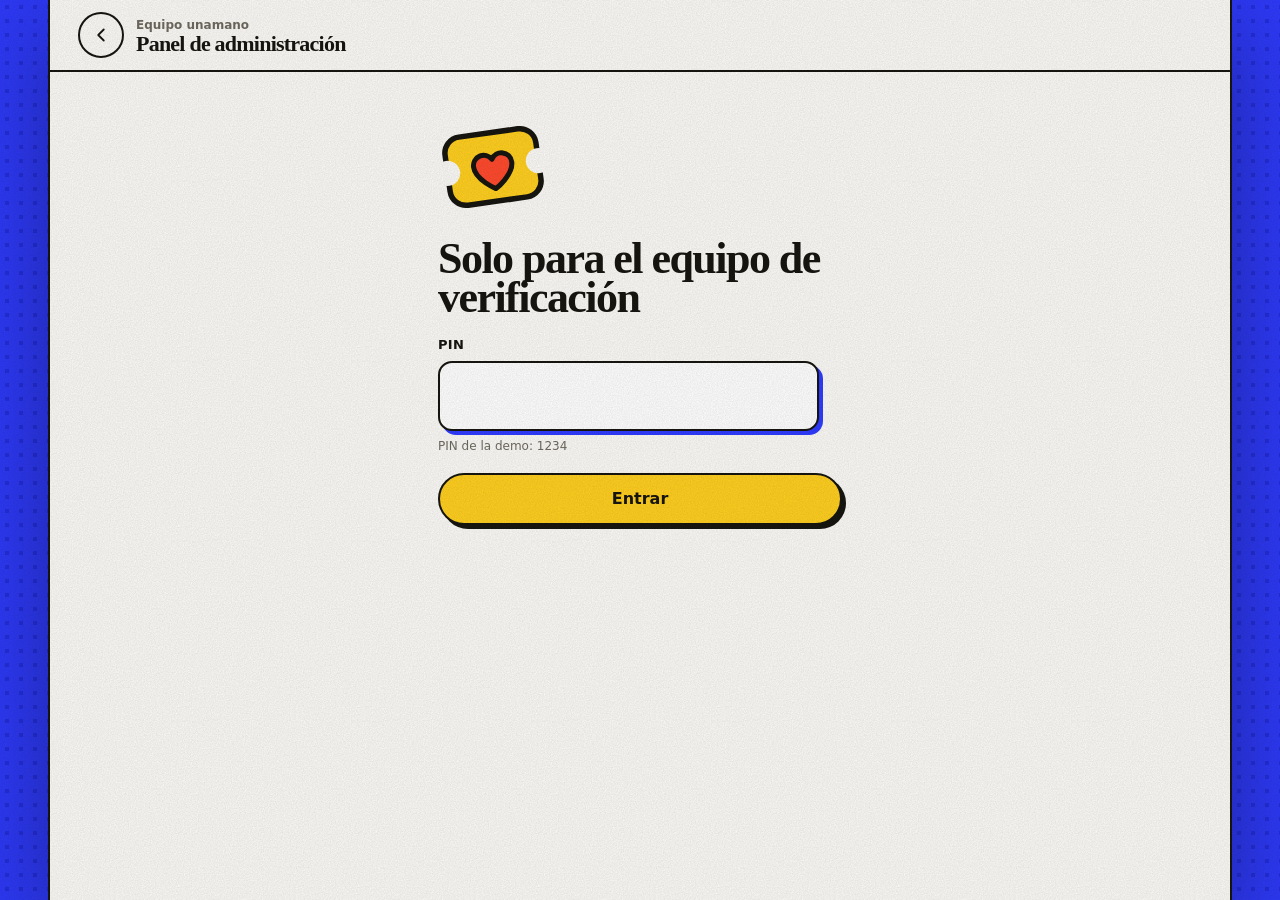
==== admin/index.html @ a18fc15d "unamano: MVP de rifas solidarias verificadas Landing, app instalable (PWA) para compradores y postul" ====
<!doctype html>
<html lang="es">
<head>
  <meta charset="utf-8">
  <meta name="viewport" content="width=device-width, initial-scale=1, viewport-fit=cover">
  <title>unamano — Panel de administración</title>
  <meta name="robots" content="noindex">
  <meta name="theme-color" content="#2F3BFF">
  <link rel="manifest" href="../manifest.webmanifest">
  <link rel="icon" href="../assets/icons/icon-192.png" type="image/png">
  <link rel="apple-touch-icon" href="../assets/icons/apple-touch-icon.png">
  <meta name="apple-mobile-web-app-capable" content="yes">
  <meta name="mobile-web-app-capable" content="yes">
  <meta name="apple-mobile-web-app-status-bar-style" content="black-translucent">
  <meta name="apple-mobile-web-app-title" content="unamano">
  <link rel="preload" href="../assets/fonts/fraunces.woff2" as="font" type="font/woff2" crossorigin>
  <link rel="stylesheet" href="../assets/css/base.css">
  <link rel="stylesheet" href="../assets/css/app.css">
</head>
<body class="grain app admin-mode">
  <div class="shell">
    <main id="view" tabindex="-1" aria-live="polite"></main>
    <nav class="tabbar" aria-label="Navegación principal">
      <a href="#/" data-tab="home">
        <svg width="22" height="22" viewBox="0 0 24 24" fill="none" stroke="currentColor" stroke-width="2.2" stroke-linecap="round" stroke-linejoin="round" aria-hidden="true"><path d="M12 20s-7.5-4.4-7.5-10A4.2 4.2 0 0 1 12 7.6 4.2 4.2 0 0 1 19.5 10c0 5.6-7.5 10-7.5 10z"/></svg>
        <span>Causas</span>
      </a>
      <a href="#/mis-numeros" data-tab="mine">
        <svg width="22" height="22" viewBox="0 0 24 24" fill="none" stroke="currentColor" stroke-width="2.2" stroke-linecap="round" stroke-linejoin="round" aria-hidden="true"><path d="M3 8a2 2 0 0 0 2-2h14a2 2 0 0 0 2 2v2a2 2 0 0 0 0 4v2a2 2 0 0 0-2 2H5a2 2 0 0 0-2-2v-2a2 2 0 0 0 0-4z"/><path d="M14 6v12" stroke-dasharray="2 2.6"/></svg>
        <span>Mis números</span>
      </a>
      <a href="#/postular" data-tab="apply">
        <svg width="22" height="22" viewBox="0 0 24 24" fill="none" stroke="currentColor" stroke-width="2.2" stroke-linecap="round" stroke-linejoin="round" aria-hidden="true"><path d="M8 13V5.5a1.5 1.5 0 0 1 3 0V11M11 10V4.5a1.5 1.5 0 0 1 3 0V11M14 10.5V6a1.5 1.5 0 0 1 3 0v7c0 4.4-2.8 8-7 8-2.6 0-4.2-1.3-5.6-3.4L2.8 15a1.6 1.6 0 0 1 2.6-1.8L8 15"/></svg>
        <span>Postular</span>
      </a>
      <button type="button" data-tab="more" data-more>
        <svg width="22" height="22" viewBox="0 0 24 24" fill="none" stroke="currentColor" stroke-width="2.2" stroke-linecap="round" stroke-linejoin="round" aria-hidden="true"><circle cx="5" cy="12" r="1.4"/><circle cx="12" cy="12" r="1.4"/><circle cx="19" cy="12" r="1.4"/></svg>
        <span>Más</span>
      </button>
    </nav>
  </div>
  <div id="sheet-root"></div>
  <div id="toast-root" aria-live="assertive"></div>
  <noscript>Necesitas JavaScript para usar unamano.</noscript>
  <script type="module" src="../assets/js/app.js"></script>
</body>
</html>
---- assets/css/base.css ----
/* ==========================================================
   unamano — sistema visual base
   Estética de kermesse impresa en risografía: tintas planas que
   se superponen, papel con grano, tickets troquelados y timbres.
   ========================================================== */

/* Fuentes propias (SIL Open Font License), sirven offline */
@font-face { font-family: "Fraunces"; src: url("../fonts/fraunces.woff2") format("woff2"); font-weight: 100 900; font-style: normal; font-display: swap; }
@font-face { font-family: "Fraunces"; src: url("../fonts/fraunces-italic.woff2") format("woff2"); font-weight: 100 900; font-style: italic; font-display: swap; }
@font-face { font-family: "Archivo"; src: url("../fonts/archivo.woff2") format("woff2"); font-weight: 100 900; font-stretch: 62% 125%; font-style: normal; font-display: swap; }

:root {
  --paper: #FBFAF6;
  --paper-2: #F2EFE7;
  --ink: #16150F;
  --ink-2: #4B483F;
  --ink-3: #6E6A5F;
  --line: #E3DFD4;

  --blue: #2F3BFF;
  --blue-deep: #1E27C9;
  --red: #FF4A2D;
  --yellow: #FFCF1F;
  --green: #00A86B;
  --pink: #FF8FB8;

  --f-display: "Fraunces", Georgia, "Times New Roman", serif;
  --f-sans: "Archivo", system-ui, -apple-system, "Segoe UI", sans-serif;

  --r-s: 12px;
  --r: 20px;
  --r-l: 28px;
  --ease: cubic-bezier(.2, .8, .2, 1);
  --spring: cubic-bezier(.34, 1.56, .64, 1);
  --hard: 4px 4px 0 var(--ink);
  --safe-b: env(safe-area-inset-bottom, 0px);
  --safe-t: env(safe-area-inset-top, 0px);
}

*, *::before, *::after { box-sizing: border-box; }
html { -webkit-text-size-adjust: 100%; scroll-behavior: smooth; }
body {
  margin: 0;
  background: var(--paper);
  color: var(--ink);
  font-family: var(--f-sans);
  font-size: 16px;
  line-height: 1.5;
  -webkit-font-smoothing: antialiased;
  text-rendering: optimizeLegibility;
}
img, svg { display: block; max-width: 100%; }
button, input, select, textarea { font: inherit; color: inherit; }
button { cursor: pointer; }
a { color: inherit; }
:focus-visible { outline: 3px solid var(--blue); outline-offset: 3px; border-radius: 6px; }

/* Grano de papel sobre todo (no intercepta clics) */
.grain::after {
  content: "";
  position: fixed;
  inset: -50%;
  pointer-events: none;
  z-index: 9999;
  opacity: .11;
  mix-blend-mode: multiply;
  background-image: url("data:image/svg+xml,%3Csvg xmlns='http://www.w3.org/2000/svg' width='180' height='180'%3E%3Cfilter id='n'%3E%3CfeTurbulence type='fractalNoise' baseFrequency='.85' numOctaves='3' stitchTiles='stitch'/%3E%3CfeColorMatrix values='0 0 0 0 0 0 0 0 0 0 0 0 0 0 0 0 0 0 1 0'/%3E%3C/filter%3E%3Crect width='100%25' height='100%25' filter='url(%23n)'/%3E%3C/svg%3E");
}

/* ---------- Tipografía ---------- */
.display {
  font-family: var(--f-display);
  font-weight: 900;
  font-variation-settings: "SOFT" 100, "WONK" 1, "opsz" 144;
  letter-spacing: -.035em;
  line-height: .88;
}
.display-i { font-style: italic; }
.serif {
  font-family: var(--f-display);
  font-variation-settings: "SOFT" 100, "WONK" 0, "opsz" 36;
}
.cond {
  font-family: var(--f-sans);
  font-stretch: 70%;
  font-variation-settings: "wdth" 70;
  font-weight: 800;
  letter-spacing: -.01em;
}
.wide {
  font-variation-settings: "wdth" 125;
  font-stretch: 125%;
}
.eyebrow {
  font-family: var(--f-sans);
  font-variation-settings: "wdth" 110;
  font-size: 12px;
  font-weight: 800;
  letter-spacing: .14em;
  text-transform: uppercase;
}
.num { font-variant-numeric: tabular-nums; }
/* Desfase de registro, como cuando el riso no calza */
.mis { text-shadow: .045em .04em 0 var(--red); }
.mis-blue { text-shadow: .045em .04em 0 var(--blue); }
.mis-yellow { text-shadow: .045em .04em 0 var(--yellow); }

/* ---------- Botones ---------- */
.btn {
  --bg: var(--ink); --fg: #fff;
  display: inline-flex; align-items: center; justify-content: center; gap: 10px;
  min-height: 52px; padding: 0 24px;
  border: 2px solid var(--ink); border-radius: 999px;
  background: var(--bg); color: var(--fg);
  font-weight: 800; font-size: 16px; text-decoration: none;
  font-variation-settings: "wdth" 105;
  box-shadow: var(--hard);
  transition: transform .18s var(--ease), box-shadow .18s var(--ease), background .2s;
  -webkit-tap-highlight-color: transparent;
  user-select: none;
}
.btn:hover { transform: translate(-1px, -1px); box-shadow: 5px 5px 0 var(--ink); }
.btn:active { transform: translate(3px, 3px); box-shadow: 1px 1px 0 var(--ink); }
.btn[disabled], .btn.is-disabled { opacity: .45; pointer-events: none; }
.btn-yellow { --bg: var(--yellow); --fg: var(--ink); }
.btn-red { --bg: var(--red); --fg: var(--ink); }
.btn-blue { --bg: var(--blue); --fg: #fff; }
.btn-paper { --bg: var(--paper); --fg: var(--ink); }
.btn-ghost { --bg: transparent; --fg: var(--ink); box-shadow: none; }
.btn-ghost:hover { box-shadow: none; background: rgba(22,21,15,.06); }
.btn-block { width: 100%; }
.btn-s { min-height: 40px; padding: 0 16px; font-size: 14px; box-shadow: 3px 3px 0 var(--ink); }
.btn-icon { width: 46px; min-height: 46px; padding: 0; }

/* ---------- Ticket troquelado ---------- */
.ticket {
  --notch: 14px;
  --cut: 68%;
  position: relative;
  background: var(--yellow);
  border-radius: 18px;
  -webkit-mask:
    radial-gradient(circle var(--notch) at 0 var(--cut), #0000 97%, #000) left / 51% 100% no-repeat,
    radial-gradient(circle var(--notch) at 100% var(--cut), #0000 97%, #000) right / 51% 100% no-repeat;
          mask:
    radial-gradient(circle var(--notch) at 0 var(--cut), #0000 97%, #000) left / 51% 100% no-repeat,
    radial-gradient(circle var(--notch) at 100% var(--cut), #0000 97%, #000) right / 51% 100% no-repeat;
}
.ticket-h {
  --notch: 13px;
  --cut: 72%;
  -webkit-mask:
    radial-gradient(circle var(--notch) at var(--cut) 0, #0000 97%, #000) top / 100% 51% no-repeat,
    radial-gradient(circle var(--notch) at var(--cut) 100%, #0000 97%, #000) bottom / 100% 51% no-repeat;
          mask:
    radial-gradient(circle var(--notch) at var(--cut) 0, #0000 97%, #000) top / 100% 51% no-repeat,
    radial-gradient(circle var(--notch) at var(--cut) 100%, #0000 97%, #000) bottom / 100% 51% no-repeat;
}
.perf-x { border-top: 2px dashed rgba(22,21,15,.35); }
.perf-y { border-left: 2px dashed rgba(22,21,15,.35); }

/* Timbre */
.stamp { color: var(--red); mix-blend-mode: multiply; }
.stamp svg { width: 100%; height: 100%; }
.stamp.thunk { animation: thunk .55s var(--spring) both; }
@keyframes thunk {
  0% { transform: scale(2.4) rotate(var(--rot, -14deg)); opacity: 0; }
  60% { transform: scale(.94) rotate(var(--rot, -14deg)); opacity: 1; }
  100% { transform: scale(1) rotate(var(--rot, -14deg)); opacity: 1; }
}

/* Semitono */
.halftone {
  background-image: radial-gradient(currentColor 28%, transparent 30%);
  background-size: 10px 10px;
}

/* Chips */
.chip {
  display: inline-flex; align-items: center; gap: 6px;
  height: 30px; padding: 0 12px; border-radius: 999px;
  font-size: 12px; font-weight: 800; letter-spacing: .04em; text-transform: uppercase;
  font-variation-settings: "wdth" 105;
  border: 2px solid var(--ink); background: var(--paper);
}
.chip-ok { background: var(--green); color: #fff; border-color: var(--green); }
.chip-warn { background: var(--yellow); }
.chip-bad { background: var(--red); }
.chip-blue { background: var(--blue); color: #fff; border-color: var(--blue); }

/* Barra de avance pintada */
.bar {
  position: relative; height: 18px; border-radius: 999px;
  background: var(--paper-2); border: 2px solid var(--ink); overflow: hidden;
}
.bar > i {
  position: absolute; inset: 0 auto 0 0; width: var(--p, 0%);
  background:
    repeating-linear-gradient(-45deg, rgba(0,0,0,.0) 0 8px, rgba(0,0,0,.12) 8px 12px),
    var(--bar, var(--red));
  border-right: 2px solid var(--ink);
  transition: width 1.2s var(--ease);
}

.sr-only {
  position: absolute !important; width: 1px; height: 1px; padding: 0; margin: -1px;
  overflow: hidden; clip: rect(0 0 0 0); white-space: nowrap; border: 0;
}

@media (prefers-reduced-motion: reduce) {
  *, *::before, *::after { animation-duration: .001ms !important; animation-iteration-count: 1 !important; transition-duration: .001ms !important; scroll-behavior: auto !important; }
}
---- assets/css/app.css ----
/* ==========================================================
   unamano — app
   ========================================================== */

body.app {
  background: var(--blue);
  min-height: 100dvh;
  overscroll-behavior-y: none;
}
/* En pantallas grandes la app vive en una columna sobre papel azul con semitono */
body.app::before {
  content: ""; position: fixed; inset: 0; z-index: 0; pointer-events: none;
  color: var(--blue-deep);
  background-image: radial-gradient(currentColor 22%, transparent 24%);
  background-size: 14px 14px;
  opacity: .55;
}
.shell {
  position: relative; z-index: 1;
  max-width: 480px; min-height: 100dvh; margin: 0 auto;
  background: var(--paper);
  box-shadow: 0 0 0 2px var(--ink), 0 30px 80px rgba(0,0,0,.35);
}
@media (max-width: 480px) { .shell { box-shadow: none; } }

#view { min-height: 100dvh; padding-bottom: calc(110px + var(--safe-b)); outline: none; }
body.no-tabbar #view { padding-bottom: 0; }

/* ---------- Tab bar ---------- */
.tabbar {
  position: fixed; z-index: 40;
  left: 50%; transform: translateX(-50%);
  bottom: calc(14px + var(--safe-b));
  width: min(452px, calc(100% - 24px));
  display: grid; grid-template-columns: repeat(4, minmax(0, 1fr));
  background: var(--ink); border-radius: 26px; padding: 7px;
  box-shadow: 0 14px 34px -10px rgba(0,0,0,.5);
  transition: transform .35s var(--ease), opacity .25s;
}
body.no-tabbar .tabbar { transform: translate(-50%, 140%); opacity: 0; pointer-events: none; }
.tabbar a, .tabbar button {
  display: flex; flex-direction: column; align-items: center; justify-content: center; gap: 3px;
  min-height: 56px; border-radius: 20px; border: 0; background: transparent;
  color: #D9D6CC; text-decoration: none; font-size: 11px; font-weight: 700;
  font-variation-settings: "wdth" 100; -webkit-tap-highlight-color: transparent;
  transition: background .2s, color .2s;
}
.tabbar .on { background: var(--yellow); color: var(--ink); }

/* ---------- Top bar ---------- */
.topbar {
  position: sticky; top: 0; z-index: 30;
  display: flex; align-items: center; justify-content: space-between; gap: 12px;
  padding: calc(12px + var(--safe-t)) 18px 12px;
  background: color-mix(in srgb, var(--paper) 88%, transparent);
  backdrop-filter: blur(10px); -webkit-backdrop-filter: blur(10px);
}
.brand { display: flex; align-items: center; gap: 8px; text-decoration: none; color: var(--ink); }
.topbar-r { display: flex; align-items: center; gap: 8px; }
.icon-btn {
  width: 46px; height: 46px; border-radius: 23px; border: 2px solid var(--ink);
  background: var(--paper); display: grid; place-items: center; color: var(--ink);
  text-decoration: none; flex-shrink: 0;
}
.icon-btn.solid { background: var(--paper); box-shadow: 3px 3px 0 var(--ink); }

.demo-banner {
  margin: 0 18px; padding: 8px 12px; border-radius: 12px;
  background: var(--paper-2); color: var(--ink-2); font-size: 12px; font-weight: 600;
  display: flex; gap: 8px; align-items: center;
}
.demo-banner b { color: var(--ink); }

/* ---------- Home ---------- */
.hello { padding: 22px 18px 6px; }
.hello .eyebrow { color: var(--ink-3); margin: 0 0 10px; }
.hello h1 { margin: 0; font-size: clamp(44px, 12.5vw, 58px); }
.hello h1 em { color: var(--blue); font-style: italic; }

.search {
  margin: 18px 18px 0; display: flex; align-items: center; gap: 10px;
  height: 54px; padding: 0 16px; border: 2px solid var(--ink); border-radius: 18px; background: #fff;
}
.search input { border: 0; outline: 0; background: transparent; flex: 1; font-size: 16px; min-width: 0; }
.search svg { color: var(--ink-3); flex-shrink: 0; }

.chips { display: flex; gap: 8px; overflow-x: auto; padding: 14px 18px 4px; scrollbar-width: none; }
.chips::-webkit-scrollbar { display: none; }
.chips button {
  flex-shrink: 0; height: 40px; padding: 0 16px; border-radius: 999px; border: 2px solid var(--ink);
  background: var(--paper); font-weight: 700; font-size: 14px;
}
.chips button[aria-pressed="true"] { background: var(--ink); color: #fff; }

.sec-t {
  display: flex; align-items: baseline; justify-content: space-between;
  margin: 26px 18px 12px; font-family: var(--f-display); font-weight: 800;
  font-variation-settings: "SOFT" 100, "opsz" 48; font-size: 26px; letter-spacing: -.02em;
}
.sec-t small { font-family: var(--f-sans); font-size: 13px; font-weight: 600; color: var(--ink-3); letter-spacing: 0; }

.rail {
  display: flex; gap: 14px; overflow-x: auto; scroll-snap-type: x mandatory;
  padding: 4px 18px 18px; scrollbar-width: none;
}
.rail::-webkit-scrollbar { display: none; }

/* Tarjeta-afiche con talón */
.pcard {
  flex: 0 0 78%; max-width: 310px; scroll-snap-align: start;
  text-decoration: none; color: var(--ink);
  display: flex; flex-direction: column;
  transition: transform .25s var(--ease);
}
.pcard:active { transform: scale(.98) rotate(-.5deg); }
.pcard-art {
  position: relative; aspect-ratio: 300 / 340; border-radius: 22px 22px 6px 6px; overflow: hidden;
  border: 2px solid var(--ink); border-bottom: 0;
}
.pcard-art .poster { width: 100%; height: 100%; }
.pcard-stamp { position: absolute; right: 8px; bottom: 8px; width: 92px; height: 92px; --rot: -12deg; transform: rotate(-12deg); }
.pcard-stamp .stamp { color: var(--ink); mix-blend-mode: normal; opacity: .9; }
.pcard-stub {
  --cut: 0%;
  position: relative; background: #fff; border: 2px solid var(--ink); border-top: 2px dashed var(--ink);
  border-radius: 6px 6px 22px 22px; padding: 14px 16px 16px; display: flex; flex-direction: column; gap: 10px;
}
.pcard-stub::before, .pcard-stub::after {
  content: ""; position: absolute; top: -12px; width: 22px; height: 22px; border-radius: 50%;
  background: var(--paper); border: 2px solid var(--ink);
}
.pcard-stub::before { left: -13px; clip-path: inset(0 0 0 50%); }
.pcard-stub::after { right: -13px; clip-path: inset(0 50% 0 0); }
.pcard-title { font-family: var(--f-display); font-weight: 800; font-size: 20px; line-height: 1.05; letter-spacing: -.02em; font-variation-settings: "SOFT" 100, "opsz" 36; }
.pcard-meta { display: flex; justify-content: space-between; gap: 8px; font-size: 13px; color: var(--ink-2); }
.pcard-meta b { color: var(--ink); }
.pcard .bar { height: 14px; }

.list { display: flex; flex-direction: column; gap: 12px; padding: 0 18px; }
.row {
  display: flex; gap: 14px; align-items: stretch; text-decoration: none; color: var(--ink);
  background: #fff; border: 2px solid var(--ink); border-radius: 20px; padding: 10px;
  box-shadow: 3px 3px 0 var(--ink); transition: transform .15s var(--ease), box-shadow .15s;
}
.row:active { transform: translate(2px, 2px); box-shadow: 1px 1px 0 var(--ink); }
.row-art { width: 92px; flex-shrink: 0; border-radius: 14px; overflow: hidden; border: 2px solid var(--ink); }
.row-art .poster { width: 100%; height: 100%; }
.row-b { flex: 1; min-width: 0; display: flex; flex-direction: column; gap: 6px; justify-content: center; padding: 2px 4px 2px 0; }
.row-t { font-weight: 800; font-size: 16px; line-height: 1.2; font-variation-settings: "wdth" 95; }
.row-s { font-size: 13px; color: var(--ink-2); }
.row .bar { height: 10px; border-width: 1.5px; }
.row .bar > i { border-right-width: 1.5px; }

.empty-list { padding: 30px 18px; text-align: center; color: var(--ink-2); }

.promises { display: grid; gap: 10px; padding: 28px 18px 6px; }
.promise {
  display: flex; gap: 14px; align-items: center; padding: 16px; border-radius: 18px;
  background: var(--yellow); border: 2px solid var(--ink);
}
.promise:nth-child(2) { background: var(--pink); }
.promise:nth-child(3) { background: #fff; }
.promise .pi { width: 44px; height: 44px; border-radius: 12px; background: var(--ink); color: var(--yellow); display: grid; place-items: center; flex-shrink: 0; }
.promise b { display: block; font-size: 15px; line-height: 1.2; }
.promise span { font-size: 13px; color: var(--ink-2); }

.cta-apply {
  margin: 18px; display: flex; align-items: center; gap: 14px; padding: 20px;
  background: var(--blue); color: #fff; border-radius: 24px; text-decoration: none;
  border: 2px solid var(--ink); box-shadow: var(--hard); position: relative; overflow: hidden;
}
.cta-apply h3 { margin: 0 0 4px; font-family: var(--f-display); font-weight: 900; font-size: 24px; line-height: 1; letter-spacing: -.02em; font-variation-settings: "SOFT" 100, "WONK" 1; color: var(--yellow); }
.cta-apply p { margin: 0; font-size: 14px; color: #E6E8FF; }
.cta-apply .arr { width: 48px; height: 48px; border-radius: 24px; background: var(--yellow); color: var(--ink); display: grid; place-items: center; flex-shrink: 0; }

/* ---------- Causa ---------- */
.cause-hero { position: relative; height: min(64vh, 470px); border-bottom: 2px solid var(--ink); overflow: hidden; }
.cause-hero .poster { width: 100%; height: 100%; }
.hero-top {
  position: absolute; top: calc(12px + var(--safe-t)); left: 14px; right: 14px;
  display: flex; justify-content: space-between;
}
.hero-stamp { position: absolute; right: 12px; top: calc(70px + var(--safe-t)); width: 118px; height: 118px; --rot: -14deg; transform: rotate(-14deg); }
.hero-stamp .stamp { color: var(--ink); mix-blend-mode: normal; }
.cause-body { padding: 22px 18px 24px; display: flex; flex-direction: column; gap: 18px; }
.cause-body h1 { margin: 6px 0 0; font-size: clamp(38px, 10.5vw, 50px); }
.cause-body .lead { margin: 10px 0 0; font-size: 17px; color: var(--ink-2); }
.org-line { display: flex; gap: 12px; align-items: center; padding: 12px 14px; border-radius: 16px; background: var(--paper-2); font-size: 14px; }
.org-line .oi { width: 40px; height: 40px; border-radius: 12px; background: var(--green); color: #fff; display: grid; place-items: center; flex-shrink: 0; }
.org-line b { display: block; font-size: 15px; }

.meter { background: #fff; border: 2px solid var(--ink); border-radius: 24px; padding: 20px; box-shadow: var(--hard); display: flex; flex-direction: column; gap: 12px; }
.meter-amt { font-size: clamp(46px, 13vw, 60px); color: var(--blue); }
.meter-sub { font-size: 15px; color: var(--ink-2); margin-top: -4px; }
.meter-sub b { color: var(--ink); }
.meter .bar { height: 24px; }
.meter-row { display: grid; grid-template-columns: repeat(3, minmax(0, 1fr)); gap: 8px; }
.meter-row div { display: flex; flex-direction: column; }
.meter-row b { font-family: var(--f-display); font-weight: 800; font-size: 22px; line-height: 1.1; font-variation-settings: "SOFT" 100, "opsz" 36; }
.meter-row span { font-size: 12px; color: var(--ink-3); }

.prize {
  --cut: 74%; padding: 18px 20px; display: grid; grid-template-columns: 1fr auto; gap: 6px 16px; align-items: center;
  border: 0; background: var(--yellow);
}
.prize .eyebrow { grid-column: 1 / -1; }
.prize-name { font-family: var(--f-display); font-weight: 800; font-size: 22px; line-height: 1.05; letter-spacing: -.02em; font-variation-settings: "SOFT" 100, "opsz" 36; }
.prize-mode { font-size: 13px; color: var(--ink-2); grid-column: 1; }
.prize-ic { grid-row: 2 / span 2; grid-column: 2; width: 58px; height: 58px; border-radius: 50%; background: var(--ink); color: var(--yellow); display: grid; place-items: center; }

.block h2 { margin: 0 0 10px; font-family: var(--f-display); font-weight: 800; font-size: 26px; letter-spacing: -.02em; font-variation-settings: "SOFT" 100, "opsz" 48; }
.block p { margin: 0; font-size: 16px; line-height: 1.6; color: var(--ink-2); }

.seal { background: var(--ink); color: #fff; border-radius: 26px; padding: 22px 18px; position: relative; overflow: hidden; }
.seal h2 { color: var(--yellow); }
.seal-stamp { position: absolute; right: -20px; top: -20px; width: 130px; height: 130px; opacity: .9; transform: rotate(12deg); }
.seal-stamp .stamp { color: var(--red); mix-blend-mode: normal; }
.checks { list-style: none; margin: 14px 0 0; padding: 0; display: flex; flex-direction: column; gap: 4px; position: relative; }
.checks li { display: flex; gap: 14px; align-items: flex-start; padding: 10px 0; border-bottom: 1px dashed #4a4840; }
.checks li:last-child { border-bottom: 0; }
.ck { width: 32px; height: 32px; border-radius: 50%; display: grid; place-items: center; flex-shrink: 0; background: var(--green); color: #fff; }
.ck.no { background: transparent; border: 2px dashed #8b877b; color: #8b877b; }
.checks b { display: block; font-size: 15px; }
.checks span { font-size: 13px; color: #CFCBC0; line-height: 1.4; }
.hash-line { margin-top: 12px; padding: 10px 12px; border-radius: 12px; background: #2a2921; font-size: 12px; color: #CFCBC0; display: flex; gap: 8px; align-items: center; }
.hash-line code { color: var(--yellow); font-size: 12px; word-break: break-all; }

.split-bar { display: flex; height: 54px; border: 2px solid var(--ink); border-radius: 16px; overflow: hidden; }
.split-bar > div { display: flex; align-items: center; padding: 0 10px; font-weight: 900; font-size: 15px; white-space: nowrap; overflow: hidden; }
.split-bar > div + div { border-left: 2px solid var(--ink); }
.split-legend { display: flex; flex-direction: column; gap: 8px; margin-top: 12px; font-size: 14px; color: var(--ink-2); }
.split-legend div { display: flex; gap: 10px; align-items: center; }
.split-legend i { width: 14px; height: 14px; border-radius: 4px; border: 2px solid var(--ink); flex-shrink: 0; }

.guarantee { display: flex; gap: 14px; padding: 18px; border-radius: 20px; border: 2px dashed var(--ink); background: #fff; }
.guarantee .gi { width: 44px; height: 44px; border-radius: 50%; background: var(--pink); display: grid; place-items: center; flex-shrink: 0; border: 2px solid var(--ink); }
.guarantee b { display: block; font-size: 16px; }
.guarantee span { font-size: 14px; color: var(--ink-2); }

.buybar {
  position: sticky; bottom: 0; z-index: 20;
  display: flex; align-items: center; gap: 14px;
  padding: 14px 18px calc(14px + var(--safe-b));
  background: var(--paper); border-top: 2px solid var(--ink);
}
.buybar .pr { flex: 1; display: flex; flex-direction: column; }
.buybar .pr b { font-family: var(--f-display); font-weight: 900; font-size: 30px; line-height: 1; font-variation-settings: "SOFT" 100, "opsz" 72; }
.buybar .pr span { font-size: 12px; color: var(--ink-3); }

/* ---------- Números ---------- */
.subbar {
  position: sticky; top: 0; z-index: 30; display: flex; align-items: center; gap: 12px;
  padding: calc(12px + var(--safe-t)) 18px 12px; background: var(--paper); border-bottom: 2px solid var(--ink);
}
.subbar h1 { margin: 0; font-size: 26px; }
.subbar small { display: block; font-size: 12px; color: var(--ink-3); font-weight: 600; }

.pick-tools { display: flex; gap: 10px; align-items: center; padding: 16px 18px 6px; flex-wrap: wrap; }
.stepper { display: inline-flex; align-items: center; border: 2px solid var(--ink); border-radius: 999px; background: #fff; height: 46px; }
.stepper button { width: 42px; height: 42px; border: 0; background: transparent; display: grid; place-items: center; border-radius: 50%; }
.stepper output { min-width: 26px; text-align: center; font-weight: 900; font-size: 17px; }

.pages { display: flex; gap: 6px; overflow-x: auto; padding: 10px 18px; scrollbar-width: none; }
.pages::-webkit-scrollbar { display: none; }
.pages button { flex-shrink: 0; height: 36px; padding: 0 12px; border-radius: 10px; border: 2px solid var(--ink); background: #fff; font-size: 13px; font-weight: 700; font-variant-numeric: tabular-nums; }
.pages button[aria-pressed="true"] { background: var(--blue); color: #fff; border-color: var(--blue); }
.pages button .dot { display: inline-block; width: 7px; height: 7px; border-radius: 50%; background: var(--red); margin-left: 6px; vertical-align: middle; }

.legend { display: flex; gap: 16px; padding: 4px 18px 10px; font-size: 12px; color: var(--ink-2); }
.legend span { display: flex; align-items: center; gap: 6px; }
.legend i { width: 14px; height: 14px; border-radius: 4px; border: 2px solid var(--ink); }

.ngrid { display: grid; grid-template-columns: repeat(5, minmax(0, 1fr)); gap: 8px; padding: 4px 18px 200px; }
.ngrid button {
  height: 52px; border-radius: 12px; border: 2px solid var(--ink); background: #fff;
  font-weight: 800; font-size: 15px; font-variant-numeric: tabular-nums; font-variation-settings: "wdth" 80;
  transition: transform .12s var(--ease), background .15s;
  -webkit-tap-highlight-color: transparent;
}
.ngrid button:active { transform: scale(.92); }
.ngrid button[aria-pressed="true"] { background: var(--yellow); box-shadow: 3px 3px 0 var(--ink); transform: translate(-1px, -1px) rotate(-2deg); }
.ngrid button:disabled { background: var(--paper-2); border-color: transparent; color: #A8A397; text-decoration: line-through; cursor: not-allowed; }

.tray {
  position: fixed; z-index: 35; left: 50%; transform: translateX(-50%); bottom: 0;
  width: min(480px, 100%); background: var(--ink); color: #fff;
  border-radius: 26px 26px 0 0; padding: 16px 18px calc(16px + var(--safe-b));
  display: flex; flex-direction: column; gap: 12px;
}
.tray-chips { display: flex; gap: 6px; overflow-x: auto; min-height: 32px; scrollbar-width: none; }
.tray-chips::-webkit-scrollbar { display: none; }
.tray-chips span { flex-shrink: 0; height: 32px; padding: 0 12px; border-radius: 9px; background: var(--yellow); color: var(--ink); font-weight: 900; font-size: 14px; display: inline-flex; align-items: center; font-variant-numeric: tabular-nums; }
.tray-chips em { font-style: normal; color: #BDB9AD; font-size: 14px; align-self: center; }
.tray-row { display: flex; gap: 14px; align-items: center; }
.tray-row .t { flex: 1; }
.tray-row .t span { display: block; font-size: 12px; color: #BDB9AD; }
.tray-row .t b { font-family: var(--f-display); font-weight: 900; font-size: 30px; line-height: 1; font-variation-settings: "SOFT" 100, "opsz" 72; }
.tray .btn { border-color: var(--yellow); box-shadow: none; }

/* ---------- Formularios ---------- */
.form { display: flex; flex-direction: column; gap: 16px; padding: 18px; }
.field { display: flex; flex-direction: column; gap: 6px; }
.field label, .field .lbl { font-size: 13px; font-weight: 800; letter-spacing: .02em; }
.field .hint { font-size: 12px; color: var(--ink-3); }
.field input, .field select, .field textarea {
  width: 100%; min-height: 52px; padding: 12px 14px; border: 2px solid var(--ink); border-radius: 14px;
  background: #fff; font-size: 16px; outline: none; transition: box-shadow .15s;
}
.field textarea { min-height: 120px; resize: vertical; line-height: 1.5; }
.field input:focus, .field select:focus, .field textarea:focus { box-shadow: 4px 4px 0 var(--blue); }
.field.err input, .field.err select, .field.err textarea { border-color: var(--red); box-shadow: 4px 4px 0 var(--red); }
.field .errmsg { font-size: 12px; font-weight: 700; color: #B3260F; }
.row2 { display: grid; grid-template-columns: repeat(2, minmax(0, 1fr)); gap: 12px; }

.opts { display: grid; gap: 10px; }
.opt { position: relative; display: flex; gap: 14px; align-items: center; padding: 14px 16px; border: 2px solid var(--ink); border-radius: 16px; background: #fff; cursor: pointer; }
.opt input { position: absolute; opacity: 0; pointer-events: none; }
.opt .radio { width: 22px; height: 22px; border-radius: 50%; border: 2px solid var(--ink); flex-shrink: 0; display: grid; place-items: center; }
.opt input:checked ~ .radio::after { content: ""; width: 10px; height: 10px; border-radius: 50%; background: var(--ink); }
.opt:has(input:checked) { background: var(--yellow); box-shadow: 3px 3px 0 var(--ink); }
.opt:has(input:focus-visible) { outline: 3px solid var(--blue); outline-offset: 2px; }
.opt b { display: block; font-size: 15px; }
.opt span { font-size: 13px; color: var(--ink-2); }
.opt .logo-pay { margin-left: auto; font-weight: 900; font-size: 13px; padding: 4px 8px; border-radius: 6px; background: var(--ink); color: #fff; font-variation-settings: "wdth" 80; }

.pills { display: flex; gap: 8px; flex-wrap: wrap; }
.pills label { position: relative; }
.pills input { position: absolute; opacity: 0; }
.pills span { display: inline-flex; align-items: center; height: 44px; padding: 0 16px; border-radius: 999px; border: 2px solid var(--ink); background: #fff; font-weight: 800; cursor: pointer; }
.pills input:checked + span { background: var(--ink); color: #fff; }
.pills input:focus-visible + span { outline: 3px solid var(--blue); outline-offset: 2px; }

.checkline { display: flex; gap: 12px; align-items: flex-start; font-size: 14px; line-height: 1.4; cursor: pointer; }
.checkline input { width: 22px; height: 22px; accent-color: var(--ink); flex-shrink: 0; margin: 0; }
.linkish { background: none; border: 0; padding: 0; text-decoration: underline; font-weight: 700; color: var(--blue); }

.summary { margin: 18px 18px 0; display: flex; border: 2px solid var(--ink); border-radius: 22px; overflow: hidden; background: var(--yellow); }
.summary-art { width: 110px; flex-shrink: 0; border-right: 2px dashed var(--ink); }
.summary-art .poster { width: 100%; height: 100%; }
.summary-b { padding: 14px 16px; display: flex; flex-direction: column; gap: 8px; min-width: 0; }
.summary-b .t { font-weight: 800; line-height: 1.2; }
.nums { display: flex; gap: 6px; flex-wrap: wrap; }
.nums span { height: 28px; padding: 0 9px; border-radius: 8px; background: var(--ink); color: var(--yellow); font-weight: 900; font-size: 13px; display: inline-flex; align-items: center; font-variant-numeric: tabular-nums; }
.summary-b .tot { font-family: var(--f-display); font-weight: 900; font-size: 28px; line-height: 1; font-variation-settings: "SOFT" 100, "opsz" 72; }

.secure { display: flex; gap: 8px; align-items: center; justify-content: center; font-size: 12px; color: var(--ink-3); padding: 0 18px 24px; text-align: center; }

/* Pantalla de pago */
.paying {
  position: fixed; inset: 0; z-index: 90; background: var(--blue); color: #fff;
  display: grid; place-items: center; text-align: center; padding: 30px;
  animation: fadein .25s both;
}
.paying .spin { width: 92px; height: 92px; margin: 0 auto 22px; animation: spin 1.1s linear infinite; }
.paying h2 { margin: 0; font-size: 40px; color: var(--yellow); }
.paying p { margin: 10px 0 0; color: #E6E8FF; }
@keyframes spin { to { transform: rotate(360deg); } }
@keyframes fadein { from { opacity: 0; } }

/* ---------- Gracias / confeti ---------- */
.thanks { min-height: 100dvh; background: var(--red); padding: calc(40px + var(--safe-t)) 18px 40px; display: flex; flex-direction: column; gap: 20px; position: relative; overflow: hidden; }
.thanks h1 { margin: 0; font-size: clamp(56px, 17vw, 84px); color: var(--ink); }
.thanks h1 em { color: #fff; font-style: italic; }
.thanks p.lead { margin: 0; font-size: 17px; color: var(--ink); max-width: 34ch; }
.tix { display: flex; flex-direction: column; gap: 12px; position: relative; z-index: 2; }
.tix-one {
  --cut: 76%; display: flex; align-items: center; background: var(--yellow); padding: 16px 20px; min-height: 96px;
  animation: tixin .6s var(--spring) both; animation-delay: calc(var(--i) * 90ms + 200ms);
}
.tix-one .n { font-family: var(--f-display); font-weight: 900; font-size: 54px; letter-spacing: -.03em; line-height: 1; font-variation-settings: "SOFT" 100, "opsz" 144; font-variant-numeric: tabular-nums; }
.tix-one .m { margin-left: auto; text-align: right; font-size: 12px; font-weight: 700; padding-left: 26px; border-left: 2px dashed rgba(22,21,15,.4); width: 32%; }
@keyframes tixin { from { transform: translateY(40px) rotate(-6deg); opacity: 0; } }
.confetti { position: absolute; inset: 0; pointer-events: none; z-index: 1; overflow: hidden; }
.confetti i { position: absolute; top: -30px; width: 12px; height: 20px; border-radius: 3px; animation: fall linear forwards; }
.confetti i.ball { width: 16px; height: 16px; border-radius: 50%; }
@keyframes fall { to { transform: translate3d(var(--dx), 110vh, 0) rotate(var(--r)); } }

/* ---------- Mis números ---------- */
.page-head { padding: calc(18px + var(--safe-t)) 18px 4px; }
.page-head h1 { margin: 0; font-size: clamp(44px, 13vw, 60px); }
.page-head p { margin: 10px 0 0; color: var(--ink-2); }
.mine { display: flex; flex-direction: column; gap: 14px; padding: 18px; }
.mtk { display: flex; border: 2px solid var(--ink); border-radius: 22px; overflow: hidden; background: #fff; text-decoration: none; color: var(--ink); box-shadow: 3px 3px 0 var(--ink); }
.mtk-art { width: 96px; flex-shrink: 0; border-right: 2px dashed var(--ink); }
.mtk-art .poster { width: 100%; height: 100%; }
.mtk-b { padding: 14px; display: flex; flex-direction: column; gap: 8px; min-width: 0; flex: 1; }
.mtk-b .t { font-weight: 800; line-height: 1.2; }
.mtk-b .s { font-size: 13px; color: var(--ink-2); }
.mtk.won { background: var(--yellow); }
.empty {
  margin: 30px 18px; padding: 30px 22px; text-align: center; border: 2px dashed var(--ink); border-radius: 26px;
  display: flex; flex-direction: column; gap: 14px; align-items: center;
}
.empty .big { font-size: 34px; }

/* ---------- Postular ---------- */
.steps { display: flex; gap: 6px; padding: 14px 18px 0; }
.steps i { flex: 1; height: 8px; border-radius: 4px; background: var(--paper-2); border: 1.5px solid var(--ink); }
.steps i.on { background: var(--blue); }
.steps i.done { background: var(--ink); }
.step-head { padding: 18px 18px 0; }
.step-head .eyebrow { color: var(--blue); }
.step-head h2 { margin: 8px 0 0; font-size: 40px; }
.step-head p { margin: 10px 0 0; color: var(--ink-2); font-size: 15px; }
.preview-poster { margin: 0 18px; display: grid; grid-template-columns: 120px 1fr; gap: 14px; align-items: center; }
.preview-poster .pp { aspect-ratio: 300 / 380; border: 2px solid var(--ink); border-radius: 16px; overflow: hidden; }
.preview-poster .pp .poster { width: 100%; height: 100%; }
.preview-poster p { margin: 0; font-size: 13px; color: var(--ink-2); }
.file-btn { position: relative; display: flex; align-items: center; gap: 12px; padding: 14px; border: 2px dashed var(--ink); border-radius: 16px; background: #fff; cursor: pointer; }
.file-btn input { position: absolute; inset: 0; opacity: 0; cursor: pointer; }
.file-btn .fi { width: 40px; height: 40px; border-radius: 12px; background: var(--paper-2); display: grid; place-items: center; flex-shrink: 0; }
.file-btn b { display: block; font-size: 14px; }
.file-btn span { font-size: 12px; color: var(--ink-3); word-break: break-all; }
.file-btn.ok { border-style: solid; background: #E9F8F1; }
.file-btn.ok .fi { background: var(--green); color: #fff; }
.plan { border: 2px solid var(--ink); border-radius: 22px; padding: 18px; background: var(--ink); color: #fff; display: flex; flex-direction: column; gap: 12px; }
.plan .eyebrow { color: var(--yellow); }
.plan .goal { font-family: var(--f-display); font-weight: 900; font-size: 44px; line-height: 1; color: var(--yellow); font-variation-settings: "SOFT" 100, "opsz" 144; }
.plan .meta { font-size: 14px; color: #CFCBC0; }
.plan .split-bar { border-color: #fff; }
.plan .split-bar > div + div { border-left-color: #fff; }
.infobox { display: flex; gap: 12px; padding: 14px; border-radius: 16px; background: #EEF0FF; font-size: 13px; color: #1E27C9; line-height: 1.45; }
.infobox svg { flex-shrink: 0; margin-top: 1px; }
.form-nav { display: flex; gap: 10px; padding: 8px 18px 30px; }
.form-nav .btn { flex: 1; }

.timeline { list-style: none; padding: 0; margin: 0; display: flex; flex-direction: column; }
.timeline li { display: flex; gap: 14px; padding-bottom: 18px; position: relative; }
.timeline li::before { content: ""; position: absolute; left: 17px; top: 36px; bottom: 0; border-left: 2px dashed var(--ink); }
.timeline li:last-child::before { display: none; }
.timeline .tn { width: 36px; height: 36px; border-radius: 50%; background: var(--yellow); border: 2px solid var(--ink); display: grid; place-items: center; font-weight: 900; flex-shrink: 0; }
.timeline b { display: block; }
.timeline span { font-size: 14px; color: var(--ink-2); }

/* ---------- Backoffice ---------- */
.admin { background: var(--paper); }
.kpis { display: grid; grid-template-columns: repeat(3, minmax(0, 1fr)); gap: 10px; padding: 16px 18px 0; }
.kpi { border: 2px solid var(--ink); border-radius: 18px; padding: 12px; background: #fff; }
.kpi b { display: block; font-family: var(--f-display); font-weight: 900; font-size: 24px; line-height: 1.05; font-variation-settings: "SOFT" 100, "opsz" 48; }
.kpi span { font-size: 11px; color: var(--ink-3); font-weight: 700; }
.kpi.y { background: var(--yellow); }
.tabs { display: flex; gap: 6px; padding: 16px 18px 6px; }
.tabs button { flex: 1; height: 44px; border-radius: 12px; border: 2px solid var(--ink); background: #fff; font-weight: 800; font-size: 14px; }
.tabs button[aria-selected="true"] { background: var(--ink); color: #fff; }
.score { width: 74px; height: 74px; border-radius: 50%; border: 3px solid var(--ink); display: grid; place-items: center; flex-shrink: 0; background: var(--yellow); }
.score b { font-family: var(--f-display); font-weight: 900; font-size: 26px; line-height: 1; }
.kv { display: grid; grid-template-columns: 110px 1fr; gap: 8px 12px; font-size: 14px; }
.kv dt { color: var(--ink-3); font-weight: 700; }
.kv dd { margin: 0; }
.card { border: 2px solid var(--ink); border-radius: 20px; padding: 16px; background: #fff; }
.card h3 { margin: 0 0 12px; font-size: 15px; font-weight: 900; letter-spacing: .04em; text-transform: uppercase; font-variation-settings: "wdth" 110; }
.vlist { list-style: none; margin: 0; padding: 0; display: flex; flex-direction: column; }
.vlist li { display: flex; gap: 12px; align-items: center; padding: 12px 0; border-bottom: 1px solid var(--line); }
.vlist li:last-child { border-bottom: 0; }
.vlist .vi { width: 38px; height: 38px; border-radius: 12px; background: var(--paper-2); display: grid; place-items: center; flex-shrink: 0; }
.vlist .vt { flex: 1; min-width: 0; }
.vlist .vt b { display: block; font-size: 14px; }
.vlist .vt span { font-size: 12px; color: var(--ink-3); line-height: 1.35; display: block; }
.vlist .vt a { font-size: 12px; font-weight: 700; }
.switch { position: relative; width: 54px; height: 32px; border-radius: 16px; border: 2px solid var(--ink); background: var(--paper-2); flex-shrink: 0; transition: background .2s; }
.switch::after { content: ""; position: absolute; top: 3px; left: 3px; width: 22px; height: 22px; border-radius: 50%; background: var(--ink); transition: transform .25s var(--spring); }
.switch[aria-checked="true"] { background: var(--green); }
.switch[aria-checked="true"]::after { transform: translateX(22px); background: #fff; }
.flag { display: flex; gap: 10px; padding: 12px 14px; border-radius: 14px; background: #FFE3DC; border: 2px solid var(--red); font-size: 14px; line-height: 1.4; }
.flag svg { flex-shrink: 0; color: #B3260F; }
.stack { display: flex; flex-direction: column; gap: 14px; padding: 18px; }

/* ---------- Resultado del sorteo ---------- */
.draw { min-height: 100dvh; background: var(--blue); color: #fff; padding-bottom: 40px; position: relative; overflow: hidden; }
.draw .subbar { background: var(--blue); border-color: var(--ink); color: #fff; }
.draw .subbar .icon-btn { background: var(--paper); }
.draw-hero { padding: 28px 18px 10px; text-align: center; position: relative; }
.draw-hero .eyebrow { color: var(--yellow); }
.ball {
  width: 250px; height: 250px; margin: 18px auto 10px; border-radius: 50%; position: relative;
  background: radial-gradient(circle at 35% 30%, #fff 0 14%, var(--yellow) 15% 100%);
  border: 3px solid var(--ink); box-shadow: 10px 10px 0 var(--ink);
  display: grid; place-items: center;
}
.ball .inner { width: 76%; height: 76%; border-radius: 50%; background: #fff; border: 3px solid var(--ink); display: grid; place-items: center; }
.ball .digits { font-family: var(--f-display); font-weight: 900; font-size: 64px; color: var(--ink); letter-spacing: -.03em; font-variant-numeric: tabular-nums; font-variation-settings: "SOFT" 100, "opsz" 144; }
.ball.rolling { animation: wobble .18s linear infinite; }
@keyframes wobble { 0%,100% { transform: rotate(-3deg); } 50% { transform: rotate(3deg); } }
.draw-hero h1 { margin: 16px 0 0; font-size: clamp(38px, 11vw, 52px); color: #fff; }
.draw-hero p { margin: 10px auto 0; color: #E6E8FF; max-width: 32ch; }
.impact { margin: 20px 18px 0; background: var(--paper); color: var(--ink); border-radius: 24px; border: 2px solid var(--ink); padding: 18px; display: flex; flex-direction: column; gap: 10px; }
.impact .line { display: flex; justify-content: space-between; gap: 10px; font-size: 15px; padding: 6px 0; border-bottom: 1px dashed var(--line); }
.impact .line:last-of-type { border-bottom: 0; }
.verify { margin: 14px 18px 0; border: 2px solid #8C93FF; border-radius: 22px; padding: 16px; display: flex; flex-direction: column; gap: 10px; }
.verify code { display: block; font-size: 11.5px; line-height: 1.5; background: var(--blue-deep); padding: 10px; border-radius: 10px; word-break: break-all; color: var(--yellow); }
.verify .ok { display: flex; gap: 10px; align-items: center; padding: 10px 12px; border-radius: 12px; background: var(--green); font-weight: 700; font-size: 14px; }
.verify .ko { background: var(--red); color: var(--ink); }

/* ---------- Hoja inferior y toast ---------- */
.sheet-bg { position: fixed; inset: 0; z-index: 80; background: rgba(22,21,15,.5); animation: fadein .2s both; }
.sheet {
  position: fixed; z-index: 81; left: 50%; bottom: 0; transform: translateX(-50%);
  width: min(480px, 100%); max-height: 88dvh; overflow-y: auto;
  background: var(--paper); border-radius: 28px 28px 0 0; border: 2px solid var(--ink); border-bottom: 0;
  padding: 10px 18px calc(24px + var(--safe-b));
  animation: sheetin .35s var(--ease) both;
}
.sheet::before { content: ""; display: block; width: 44px; height: 5px; border-radius: 3px; background: var(--ink-3); margin: 0 auto 14px; opacity: .5; }
.sheet h2 { margin: 0 0 6px; font-size: 32px; }
.sheet p { color: var(--ink-2); }
@keyframes sheetin { from { transform: translate(-50%, 100%); } }
.menu { list-style: none; padding: 0; margin: 10px 0 0; display: flex; flex-direction: column; gap: 8px; }
.menu a, .menu button { width: 100%; display: flex; align-items: center; gap: 14px; padding: 14px; border-radius: 16px; border: 2px solid var(--ink); background: #fff; text-decoration: none; color: var(--ink); font-weight: 700; text-align: left; }
.menu .mi { width: 40px; height: 40px; border-radius: 12px; background: var(--yellow); display: grid; place-items: center; flex-shrink: 0; }
.menu small { display: block; font-weight: 500; color: var(--ink-3); font-size: 12px; }
.ios-steps { counter-reset: s; list-style: none; padding: 0; margin: 14px 0; display: flex; flex-direction: column; gap: 12px; }
.ios-steps li { display: flex; gap: 12px; align-items: center; font-size: 15px; }
.ios-steps li::before { counter-increment: s; content: counter(s); width: 32px; height: 32px; border-radius: 50%; background: var(--ink); color: var(--yellow); display: grid; place-items: center; font-weight: 900; flex-shrink: 0; }

#toast-root { position: fixed; z-index: 95; left: 50%; transform: translateX(-50%); top: calc(14px + var(--safe-t)); width: min(440px, calc(100% - 28px)); pointer-events: none; display: flex; flex-direction: column; gap: 8px; }
.toast { pointer-events: auto; padding: 14px 16px; border-radius: 16px; background: var(--ink); color: #fff; font-weight: 600; font-size: 14px; border: 2px solid var(--ink); box-shadow: 4px 4px 0 var(--yellow); animation: toastin .35s var(--spring) both; }
.toast.bad { background: var(--red); color: var(--ink); box-shadow: 4px 4px 0 var(--ink); }
@keyframes toastin { from { transform: translateY(-20px); opacity: 0; } }

::view-transition-old(root), ::view-transition-new(root) { animation-duration: .22s; }

/* ---------- Postulantes ---------- */
.apply-hero {
  position: relative; overflow: hidden; margin: 0; padding: calc(28px + var(--safe-t)) 18px 30px;
  background: var(--blue); color: #fff; border-bottom: 2px solid var(--ink);
  display: flex; flex-direction: column; gap: 14px; align-items: flex-start;
}
.apply-hero .eyebrow { color: var(--yellow); }
.apply-hero h1 { margin: 0; font-size: clamp(52px, 15vw, 72px); color: #fff; }
.apply-hero h1 em { color: var(--yellow); font-style: italic; }
.apply-hero p { margin: 0; color: #E6E8FF; font-size: 16px; max-width: 34ch; }
.apply-hero .btn { margin-top: 6px; position: relative; z-index: 2; }
.apply-stamp { position: absolute; right: -26px; top: 18px; width: 150px; height: 150px; transform: rotate(14deg); color: var(--yellow); opacity: .9; }

/* ---------- Panel de administración (escritorio) ---------- */
body.admin-mode .shell { max-width: 1180px; }
body.admin-mode .tabbar { display: none; }
body.admin-mode #view { padding-bottom: 40px; }
body.admin-mode .kpis { grid-template-columns: repeat(auto-fit, minmax(180px, 1fr)); padding: 22px 28px 0; }
body.admin-mode .tabs { padding: 18px 28px 6px; max-width: 640px; }
body.admin-mode #alist { display: grid; grid-template-columns: repeat(auto-fill, minmax(340px, 1fr)); padding: 10px 28px 40px; }
body.admin-mode .subbar { padding-left: 28px; padding-right: 28px; }
@media (min-width: 900px) {
  body.admin-mode .stack { display: grid; grid-template-columns: repeat(2, minmax(0, 1fr)); align-items: start; padding: 24px 28px; gap: 18px; }
  body.admin-mode .stack > :first-child, body.admin-mode .stack > .flag, body.admin-mode .stack > .btn { grid-column: 1 / -1; }
  body.admin-mode .buybar { padding-left: 28px; padding-right: 28px; justify-content: flex-end; }
  body.admin-mode .buybar .btn { flex: 0 0 auto !important; min-width: 220px; }
  body.admin-mode #pin { max-width: 460px; margin: 0 auto; display: flex; }
}
.seal-stamp { width: 112px; height: 112px; right: -24px; top: -22px; }
.seal > h2, .seal > p { max-width: calc(100% - 78px); }
.pcard-stamp { top: 34px; bottom: auto; right: 8px; width: 76px; height: 76px; }
.opt { font-weight: 400; letter-spacing: 0; }
.apply-hero .eyebrow, .apply-hero h1 { max-width: calc(100% - 96px); }
.apply-stamp { width: 124px; height: 124px; right: -30px; top: calc(14px + var(--safe-t)); }
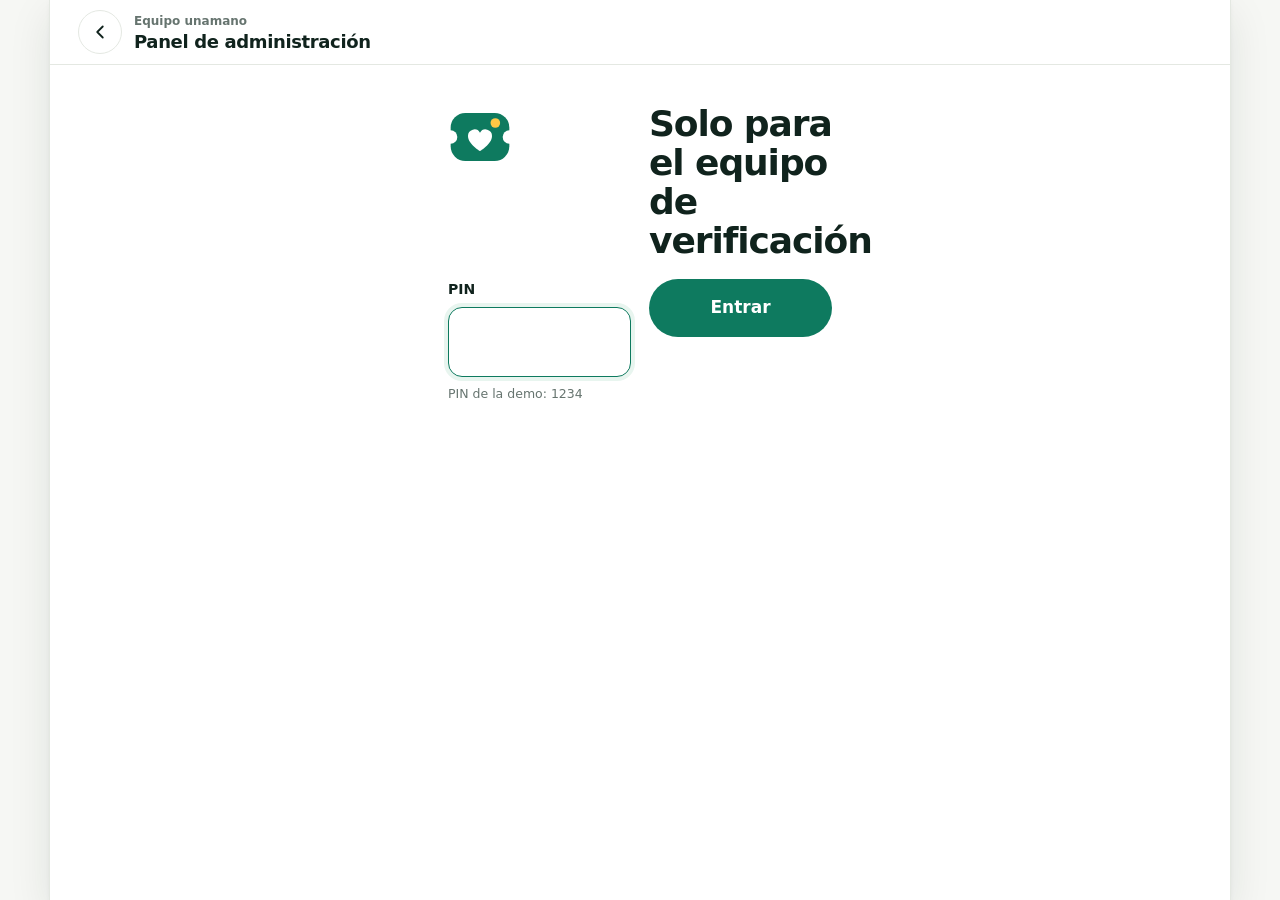
==== commit 385667ac: "Rediseño visual: app seria y cálida Superficies limpias, verde de confianza con toques de sol y cora" ====
--- a/admin/index.html
+++ b/admin/index.html
@@ -5,19 +5,19 @@
   <meta name="viewport" content="width=device-width, initial-scale=1, viewport-fit=cover">
   <title>unamano — Panel de administración</title>
   <meta name="robots" content="noindex">
-  <meta name="theme-color" content="#2F3BFF">
+  <meta name="theme-color" content="#FFFFFF">
   <link rel="manifest" href="../manifest.webmanifest">
   <link rel="icon" href="../assets/icons/icon-192.png" type="image/png">
   <link rel="apple-touch-icon" href="../assets/icons/apple-touch-icon.png">
   <meta name="apple-mobile-web-app-capable" content="yes">
   <meta name="mobile-web-app-capable" content="yes">
-  <meta name="apple-mobile-web-app-status-bar-style" content="black-translucent">
+  <meta name="apple-mobile-web-app-status-bar-style" content="default">
   <meta name="apple-mobile-web-app-title" content="unamano">
-  <link rel="preload" href="../assets/fonts/fraunces.woff2" as="font" type="font/woff2" crossorigin>
+  <link rel="preload" href="../assets/fonts/jakarta.woff2" as="font" type="font/woff2" crossorigin>
   <link rel="stylesheet" href="../assets/css/base.css">
   <link rel="stylesheet" href="../assets/css/app.css">
 </head>
-<body class="grain app admin-mode">
+<body class="app admin-mode">
   <div class="shell">
     <main id="view" tabindex="-1" aria-live="polite"></main>
     <nav class="tabbar" aria-label="Navegación principal">
--- a/assets/css/base.css
+++ b/assets/css/base.css
@@ -1,38 +1,45 @@
 /* ==========================================================
-   unamano — sistema visual base
-   Estética de kermesse impresa en risografía: tintas planas que
-   se superponen, papel con grano, tickets troquelados y timbres.
+   unamano — sistema visual
+   Seria como una app financiera, cálida como una causa:
+   superficies limpias, un verde de confianza y toques de sol y coral.
    ========================================================== */
 
-/* Fuentes propias (SIL Open Font License), sirven offline */
-@font-face { font-family: "Fraunces"; src: url("../fonts/fraunces.woff2") format("woff2"); font-weight: 100 900; font-style: normal; font-display: swap; }
+@font-face { font-family: "Jakarta"; src: url("../fonts/jakarta.woff2") format("woff2"); font-weight: 200 800; font-style: normal; font-display: swap; }
 @font-face { font-family: "Fraunces"; src: url("../fonts/fraunces-italic.woff2") format("woff2"); font-weight: 100 900; font-style: italic; font-display: swap; }
-@font-face { font-family: "Archivo"; src: url("../fonts/archivo.woff2") format("woff2"); font-weight: 100 900; font-stretch: 62% 125%; font-style: normal; font-display: swap; }
 
 :root {
-  --paper: #FBFAF6;
-  --paper-2: #F2EFE7;
-  --ink: #16150F;
-  --ink-2: #4B483F;
-  --ink-3: #6E6A5F;
-  --line: #E3DFD4;
+  --bg: #FFFFFF;
+  --surface: #F6F7F4;
+  --surface-2: #EEF1EC;
+  --line: #E4E8E2;
+  --ink: #10231D;
+  --ink-2: #44554F;
+  --ink-3: #66746F;
 
-  --blue: #2F3BFF;
-  --blue-deep: #1E27C9;
-  --red: #FF4A2D;
-  --yellow: #FFCF1F;
-  --green: #00A86B;
-  --pink: #FF8FB8;
+  --brand: #0E7A5F;
+  --brand-700: #0A5E49;
+  --brand-900: #073D30;
+  --brand-50: #E8F5EF;
+  --brand-100: #CDEBDD;
 
-  --f-display: "Fraunces", Georgia, "Times New Roman", serif;
-  --f-sans: "Archivo", system-ui, -apple-system, "Segoe UI", sans-serif;
+  --sun: #FFC845;
+  --sun-600: #E9A800;
+  --sun-50: #FFF6DC;
+  --coral: #FF6B57;
+  --coral-50: #FFEDE9;
+  --sky-50: #EAF0FF;
+
+  --f-sans: "Jakarta", system-ui, -apple-system, "Segoe UI", Roboto, sans-serif;
+  --f-serif: "Fraunces", Georgia, serif;
 
   --r-s: 12px;
-  --r: 20px;
-  --r-l: 28px;
+  --r: 18px;
+  --r-l: 26px;
+  --sh-1: 0 1px 2px rgba(16, 35, 29, .05), 0 2px 10px rgba(16, 35, 29, .05);
+  --sh-2: 0 2px 6px rgba(16, 35, 29, .05), 0 14px 40px rgba(16, 35, 29, .10);
+  --sh-3: 0 24px 70px rgba(16, 35, 29, .18);
   --ease: cubic-bezier(.2, .8, .2, 1);
-  --spring: cubic-bezier(.34, 1.56, .64, 1);
-  --hard: 4px 4px 0 var(--ink);
+  --spring: cubic-bezier(.34, 1.4, .64, 1);
   --safe-b: env(safe-area-inset-bottom, 0px);
   --safe-t: env(safe-area-inset-top, 0px);
 }
@@ -40,172 +47,83 @@
 *, *::before, *::after { box-sizing: border-box; }
 html { -webkit-text-size-adjust: 100%; scroll-behavior: smooth; }
 body {
-  margin: 0;
-  background: var(--paper);
-  color: var(--ink);
-  font-family: var(--f-sans);
-  font-size: 16px;
-  line-height: 1.5;
-  -webkit-font-smoothing: antialiased;
-  text-rendering: optimizeLegibility;
+  margin: 0; background: var(--bg); color: var(--ink);
+  font-family: var(--f-sans); font-size: 16px; line-height: 1.55;
+  -webkit-font-smoothing: antialiased; text-rendering: optimizeLegibility;
 }
 img, svg { display: block; max-width: 100%; }
 button, input, select, textarea { font: inherit; color: inherit; }
 button { cursor: pointer; }
 a { color: inherit; }
-:focus-visible { outline: 3px solid var(--blue); outline-offset: 3px; border-radius: 6px; }
-
-/* Grano de papel sobre todo (no intercepta clics) */
-.grain::after {
-  content: "";
-  position: fixed;
-  inset: -50%;
-  pointer-events: none;
-  z-index: 9999;
-  opacity: .11;
-  mix-blend-mode: multiply;
-  background-image: url("data:image/svg+xml,%3Csvg xmlns='http://www.w3.org/2000/svg' width='180' height='180'%3E%3Cfilter id='n'%3E%3CfeTurbulence type='fractalNoise' baseFrequency='.85' numOctaves='3' stitchTiles='stitch'/%3E%3CfeColorMatrix values='0 0 0 0 0 0 0 0 0 0 0 0 0 0 0 0 0 0 1 0'/%3E%3C/filter%3E%3Crect width='100%25' height='100%25' filter='url(%23n)'/%3E%3C/svg%3E");
-}
+:focus-visible { outline: 3px solid color-mix(in srgb, var(--brand) 55%, transparent); outline-offset: 2px; border-radius: 8px; }
 
 /* ---------- Tipografía ---------- */
-.display {
-  font-family: var(--f-display);
-  font-weight: 900;
-  font-variation-settings: "SOFT" 100, "WONK" 1, "opsz" 144;
-  letter-spacing: -.035em;
-  line-height: .88;
-}
-.display-i { font-style: italic; }
-.serif {
-  font-family: var(--f-display);
-  font-variation-settings: "SOFT" 100, "WONK" 0, "opsz" 36;
-}
-.cond {
-  font-family: var(--f-sans);
-  font-stretch: 70%;
-  font-variation-settings: "wdth" 70;
-  font-weight: 800;
-  letter-spacing: -.01em;
-}
-.wide {
-  font-variation-settings: "wdth" 125;
-  font-stretch: 125%;
-}
-.eyebrow {
-  font-family: var(--f-sans);
-  font-variation-settings: "wdth" 110;
-  font-size: 12px;
-  font-weight: 800;
-  letter-spacing: .14em;
-  text-transform: uppercase;
-}
+.h-xl, .h-l, .h-m, .h-s { font-weight: 800; letter-spacing: -.035em; line-height: 1.02; margin: 0; }
+.h-xl { font-size: clamp(44px, 6.4vw, 84px); }
+.h-l { font-size: clamp(34px, 4.6vw, 58px); }
+.h-m { font-size: clamp(26px, 3vw, 36px); letter-spacing: -.03em; line-height: 1.08; }
+.h-s { font-size: 20px; letter-spacing: -.02em; line-height: 1.2; }
+.warm { font-family: var(--f-serif); font-style: italic; font-weight: 500; letter-spacing: -.02em; font-variation-settings: "SOFT" 100, "opsz" 144; }
+.eyebrow { font-size: 12px; font-weight: 800; letter-spacing: .12em; text-transform: uppercase; color: var(--brand); }
+.muted { color: var(--ink-2); }
 .num { font-variant-numeric: tabular-nums; }
-/* Desfase de registro, como cuando el riso no calza */
-.mis { text-shadow: .045em .04em 0 var(--red); }
-.mis-blue { text-shadow: .045em .04em 0 var(--blue); }
-.mis-yellow { text-shadow: .045em .04em 0 var(--yellow); }
 
 /* ---------- Botones ---------- */
 .btn {
-  --bg: var(--ink); --fg: #fff;
+  --bg: var(--brand); --fg: #fff; --bd: transparent;
   display: inline-flex; align-items: center; justify-content: center; gap: 10px;
-  min-height: 52px; padding: 0 24px;
-  border: 2px solid var(--ink); border-radius: 999px;
-  background: var(--bg); color: var(--fg);
-  font-weight: 800; font-size: 16px; text-decoration: none;
-  font-variation-settings: "wdth" 105;
-  box-shadow: var(--hard);
-  transition: transform .18s var(--ease), box-shadow .18s var(--ease), background .2s;
-  -webkit-tap-highlight-color: transparent;
-  user-select: none;
+  min-height: 52px; padding: 0 24px; border-radius: 999px;
+  border: 1.5px solid var(--bd); background: var(--bg); color: var(--fg);
+  font-weight: 700; font-size: 16px; text-decoration: none; white-space: nowrap;
+  transition: transform .18s var(--ease), box-shadow .2s var(--ease), background .2s;
+  -webkit-tap-highlight-color: transparent; user-select: none;
 }
-.btn:hover { transform: translate(-1px, -1px); box-shadow: 5px 5px 0 var(--ink); }
-.btn:active { transform: translate(3px, 3px); box-shadow: 1px 1px 0 var(--ink); }
+.btn:hover { background: color-mix(in srgb, var(--bg) 90%, #000); box-shadow: 0 8px 22px -8px color-mix(in srgb, var(--bg) 70%, transparent); }
+.btn:active { transform: scale(.97); }
 .btn[disabled], .btn.is-disabled { opacity: .45; pointer-events: none; }
-.btn-yellow { --bg: var(--yellow); --fg: var(--ink); }
-.btn-red { --bg: var(--red); --fg: var(--ink); }
-.btn-blue { --bg: var(--blue); --fg: #fff; }
-.btn-paper { --bg: var(--paper); --fg: var(--ink); }
-.btn-ghost { --bg: transparent; --fg: var(--ink); box-shadow: none; }
-.btn-ghost:hover { box-shadow: none; background: rgba(22,21,15,.06); }
+.btn-sun { --bg: var(--sun); --fg: var(--ink); }
+.btn-light { --bg: #fff; --fg: var(--ink); --bd: var(--line); }
+.btn-light:hover { background: var(--surface); box-shadow: none; }
+.btn-ghost { --bg: transparent; --fg: var(--ink); }
+.btn-ghost:hover { background: var(--surface); box-shadow: none; }
+.btn-danger { --bg: #fff; --fg: #B3261E; --bd: #F2C8C4; }
+.btn-danger:hover { background: #FFF4F3; box-shadow: none; }
+.btn-ink { --bg: var(--ink); --fg: #fff; }
 .btn-block { width: 100%; }
-.btn-s { min-height: 40px; padding: 0 16px; font-size: 14px; box-shadow: 3px 3px 0 var(--ink); }
-.btn-icon { width: 46px; min-height: 46px; padding: 0; }
+.btn-s { min-height: 40px; padding: 0 16px; font-size: 14px; }
+.btn-l { min-height: 58px; padding: 0 30px; font-size: 17px; }
 
-/* ---------- Ticket troquelado ---------- */
-.ticket {
-  --notch: 14px;
-  --cut: 68%;
-  position: relative;
-  background: var(--yellow);
-  border-radius: 18px;
-  -webkit-mask:
-    radial-gradient(circle var(--notch) at 0 var(--cut), #0000 97%, #000) left / 51% 100% no-repeat,
-    radial-gradient(circle var(--notch) at 100% var(--cut), #0000 97%, #000) right / 51% 100% no-repeat;
-          mask:
-    radial-gradient(circle var(--notch) at 0 var(--cut), #0000 97%, #000) left / 51% 100% no-repeat,
-    radial-gradient(circle var(--notch) at 100% var(--cut), #0000 97%, #000) right / 51% 100% no-repeat;
+/* ---------- Piezas ---------- */
+.card { background: #fff; border: 1px solid var(--line); border-radius: var(--r-l); box-shadow: var(--sh-1); }
+.vpill {
+  display: inline-flex; align-items: center; gap: 6px; height: 28px; padding: 0 11px 0 9px;
+  border-radius: 999px; background: #fff; color: var(--brand-700); font-size: 12.5px; font-weight: 800;
+  box-shadow: 0 2px 10px rgba(16,35,29,.12);
 }
-.ticket-h {
-  --notch: 13px;
-  --cut: 72%;
-  -webkit-mask:
-    radial-gradient(circle var(--notch) at var(--cut) 0, #0000 97%, #000) top / 100% 51% no-repeat,
-    radial-gradient(circle var(--notch) at var(--cut) 100%, #0000 97%, #000) bottom / 100% 51% no-repeat;
-          mask:
-    radial-gradient(circle var(--notch) at var(--cut) 0, #0000 97%, #000) top / 100% 51% no-repeat,
-    radial-gradient(circle var(--notch) at var(--cut) 100%, #0000 97%, #000) bottom / 100% 51% no-repeat;
+.chip { display: inline-flex; align-items: center; gap: 6px; height: 28px; padding: 0 11px; border-radius: 999px; font-size: 12.5px; font-weight: 700; background: var(--surface); color: var(--ink-2); }
+.chip-ok { background: var(--brand-50); color: var(--brand-700); }
+.chip-sun { background: var(--sun-50); color: #7A5200; }
+.chip-coral { background: var(--coral-50); color: #A1311F; }
+.chip-sky { background: var(--sky-50); color: #2B45B8; }
+
+.bar { position: relative; height: 10px; border-radius: 999px; background: var(--surface-2); overflow: hidden; }
+.bar > i {
+  position: absolute; inset: 0 auto 0 0; width: var(--p, 0%); border-radius: inherit;
+  background: linear-gradient(90deg, var(--brand) 0%, var(--brand) 70%, #2FA37F 100%);
+  transition: width 1.1s var(--ease);
 }
-.perf-x { border-top: 2px dashed rgba(22,21,15,.35); }
-.perf-y { border-left: 2px dashed rgba(22,21,15,.35); }
+.bar > i::after { content: ""; position: absolute; right: 2px; top: 50%; width: 6px; height: 6px; margin-top: -3px; border-radius: 50%; background: var(--sun); box-shadow: 0 0 0 3px rgba(255,200,69,.35); }
 
-/* Timbre */
-.stamp { color: var(--red); mix-blend-mode: multiply; }
-.stamp svg { width: 100%; height: 100%; }
-.stamp.thunk { animation: thunk .55s var(--spring) both; }
-@keyframes thunk {
-  0% { transform: scale(2.4) rotate(var(--rot, -14deg)); opacity: 0; }
-  60% { transform: scale(.94) rotate(var(--rot, -14deg)); opacity: 1; }
-  100% { transform: scale(1) rotate(var(--rot, -14deg)); opacity: 1; }
-}
+/* Foto con respaldo */
+.ph { position: relative; overflow: hidden; background: var(--surface); container-type: size; }
+.ph img { position: absolute; inset: 0; width: 100%; height: 100%; object-fit: cover; }
+.ph-fb { position: absolute; inset: 0; display: grid; place-items: center; }
+.ph-fb span { font-family: var(--f-serif); font-style: italic; font-weight: 500; font-size: min(120px, 42cqmin); line-height: 1; font-variation-settings: "SOFT" 100, "opsz" 144; }
 
-/* Semitono */
-.halftone {
-  background-image: radial-gradient(currentColor 28%, transparent 30%);
-  background-size: 10px 10px;
-}
+.seal { flex-shrink: 0; }
+.seal text { font-family: var(--f-sans); }
 
-/* Chips */
-.chip {
-  display: inline-flex; align-items: center; gap: 6px;
-  height: 30px; padding: 0 12px; border-radius: 999px;
-  font-size: 12px; font-weight: 800; letter-spacing: .04em; text-transform: uppercase;
-  font-variation-settings: "wdth" 105;
-  border: 2px solid var(--ink); background: var(--paper);
-}
-.chip-ok { background: var(--green); color: #fff; border-color: var(--green); }
-.chip-warn { background: var(--yellow); }
-.chip-bad { background: var(--red); }
-.chip-blue { background: var(--blue); color: #fff; border-color: var(--blue); }
-
-/* Barra de avance pintada */
-.bar {
-  position: relative; height: 18px; border-radius: 999px;
-  background: var(--paper-2); border: 2px solid var(--ink); overflow: hidden;
-}
-.bar > i {
-  position: absolute; inset: 0 auto 0 0; width: var(--p, 0%);
-  background:
-    repeating-linear-gradient(-45deg, rgba(0,0,0,.0) 0 8px, rgba(0,0,0,.12) 8px 12px),
-    var(--bar, var(--red));
-  border-right: 2px solid var(--ink);
-  transition: width 1.2s var(--ease);
-}
-
-.sr-only {
-  position: absolute !important; width: 1px; height: 1px; padding: 0; margin: -1px;
-  overflow: hidden; clip: rect(0 0 0 0); white-space: nowrap; border: 0;
-}
+.sr-only { position: absolute !important; width: 1px; height: 1px; padding: 0; margin: -1px; overflow: hidden; clip: rect(0 0 0 0); white-space: nowrap; border: 0; }
 
 @media (prefers-reduced-motion: reduce) {
   *, *::before, *::after { animation-duration: .001ms !important; animation-iteration-count: 1 !important; transition-duration: .001ms !important; scroll-behavior: auto !important; }
--- a/assets/css/app.css
+++ b/assets/css/app.css
@@ -2,554 +2,471 @@
    unamano — app
    ========================================================== */
 
-body.app {
-  background: var(--blue);
-  min-height: 100dvh;
-  overscroll-behavior-y: none;
-}
-/* En pantallas grandes la app vive en una columna sobre papel azul con semitono */
-body.app::before {
-  content: ""; position: fixed; inset: 0; z-index: 0; pointer-events: none;
-  color: var(--blue-deep);
-  background-image: radial-gradient(currentColor 22%, transparent 24%);
-  background-size: 14px 14px;
-  opacity: .55;
-}
-.shell {
-  position: relative; z-index: 1;
-  max-width: 480px; min-height: 100dvh; margin: 0 auto;
-  background: var(--paper);
-  box-shadow: 0 0 0 2px var(--ink), 0 30px 80px rgba(0,0,0,.35);
-}
-@media (max-width: 480px) { .shell { box-shadow: none; } }
-
-#view { min-height: 100dvh; padding-bottom: calc(110px + var(--safe-b)); outline: none; }
+body.app { background: var(--surface); min-height: 100dvh; overscroll-behavior-y: none; }
+.shell { position: relative; max-width: 480px; min-height: 100dvh; margin: 0 auto; background: var(--bg); }
+@media (min-width: 520px) { .shell { box-shadow: 0 0 0 1px var(--line), var(--sh-2); } }
+
+#view { min-height: 100dvh; padding-bottom: calc(104px + var(--safe-b)); outline: none; }
 body.no-tabbar #view { padding-bottom: 0; }
 
 /* ---------- Tab bar ---------- */
 .tabbar {
-  position: fixed; z-index: 40;
-  left: 50%; transform: translateX(-50%);
-  bottom: calc(14px + var(--safe-b));
-  width: min(452px, calc(100% - 24px));
-  display: grid; grid-template-columns: repeat(4, minmax(0, 1fr));
-  background: var(--ink); border-radius: 26px; padding: 7px;
-  box-shadow: 0 14px 34px -10px rgba(0,0,0,.5);
-  transition: transform .35s var(--ease), opacity .25s;
-}
-body.no-tabbar .tabbar { transform: translate(-50%, 140%); opacity: 0; pointer-events: none; }
+  position: fixed; z-index: 40; left: 50%; transform: translateX(-50%); bottom: 0;
+  width: min(480px, 100%); display: grid; grid-template-columns: repeat(4, minmax(0, 1fr));
+  padding: 8px 10px calc(8px + var(--safe-b)); background: rgba(255,255,255,.92);
+  backdrop-filter: blur(16px); -webkit-backdrop-filter: blur(16px); border-top: 1px solid var(--line);
+  transition: transform .35s var(--ease);
+}
+body.no-tabbar .tabbar { transform: translate(-50%, 110%); pointer-events: none; }
 .tabbar a, .tabbar button {
-  display: flex; flex-direction: column; align-items: center; justify-content: center; gap: 3px;
-  min-height: 56px; border-radius: 20px; border: 0; background: transparent;
-  color: #D9D6CC; text-decoration: none; font-size: 11px; font-weight: 700;
-  font-variation-settings: "wdth" 100; -webkit-tap-highlight-color: transparent;
-  transition: background .2s, color .2s;
-}
-.tabbar .on { background: var(--yellow); color: var(--ink); }
-
-/* ---------- Top bar ---------- */
+  display: flex; flex-direction: column; align-items: center; justify-content: center; gap: 4px;
+  min-height: 54px; border-radius: 16px; border: 0; background: transparent;
+  color: var(--ink-3); text-decoration: none; font-size: 11.5px; font-weight: 700; -webkit-tap-highlight-color: transparent;
+}
+.tabbar svg { transition: transform .3s var(--spring); }
+.tabbar .on { color: var(--brand); }
+.tabbar .on svg { transform: translateY(-1px) scale(1.08); fill: var(--brand-50); }
+
+/* ---------- Barras superiores ---------- */
 .topbar {
-  position: sticky; top: 0; z-index: 30;
-  display: flex; align-items: center; justify-content: space-between; gap: 12px;
-  padding: calc(12px + var(--safe-t)) 18px 12px;
-  background: color-mix(in srgb, var(--paper) 88%, transparent);
-  backdrop-filter: blur(10px); -webkit-backdrop-filter: blur(10px);
-}
-.brand { display: flex; align-items: center; gap: 8px; text-decoration: none; color: var(--ink); }
+  position: sticky; top: 0; z-index: 30; display: flex; align-items: center; justify-content: space-between; gap: 12px;
+  padding: calc(12px + var(--safe-t)) 20px 12px; background: rgba(255,255,255,.9);
+  backdrop-filter: blur(14px); -webkit-backdrop-filter: blur(14px);
+}
+.brand { display: flex; align-items: center; gap: 9px; text-decoration: none; color: var(--ink); }
 .topbar-r { display: flex; align-items: center; gap: 8px; }
 .icon-btn {
-  width: 46px; height: 46px; border-radius: 23px; border: 2px solid var(--ink);
-  background: var(--paper); display: grid; place-items: center; color: var(--ink);
-  text-decoration: none; flex-shrink: 0;
-}
-.icon-btn.solid { background: var(--paper); box-shadow: 3px 3px 0 var(--ink); }
+  width: 44px; height: 44px; border-radius: 22px; border: 1px solid var(--line); background: #fff;
+  display: grid; place-items: center; color: var(--ink); text-decoration: none; flex-shrink: 0;
+  transition: background .2s, transform .15s;
+}
+.icon-btn:active { transform: scale(.94); }
+.icon-btn.float { border: 0; box-shadow: 0 4px 16px rgba(16,35,29,.18); }
+.subbar {
+  position: sticky; top: 0; z-index: 30; display: flex; align-items: center; gap: 12px;
+  padding: calc(10px + var(--safe-t)) 16px 10px; background: rgba(255,255,255,.92);
+  backdrop-filter: blur(14px); -webkit-backdrop-filter: blur(14px); border-bottom: 1px solid var(--line);
+}
+.subbar h1 { margin: 0; font-size: 18px; font-weight: 800; letter-spacing: -.02em; line-height: 1.2; }
+.subbar small { display: block; font-size: 12px; color: var(--ink-3); font-weight: 600; }
 
 .demo-banner {
-  margin: 0 18px; padding: 8px 12px; border-radius: 12px;
-  background: var(--paper-2); color: var(--ink-2); font-size: 12px; font-weight: 600;
-  display: flex; gap: 8px; align-items: center;
-}
-.demo-banner b { color: var(--ink); }
-
-/* ---------- Home ---------- */
-.hello { padding: 22px 18px 6px; }
-.hello .eyebrow { color: var(--ink-3); margin: 0 0 10px; }
-.hello h1 { margin: 0; font-size: clamp(44px, 12.5vw, 58px); }
-.hello h1 em { color: var(--blue); font-style: italic; }
-
+  margin: 4px 20px 0; padding: 10px 14px; border-radius: 14px; background: var(--sun-50); color: #6B4A00;
+  font-size: 12.5px; font-weight: 600; display: flex; gap: 10px; align-items: center;
+}
+
+/* ---------- Inicio ---------- */
+.hello { padding: 22px 20px 4px; }
+.hello p { margin: 0 0 8px; font-weight: 600; color: var(--ink-2); }
+.hello h1 { margin: 0; font-size: clamp(34px, 9.4vw, 42px); font-weight: 800; letter-spacing: -.04em; line-height: 1.04; }
+.hello h1 .warm { color: var(--brand); }
 .search {
-  margin: 18px 18px 0; display: flex; align-items: center; gap: 10px;
-  height: 54px; padding: 0 16px; border: 2px solid var(--ink); border-radius: 18px; background: #fff;
-}
+  margin: 18px 20px 0; display: flex; align-items: center; gap: 10px; height: 52px; padding: 0 16px;
+  border-radius: 16px; background: var(--surface); border: 1px solid transparent; transition: border-color .2s, background .2s;
+}
+.search:focus-within { background: #fff; border-color: var(--brand); }
 .search input { border: 0; outline: 0; background: transparent; flex: 1; font-size: 16px; min-width: 0; }
 .search svg { color: var(--ink-3); flex-shrink: 0; }
-
-.chips { display: flex; gap: 8px; overflow-x: auto; padding: 14px 18px 4px; scrollbar-width: none; }
+.chips { display: flex; gap: 8px; overflow-x: auto; padding: 14px 20px 2px; scrollbar-width: none; }
 .chips::-webkit-scrollbar { display: none; }
-.chips button {
-  flex-shrink: 0; height: 40px; padding: 0 16px; border-radius: 999px; border: 2px solid var(--ink);
-  background: var(--paper); font-weight: 700; font-size: 14px;
-}
-.chips button[aria-pressed="true"] { background: var(--ink); color: #fff; }
-
-.sec-t {
-  display: flex; align-items: baseline; justify-content: space-between;
-  margin: 26px 18px 12px; font-family: var(--f-display); font-weight: 800;
-  font-variation-settings: "SOFT" 100, "opsz" 48; font-size: 26px; letter-spacing: -.02em;
-}
-.sec-t small { font-family: var(--f-sans); font-size: 13px; font-weight: 600; color: var(--ink-3); letter-spacing: 0; }
-
-.rail {
-  display: flex; gap: 14px; overflow-x: auto; scroll-snap-type: x mandatory;
-  padding: 4px 18px 18px; scrollbar-width: none;
-}
+.chips button { flex-shrink: 0; height: 38px; padding: 0 16px; border-radius: 999px; border: 1px solid var(--line); background: #fff; font-weight: 700; font-size: 14px; color: var(--ink-2); transition: all .2s; }
+.chips button[aria-pressed="true"] { background: var(--ink); border-color: var(--ink); color: #fff; }
+
+.sec-t { display: flex; align-items: baseline; justify-content: space-between; gap: 10px; margin: 28px 20px 14px; font-size: 21px; font-weight: 800; letter-spacing: -.025em; }
+.sec-t small { font-size: 13px; font-weight: 600; color: var(--ink-3); letter-spacing: 0; }
+
+.rail { display: flex; gap: 14px; overflow-x: auto; scroll-snap-type: x mandatory; padding: 2px 20px 18px; scrollbar-width: none; scroll-padding: 20px; }
 .rail::-webkit-scrollbar { display: none; }
 
-/* Tarjeta-afiche con talón */
-.pcard {
-  flex: 0 0 78%; max-width: 310px; scroll-snap-align: start;
-  text-decoration: none; color: var(--ink);
-  display: flex; flex-direction: column;
-  transition: transform .25s var(--ease);
-}
-.pcard:active { transform: scale(.98) rotate(-.5deg); }
-.pcard-art {
-  position: relative; aspect-ratio: 300 / 340; border-radius: 22px 22px 6px 6px; overflow: hidden;
-  border: 2px solid var(--ink); border-bottom: 0;
-}
-.pcard-art .poster { width: 100%; height: 100%; }
-.pcard-stamp { position: absolute; right: 8px; bottom: 8px; width: 92px; height: 92px; --rot: -12deg; transform: rotate(-12deg); }
-.pcard-stamp .stamp { color: var(--ink); mix-blend-mode: normal; opacity: .9; }
-.pcard-stub {
-  --cut: 0%;
-  position: relative; background: #fff; border: 2px solid var(--ink); border-top: 2px dashed var(--ink);
-  border-radius: 6px 6px 22px 22px; padding: 14px 16px 16px; display: flex; flex-direction: column; gap: 10px;
-}
-.pcard-stub::before, .pcard-stub::after {
-  content: ""; position: absolute; top: -12px; width: 22px; height: 22px; border-radius: 50%;
-  background: var(--paper); border: 2px solid var(--ink);
-}
-.pcard-stub::before { left: -13px; clip-path: inset(0 0 0 50%); }
-.pcard-stub::after { right: -13px; clip-path: inset(0 50% 0 0); }
-.pcard-title { font-family: var(--f-display); font-weight: 800; font-size: 20px; line-height: 1.05; letter-spacing: -.02em; font-variation-settings: "SOFT" 100, "opsz" 36; }
-.pcard-meta { display: flex; justify-content: space-between; gap: 8px; font-size: 13px; color: var(--ink-2); }
-.pcard-meta b { color: var(--ink); }
-.pcard .bar { height: 14px; }
-
-.list { display: flex; flex-direction: column; gap: 12px; padding: 0 18px; }
-.row {
-  display: flex; gap: 14px; align-items: stretch; text-decoration: none; color: var(--ink);
-  background: #fff; border: 2px solid var(--ink); border-radius: 20px; padding: 10px;
-  box-shadow: 3px 3px 0 var(--ink); transition: transform .15s var(--ease), box-shadow .15s;
-}
-.row:active { transform: translate(2px, 2px); box-shadow: 1px 1px 0 var(--ink); }
-.row-art { width: 92px; flex-shrink: 0; border-radius: 14px; overflow: hidden; border: 2px solid var(--ink); }
-.row-art .poster { width: 100%; height: 100%; }
-.row-b { flex: 1; min-width: 0; display: flex; flex-direction: column; gap: 6px; justify-content: center; padding: 2px 4px 2px 0; }
-.row-t { font-weight: 800; font-size: 16px; line-height: 1.2; font-variation-settings: "wdth" 95; }
-.row-s { font-size: 13px; color: var(--ink-2); }
-.row .bar { height: 10px; border-width: 1.5px; }
-.row .bar > i { border-right-width: 1.5px; }
-
-.empty-list { padding: 30px 18px; text-align: center; color: var(--ink-2); }
-
-.promises { display: grid; gap: 10px; padding: 28px 18px 6px; }
-.promise {
-  display: flex; gap: 14px; align-items: center; padding: 16px; border-radius: 18px;
-  background: var(--yellow); border: 2px solid var(--ink);
-}
-.promise:nth-child(2) { background: var(--pink); }
-.promise:nth-child(3) { background: #fff; }
-.promise .pi { width: 44px; height: 44px; border-radius: 12px; background: var(--ink); color: var(--yellow); display: grid; place-items: center; flex-shrink: 0; }
-.promise b { display: block; font-size: 15px; line-height: 1.2; }
-.promise span { font-size: 13px; color: var(--ink-2); }
-
-.cta-apply {
-  margin: 18px; display: flex; align-items: center; gap: 14px; padding: 20px;
-  background: var(--blue); color: #fff; border-radius: 24px; text-decoration: none;
-  border: 2px solid var(--ink); box-shadow: var(--hard); position: relative; overflow: hidden;
-}
-.cta-apply h3 { margin: 0 0 4px; font-family: var(--f-display); font-weight: 900; font-size: 24px; line-height: 1; letter-spacing: -.02em; font-variation-settings: "SOFT" 100, "WONK" 1; color: var(--yellow); }
-.cta-apply p { margin: 0; font-size: 14px; color: #E6E8FF; }
-.cta-apply .arr { width: 48px; height: 48px; border-radius: 24px; background: var(--yellow); color: var(--ink); display: grid; place-items: center; flex-shrink: 0; }
+/* Tarjeta destacada */
+.fcard { flex: 0 0 84%; max-width: 330px; scroll-snap-align: start; text-decoration: none; color: var(--ink); background: #fff; border-radius: 24px; box-shadow: var(--sh-2); overflow: hidden; transition: transform .25s var(--ease); }
+.fcard:active { transform: scale(.98); }
+.fcard .ph { aspect-ratio: 4 / 3.4; }
+.fcard-top { position: absolute; inset: 12px 12px auto 12px; display: flex; justify-content: space-between; z-index: 2; }
+.time-pill { display: inline-flex; align-items: center; gap: 5px; height: 28px; padding: 0 10px; border-radius: 999px; background: rgba(16,35,29,.72); color: #fff; font-size: 12.5px; font-weight: 700; backdrop-filter: blur(6px); }
+.time-pill.hot { background: var(--coral); }
+.fcard-b { padding: 16px 18px 18px; display: flex; flex-direction: column; gap: 10px; }
+.fcard-t { font-size: 18px; font-weight: 800; letter-spacing: -.02em; line-height: 1.2; }
+.fcard-o { font-size: 13px; color: var(--ink-3); font-weight: 600; margin-top: -4px; }
+.money-row { display: flex; justify-content: space-between; align-items: baseline; gap: 8px; font-size: 13.5px; color: var(--ink-2); }
+.money-row b { color: var(--ink); font-size: 16px; font-weight: 800; }
+.money-row .pct { font-weight: 800; color: var(--brand); }
+
+/* Lista */
+.list { display: flex; flex-direction: column; gap: 12px; padding: 0 20px; }
+.row { display: flex; gap: 14px; align-items: center; text-decoration: none; color: var(--ink); background: #fff; border: 1px solid var(--line); border-radius: 20px; padding: 10px; transition: transform .15s var(--ease), box-shadow .2s; }
+.row:active { transform: scale(.985); }
+.row:hover { box-shadow: var(--sh-1); }
+.row .ph { width: 84px; height: 84px; border-radius: 14px; flex-shrink: 0; }
+.row-b { flex: 1; min-width: 0; display: flex; flex-direction: column; gap: 6px; padding-right: 6px; }
+.row-t { font-weight: 800; font-size: 15.5px; line-height: 1.25; letter-spacing: -.01em; }
+.row-s { font-size: 13px; color: var(--ink-3); }
+.row-s b { color: var(--ink); }
+.row .bar { height: 7px; }
+.row .bar > i::after { display: none; }
+.empty-list { padding: 30px 20px; text-align: center; color: var(--ink-3); }
+
+.promises { display: grid; gap: 10px; padding: 30px 20px 4px; }
+.promise { display: flex; gap: 14px; align-items: center; padding: 16px; border-radius: 20px; background: var(--surface); }
+.promise .pi { width: 44px; height: 44px; border-radius: 14px; display: grid; place-items: center; flex-shrink: 0; }
+.promise:nth-child(1) .pi { background: var(--brand-50); color: var(--brand); }
+.promise:nth-child(2) .pi { background: var(--coral-50); color: var(--coral); }
+.promise:nth-child(3) .pi { background: var(--sun-50); color: var(--sun-600); }
+.promise b { display: block; font-size: 15px; line-height: 1.25; }
+.promise span { font-size: 13px; color: var(--ink-3); }
+
+.cta-apply { margin: 22px 20px 6px; display: flex; align-items: center; gap: 16px; padding: 20px; background: var(--brand); color: #fff; border-radius: 24px; text-decoration: none; position: relative; overflow: hidden; }
+.cta-apply::before { content: ""; position: absolute; right: -30px; top: -40px; width: 130px; height: 130px; border-radius: 50%; background: var(--sun); opacity: .95; }
+.cta-apply > * { position: relative; }
+.cta-apply h3 { margin: 0 0 4px; font-size: 19px; font-weight: 800; letter-spacing: -.02em; line-height: 1.2; }
+.cta-apply p { margin: 0; font-size: 14px; color: #D6EFE5; }
+.cta-apply .arr { width: 46px; height: 46px; border-radius: 23px; background: #fff; color: var(--brand); display: grid; place-items: center; flex-shrink: 0; }
 
 /* ---------- Causa ---------- */
-.cause-hero { position: relative; height: min(64vh, 470px); border-bottom: 2px solid var(--ink); overflow: hidden; }
-.cause-hero .poster { width: 100%; height: 100%; }
-.hero-top {
-  position: absolute; top: calc(12px + var(--safe-t)); left: 14px; right: 14px;
-  display: flex; justify-content: space-between;
-}
-.hero-stamp { position: absolute; right: 12px; top: calc(70px + var(--safe-t)); width: 118px; height: 118px; --rot: -14deg; transform: rotate(-14deg); }
-.hero-stamp .stamp { color: var(--ink); mix-blend-mode: normal; }
-.cause-body { padding: 22px 18px 24px; display: flex; flex-direction: column; gap: 18px; }
-.cause-body h1 { margin: 6px 0 0; font-size: clamp(38px, 10.5vw, 50px); }
-.cause-body .lead { margin: 10px 0 0; font-size: 17px; color: var(--ink-2); }
-.org-line { display: flex; gap: 12px; align-items: center; padding: 12px 14px; border-radius: 16px; background: var(--paper-2); font-size: 14px; }
-.org-line .oi { width: 40px; height: 40px; border-radius: 12px; background: var(--green); color: #fff; display: grid; place-items: center; flex-shrink: 0; }
-.org-line b { display: block; font-size: 15px; }
-
-.meter { background: #fff; border: 2px solid var(--ink); border-radius: 24px; padding: 20px; box-shadow: var(--hard); display: flex; flex-direction: column; gap: 12px; }
-.meter-amt { font-size: clamp(46px, 13vw, 60px); color: var(--blue); }
-.meter-sub { font-size: 15px; color: var(--ink-2); margin-top: -4px; }
+.cause-hero { position: relative; height: min(52vh, 400px); }
+.cause-hero .ph { position: absolute; inset: 0; }
+.cause-hero::after { content: ""; position: absolute; inset: 0 0 auto 0; height: 120px; background: linear-gradient(rgba(0,0,0,.28), transparent); pointer-events: none; }
+.hero-top { position: absolute; z-index: 2; top: calc(12px + var(--safe-t)); left: 16px; right: 16px; display: flex; justify-content: space-between; }
+.cause-sheet { position: relative; margin-top: -28px; background: #fff; border-radius: 28px 28px 0 0; padding: 26px 20px 28px; display: flex; flex-direction: column; gap: 22px; }
+.cause-sheet .seal { position: absolute; right: 18px; top: -46px; filter: drop-shadow(0 8px 18px rgba(16,35,29,.25)); animation: pop .7s var(--spring) .15s both; }
+@keyframes pop { from { transform: scale(.4) rotate(-30deg); opacity: 0; } }
+.cause-sheet h1 { margin: 6px 0 0; font-size: clamp(30px, 8.4vw, 38px); font-weight: 800; letter-spacing: -.04em; line-height: 1.06; padding-right: 70px; }
+.cause-sheet .lead { margin: 10px 0 0; font-size: 16px; color: var(--ink-2); }
+.org-line { display: flex; gap: 12px; align-items: center; font-size: 14px; color: var(--ink-3); }
+.org-line .oi { width: 40px; height: 40px; border-radius: 12px; background: var(--brand-50); color: var(--brand); display: grid; place-items: center; flex-shrink: 0; }
+.org-line b { display: block; font-size: 15px; color: var(--ink); }
+
+.meter { background: var(--surface); border-radius: 24px; padding: 20px; display: flex; flex-direction: column; gap: 12px; }
+.meter-amt { font-size: clamp(36px, 10vw, 44px); font-weight: 800; letter-spacing: -.04em; line-height: 1; }
+.meter-sub { font-size: 14.5px; color: var(--ink-2); margin-top: -2px; }
 .meter-sub b { color: var(--ink); }
-.meter .bar { height: 24px; }
-.meter-row { display: grid; grid-template-columns: repeat(3, minmax(0, 1fr)); gap: 8px; }
+.meter .bar { height: 12px; background: #fff; }
+.meter-row { display: grid; grid-template-columns: repeat(3, minmax(0, 1fr)); gap: 8px; padding-top: 4px; }
 .meter-row div { display: flex; flex-direction: column; }
-.meter-row b { font-family: var(--f-display); font-weight: 800; font-size: 22px; line-height: 1.1; font-variation-settings: "SOFT" 100, "opsz" 36; }
-.meter-row span { font-size: 12px; color: var(--ink-3); }
-
-.prize {
-  --cut: 74%; padding: 18px 20px; display: grid; grid-template-columns: 1fr auto; gap: 6px 16px; align-items: center;
-  border: 0; background: var(--yellow);
-}
-.prize .eyebrow { grid-column: 1 / -1; }
-.prize-name { font-family: var(--f-display); font-weight: 800; font-size: 22px; line-height: 1.05; letter-spacing: -.02em; font-variation-settings: "SOFT" 100, "opsz" 36; }
-.prize-mode { font-size: 13px; color: var(--ink-2); grid-column: 1; }
-.prize-ic { grid-row: 2 / span 2; grid-column: 2; width: 58px; height: 58px; border-radius: 50%; background: var(--ink); color: var(--yellow); display: grid; place-items: center; }
-
-.block h2 { margin: 0 0 10px; font-family: var(--f-display); font-weight: 800; font-size: 26px; letter-spacing: -.02em; font-variation-settings: "SOFT" 100, "opsz" 48; }
-.block p { margin: 0; font-size: 16px; line-height: 1.6; color: var(--ink-2); }
-
-.seal { background: var(--ink); color: #fff; border-radius: 26px; padding: 22px 18px; position: relative; overflow: hidden; }
-.seal h2 { color: var(--yellow); }
-.seal-stamp { position: absolute; right: -20px; top: -20px; width: 130px; height: 130px; opacity: .9; transform: rotate(12deg); }
-.seal-stamp .stamp { color: var(--red); mix-blend-mode: normal; }
-.checks { list-style: none; margin: 14px 0 0; padding: 0; display: flex; flex-direction: column; gap: 4px; position: relative; }
-.checks li { display: flex; gap: 14px; align-items: flex-start; padding: 10px 0; border-bottom: 1px dashed #4a4840; }
-.checks li:last-child { border-bottom: 0; }
-.ck { width: 32px; height: 32px; border-radius: 50%; display: grid; place-items: center; flex-shrink: 0; background: var(--green); color: #fff; }
-.ck.no { background: transparent; border: 2px dashed #8b877b; color: #8b877b; }
+.meter-row b { font-size: 19px; font-weight: 800; letter-spacing: -.02em; line-height: 1.2; }
+.meter-row span { font-size: 12px; color: var(--ink-3); font-weight: 600; }
+.cheer { display: flex; gap: 10px; align-items: center; padding: 10px 12px; border-radius: 14px; background: #fff; font-size: 13.5px; font-weight: 600; color: var(--ink-2); }
+.cheer svg { color: var(--coral); flex-shrink: 0; }
+
+.prize { display: flex; gap: 16px; align-items: center; padding: 18px; border-radius: 22px; background: var(--sun-50); }
+.prize-ic { width: 56px; height: 56px; border-radius: 18px; background: var(--sun); color: var(--ink); display: grid; place-items: center; flex-shrink: 0; transform: rotate(-6deg); }
+.prize .eyebrow { color: #8A5A00; }
+.prize-name { display: block; font-size: 18px; font-weight: 800; letter-spacing: -.02em; line-height: 1.2; margin: 2px 0; }
+.prize-mode { font-size: 13px; color: #6B4A00; }
+
+.block h2 { margin: 0 0 10px; font-size: 21px; font-weight: 800; letter-spacing: -.025em; }
+.block p { margin: 0; font-size: 16px; line-height: 1.65; color: var(--ink-2); }
+
+.trust { border: 1px solid var(--line); border-radius: 24px; padding: 20px; }
+.trust-h { display: flex; gap: 14px; align-items: center; margin-bottom: 6px; }
+.trust-h h2 { margin: 0; font-size: 19px; }
+.trust-h p { margin: 2px 0 0; font-size: 13.5px; color: var(--ink-3); line-height: 1.4; }
+.checks { list-style: none; margin: 10px 0 0; padding: 0; display: flex; flex-direction: column; }
+.checks li { display: flex; gap: 14px; align-items: flex-start; padding: 12px 0; border-top: 1px solid var(--line); }
+.ck { width: 28px; height: 28px; border-radius: 50%; display: grid; place-items: center; flex-shrink: 0; background: var(--brand); color: #fff; margin-top: 1px; }
+.ck.no { background: var(--surface-2); color: var(--ink-3); }
 .checks b { display: block; font-size: 15px; }
-.checks span { font-size: 13px; color: #CFCBC0; line-height: 1.4; }
-.hash-line { margin-top: 12px; padding: 10px 12px; border-radius: 12px; background: #2a2921; font-size: 12px; color: #CFCBC0; display: flex; gap: 8px; align-items: center; }
-.hash-line code { color: var(--yellow); font-size: 12px; word-break: break-all; }
-
-.split-bar { display: flex; height: 54px; border: 2px solid var(--ink); border-radius: 16px; overflow: hidden; }
-.split-bar > div { display: flex; align-items: center; padding: 0 10px; font-weight: 900; font-size: 15px; white-space: nowrap; overflow: hidden; }
-.split-bar > div + div { border-left: 2px solid var(--ink); }
-.split-legend { display: flex; flex-direction: column; gap: 8px; margin-top: 12px; font-size: 14px; color: var(--ink-2); }
-.split-legend div { display: flex; gap: 10px; align-items: center; }
-.split-legend i { width: 14px; height: 14px; border-radius: 4px; border: 2px solid var(--ink); flex-shrink: 0; }
-
-.guarantee { display: flex; gap: 14px; padding: 18px; border-radius: 20px; border: 2px dashed var(--ink); background: #fff; }
-.guarantee .gi { width: 44px; height: 44px; border-radius: 50%; background: var(--pink); display: grid; place-items: center; flex-shrink: 0; border: 2px solid var(--ink); }
-.guarantee b { display: block; font-size: 16px; }
-.guarantee span { font-size: 14px; color: var(--ink-2); }
+.checks span { font-size: 13px; color: var(--ink-3); line-height: 1.45; }
+.hash-line { margin-top: 6px; padding: 12px 14px; border-radius: 14px; background: var(--surface); font-size: 12.5px; color: var(--ink-2); display: flex; gap: 10px; align-items: center; }
+.hash-line code { color: var(--brand-700); font-weight: 700; word-break: break-all; }
+
+.split-bar { display: flex; gap: 4px; height: 44px; }
+.split-bar > div { display: flex; align-items: center; padding: 0 12px; border-radius: 12px; font-weight: 800; font-size: 14px; white-space: nowrap; overflow: hidden; }
+.split-legend { display: flex; flex-direction: column; gap: 10px; margin-top: 14px; font-size: 14px; color: var(--ink-2); }
+.split-legend div { display: flex; gap: 10px; align-items: flex-start; }
+.split-legend i { width: 12px; height: 12px; border-radius: 4px; flex-shrink: 0; margin-top: 5px; }
+
+.guarantee { display: flex; gap: 14px; padding: 18px; border-radius: 22px; background: var(--brand-50); }
+.guarantee .gi { width: 44px; height: 44px; border-radius: 14px; background: #fff; color: var(--brand); display: grid; place-items: center; flex-shrink: 0; }
+.guarantee b { display: block; font-size: 15.5px; color: var(--brand-900); }
+.guarantee span { font-size: 14px; color: var(--brand-700); line-height: 1.5; }
 
 .buybar {
-  position: sticky; bottom: 0; z-index: 20;
-  display: flex; align-items: center; gap: 14px;
-  padding: 14px 18px calc(14px + var(--safe-b));
-  background: var(--paper); border-top: 2px solid var(--ink);
-}
-.buybar .pr { flex: 1; display: flex; flex-direction: column; }
-.buybar .pr b { font-family: var(--f-display); font-weight: 900; font-size: 30px; line-height: 1; font-variation-settings: "SOFT" 100, "opsz" 72; }
-.buybar .pr span { font-size: 12px; color: var(--ink-3); }
+  position: sticky; bottom: 0; z-index: 20; display: flex; align-items: center; gap: 14px;
+  padding: 12px 20px calc(12px + var(--safe-b)); background: rgba(255,255,255,.96);
+  backdrop-filter: blur(14px); -webkit-backdrop-filter: blur(14px); border-top: 1px solid var(--line);
+}
+.buybar .pr { flex: 1; display: flex; flex-direction: column; min-width: 0; }
+.buybar .pr b { font-size: 22px; font-weight: 800; letter-spacing: -.03em; line-height: 1.1; }
+.buybar .pr span { font-size: 12px; color: var(--ink-3); font-weight: 600; }
 
 /* ---------- Números ---------- */
-.subbar {
-  position: sticky; top: 0; z-index: 30; display: flex; align-items: center; gap: 12px;
-  padding: calc(12px + var(--safe-t)) 18px 12px; background: var(--paper); border-bottom: 2px solid var(--ink);
-}
-.subbar h1 { margin: 0; font-size: 26px; }
-.subbar small { display: block; font-size: 12px; color: var(--ink-3); font-weight: 600; }
-
-.pick-tools { display: flex; gap: 10px; align-items: center; padding: 16px 18px 6px; flex-wrap: wrap; }
-.stepper { display: inline-flex; align-items: center; border: 2px solid var(--ink); border-radius: 999px; background: #fff; height: 46px; }
-.stepper button { width: 42px; height: 42px; border: 0; background: transparent; display: grid; place-items: center; border-radius: 50%; }
-.stepper output { min-width: 26px; text-align: center; font-weight: 900; font-size: 17px; }
-
-.pages { display: flex; gap: 6px; overflow-x: auto; padding: 10px 18px; scrollbar-width: none; }
+.pick-tools { display: flex; gap: 10px; align-items: center; padding: 16px 20px 4px; flex-wrap: wrap; }
+.stepper { display: inline-flex; align-items: center; border-radius: 999px; background: var(--surface); height: 44px; padding: 0 2px; }
+.stepper button { width: 40px; height: 40px; border: 0; background: transparent; display: grid; place-items: center; border-radius: 50%; }
+.stepper output { min-width: 22px; text-align: center; font-weight: 800; }
+.pages { display: flex; gap: 6px; overflow-x: auto; padding: 12px 20px 6px; scrollbar-width: none; }
 .pages::-webkit-scrollbar { display: none; }
-.pages button { flex-shrink: 0; height: 36px; padding: 0 12px; border-radius: 10px; border: 2px solid var(--ink); background: #fff; font-size: 13px; font-weight: 700; font-variant-numeric: tabular-nums; }
-.pages button[aria-pressed="true"] { background: var(--blue); color: #fff; border-color: var(--blue); }
-.pages button .dot { display: inline-block; width: 7px; height: 7px; border-radius: 50%; background: var(--red); margin-left: 6px; vertical-align: middle; }
-
-.legend { display: flex; gap: 16px; padding: 4px 18px 10px; font-size: 12px; color: var(--ink-2); }
+.pages button { flex-shrink: 0; height: 34px; padding: 0 12px; border-radius: 10px; border: 1px solid var(--line); background: #fff; font-size: 13px; font-weight: 700; color: var(--ink-2); font-variant-numeric: tabular-nums; }
+.pages button[aria-pressed="true"] { background: var(--ink); color: #fff; border-color: var(--ink); }
+.pages .dot { display: inline-block; width: 7px; height: 7px; border-radius: 50%; background: var(--sun); margin-left: 6px; vertical-align: middle; }
+.legend { display: flex; gap: 16px; padding: 6px 20px 12px; font-size: 12.5px; color: var(--ink-3); font-weight: 600; }
 .legend span { display: flex; align-items: center; gap: 6px; }
-.legend i { width: 14px; height: 14px; border-radius: 4px; border: 2px solid var(--ink); }
-
-.ngrid { display: grid; grid-template-columns: repeat(5, minmax(0, 1fr)); gap: 8px; padding: 4px 18px 200px; }
+.legend i { width: 14px; height: 14px; border-radius: 5px; }
+.ngrid { display: grid; grid-template-columns: repeat(5, minmax(0, 1fr)); gap: 8px; padding: 2px 20px 210px; }
 .ngrid button {
-  height: 52px; border-radius: 12px; border: 2px solid var(--ink); background: #fff;
-  font-weight: 800; font-size: 15px; font-variant-numeric: tabular-nums; font-variation-settings: "wdth" 80;
-  transition: transform .12s var(--ease), background .15s;
-  -webkit-tap-highlight-color: transparent;
-}
-.ngrid button:active { transform: scale(.92); }
-.ngrid button[aria-pressed="true"] { background: var(--yellow); box-shadow: 3px 3px 0 var(--ink); transform: translate(-1px, -1px) rotate(-2deg); }
-.ngrid button:disabled { background: var(--paper-2); border-color: transparent; color: #A8A397; text-decoration: line-through; cursor: not-allowed; }
-
+  height: 50px; border-radius: 14px; border: 1px solid var(--line); background: #fff;
+  font-weight: 700; font-size: 15px; font-variant-numeric: tabular-nums; color: var(--ink);
+  transition: transform .15s var(--spring), background .15s, color .15s; -webkit-tap-highlight-color: transparent;
+}
+.ngrid button:active { transform: scale(.9); }
+.ngrid button[aria-pressed="true"] { background: var(--brand); border-color: var(--brand); color: #fff; box-shadow: 0 6px 14px -6px rgba(14,122,95,.7); animation: pick .35s var(--spring); }
+@keyframes pick { 0% { transform: scale(.8); } 60% { transform: scale(1.08); } }
+.ngrid button:disabled { background: var(--surface); border-color: transparent; color: #B1B8B4; text-decoration: line-through; cursor: not-allowed; }
 .tray {
-  position: fixed; z-index: 35; left: 50%; transform: translateX(-50%); bottom: 0;
-  width: min(480px, 100%); background: var(--ink); color: #fff;
-  border-radius: 26px 26px 0 0; padding: 16px 18px calc(16px + var(--safe-b));
-  display: flex; flex-direction: column; gap: 12px;
+  position: fixed; z-index: 35; left: 50%; transform: translateX(-50%); bottom: 0; width: min(480px, 100%);
+  background: #fff; border-radius: 26px 26px 0 0; box-shadow: 0 -10px 40px rgba(16,35,29,.12);
+  padding: 16px 20px calc(16px + var(--safe-b)); display: flex; flex-direction: column; gap: 12px;
 }
 .tray-chips { display: flex; gap: 6px; overflow-x: auto; min-height: 32px; scrollbar-width: none; }
 .tray-chips::-webkit-scrollbar { display: none; }
-.tray-chips span { flex-shrink: 0; height: 32px; padding: 0 12px; border-radius: 9px; background: var(--yellow); color: var(--ink); font-weight: 900; font-size: 14px; display: inline-flex; align-items: center; font-variant-numeric: tabular-nums; }
-.tray-chips em { font-style: normal; color: #BDB9AD; font-size: 14px; align-self: center; }
+.tray-chips span { flex-shrink: 0; height: 32px; padding: 0 12px; border-radius: 10px; background: var(--brand-50); color: var(--brand-700); font-weight: 800; font-size: 14px; display: inline-flex; align-items: center; font-variant-numeric: tabular-nums; }
+.tray-chips em { font-style: normal; color: var(--ink-3); font-size: 14px; align-self: center; }
 .tray-row { display: flex; gap: 14px; align-items: center; }
 .tray-row .t { flex: 1; }
-.tray-row .t span { display: block; font-size: 12px; color: #BDB9AD; }
-.tray-row .t b { font-family: var(--f-display); font-weight: 900; font-size: 30px; line-height: 1; font-variation-settings: "SOFT" 100, "opsz" 72; }
-.tray .btn { border-color: var(--yellow); box-shadow: none; }
+.tray-row .t span { display: block; font-size: 12.5px; color: var(--ink-3); font-weight: 600; }
+.tray-row .t b { font-size: 26px; font-weight: 800; letter-spacing: -.03em; line-height: 1.1; }
 
 /* ---------- Formularios ---------- */
-.form { display: flex; flex-direction: column; gap: 16px; padding: 18px; }
-.field { display: flex; flex-direction: column; gap: 6px; }
-.field label, .field .lbl { font-size: 13px; font-weight: 800; letter-spacing: .02em; }
-.field .hint { font-size: 12px; color: var(--ink-3); }
+.form { display: flex; flex-direction: column; gap: 18px; padding: 20px; }
+.field { display: flex; flex-direction: column; gap: 7px; }
+.field label, .field .lbl { font-size: 14px; font-weight: 700; }
+.field .hint { font-size: 12.5px; color: var(--ink-3); }
 .field input, .field select, .field textarea {
-  width: 100%; min-height: 52px; padding: 12px 14px; border: 2px solid var(--ink); border-radius: 14px;
-  background: #fff; font-size: 16px; outline: none; transition: box-shadow .15s;
+  width: 100%; min-height: 52px; padding: 12px 14px; border: 1px solid var(--line); border-radius: 14px;
+  background: #fff; font-size: 16px; outline: none; transition: border-color .15s, box-shadow .15s;
 }
 .field textarea { min-height: 120px; resize: vertical; line-height: 1.5; }
-.field input:focus, .field select:focus, .field textarea:focus { box-shadow: 4px 4px 0 var(--blue); }
-.field.err input, .field.err select, .field.err textarea { border-color: var(--red); box-shadow: 4px 4px 0 var(--red); }
-.field .errmsg { font-size: 12px; font-weight: 700; color: #B3260F; }
+.field input:focus, .field select:focus, .field textarea:focus { border-color: var(--brand); box-shadow: 0 0 0 4px var(--brand-50); }
+.field.err input, .field.err select, .field.err textarea { border-color: #D93025; box-shadow: 0 0 0 4px #FDECEA; }
+.field .errmsg { font-size: 12.5px; font-weight: 700; color: #B3261E; }
 .row2 { display: grid; grid-template-columns: repeat(2, minmax(0, 1fr)); gap: 12px; }
-
 .opts { display: grid; gap: 10px; }
-.opt { position: relative; display: flex; gap: 14px; align-items: center; padding: 14px 16px; border: 2px solid var(--ink); border-radius: 16px; background: #fff; cursor: pointer; }
+.opt { position: relative; display: flex; gap: 14px; align-items: center; padding: 14px 16px; border: 1px solid var(--line); border-radius: 16px; background: #fff; cursor: pointer; font-weight: 400; transition: border-color .15s, background .15s; }
 .opt input { position: absolute; opacity: 0; pointer-events: none; }
-.opt .radio { width: 22px; height: 22px; border-radius: 50%; border: 2px solid var(--ink); flex-shrink: 0; display: grid; place-items: center; }
-.opt input:checked ~ .radio::after { content: ""; width: 10px; height: 10px; border-radius: 50%; background: var(--ink); }
-.opt:has(input:checked) { background: var(--yellow); box-shadow: 3px 3px 0 var(--ink); }
-.opt:has(input:focus-visible) { outline: 3px solid var(--blue); outline-offset: 2px; }
+.opt .radio { width: 22px; height: 22px; border-radius: 50%; border: 2px solid #C5CDC8; flex-shrink: 0; display: grid; place-items: center; transition: border-color .15s; }
+.opt input:checked ~ .radio { border-color: var(--brand); }
+.opt input:checked ~ .radio::after { content: ""; width: 10px; height: 10px; border-radius: 50%; background: var(--brand); }
+.opt:has(input:checked) { border-color: var(--brand); background: var(--brand-50); }
+.opt:has(input:focus-visible) { box-shadow: 0 0 0 4px var(--brand-100); }
 .opt b { display: block; font-size: 15px; }
-.opt span { font-size: 13px; color: var(--ink-2); }
-.opt .logo-pay { margin-left: auto; font-weight: 900; font-size: 13px; padding: 4px 8px; border-radius: 6px; background: var(--ink); color: #fff; font-variation-settings: "wdth" 80; }
-
+.opt span { font-size: 13px; color: var(--ink-3); }
+.opt .logo-pay { margin-left: auto; font-weight: 800; font-size: 11px; letter-spacing: .04em; padding: 5px 8px; border-radius: 6px; background: var(--surface); color: var(--ink-2); }
 .pills { display: flex; gap: 8px; flex-wrap: wrap; }
 .pills label { position: relative; }
 .pills input { position: absolute; opacity: 0; }
-.pills span { display: inline-flex; align-items: center; height: 44px; padding: 0 16px; border-radius: 999px; border: 2px solid var(--ink); background: #fff; font-weight: 800; cursor: pointer; }
-.pills input:checked + span { background: var(--ink); color: #fff; }
-.pills input:focus-visible + span { outline: 3px solid var(--blue); outline-offset: 2px; }
-
-.checkline { display: flex; gap: 12px; align-items: flex-start; font-size: 14px; line-height: 1.4; cursor: pointer; }
-.checkline input { width: 22px; height: 22px; accent-color: var(--ink); flex-shrink: 0; margin: 0; }
-.linkish { background: none; border: 0; padding: 0; text-decoration: underline; font-weight: 700; color: var(--blue); }
-
-.summary { margin: 18px 18px 0; display: flex; border: 2px solid var(--ink); border-radius: 22px; overflow: hidden; background: var(--yellow); }
-.summary-art { width: 110px; flex-shrink: 0; border-right: 2px dashed var(--ink); }
-.summary-art .poster { width: 100%; height: 100%; }
-.summary-b { padding: 14px 16px; display: flex; flex-direction: column; gap: 8px; min-width: 0; }
-.summary-b .t { font-weight: 800; line-height: 1.2; }
+.pills span { display: inline-flex; align-items: center; height: 44px; padding: 0 18px; border-radius: 999px; border: 1px solid var(--line); background: #fff; font-weight: 700; cursor: pointer; transition: all .15s; }
+.pills input:checked + span { background: var(--brand); color: #fff; border-color: var(--brand); }
+.pills input:focus-visible + span { box-shadow: 0 0 0 4px var(--brand-100); }
+.checkline { display: flex; gap: 12px; align-items: flex-start; font-size: 14px; line-height: 1.45; cursor: pointer; color: var(--ink-2); }
+.checkline input { width: 22px; height: 22px; accent-color: var(--brand); flex-shrink: 0; margin: 0; }
+.linkish { background: none; border: 0; padding: 0; text-decoration: underline; font-weight: 700; color: var(--brand); }
+
+.summary { margin: 18px 20px 0; display: flex; gap: 14px; align-items: center; padding: 12px; border-radius: 22px; background: var(--surface); }
+.summary .ph { width: 76px; height: 76px; border-radius: 16px; flex-shrink: 0; }
+.summary-b { display: flex; flex-direction: column; gap: 8px; min-width: 0; flex: 1; }
+.summary-b .t { font-weight: 800; line-height: 1.25; font-size: 15px; }
 .nums { display: flex; gap: 6px; flex-wrap: wrap; }
-.nums span { height: 28px; padding: 0 9px; border-radius: 8px; background: var(--ink); color: var(--yellow); font-weight: 900; font-size: 13px; display: inline-flex; align-items: center; font-variant-numeric: tabular-nums; }
-.summary-b .tot { font-family: var(--f-display); font-weight: 900; font-size: 28px; line-height: 1; font-variation-settings: "SOFT" 100, "opsz" 72; }
-
-.secure { display: flex; gap: 8px; align-items: center; justify-content: center; font-size: 12px; color: var(--ink-3); padding: 0 18px 24px; text-align: center; }
-
-/* Pantalla de pago */
-.paying {
-  position: fixed; inset: 0; z-index: 90; background: var(--blue); color: #fff;
-  display: grid; place-items: center; text-align: center; padding: 30px;
-  animation: fadein .25s both;
-}
-.paying .spin { width: 92px; height: 92px; margin: 0 auto 22px; animation: spin 1.1s linear infinite; }
-.paying h2 { margin: 0; font-size: 40px; color: var(--yellow); }
-.paying p { margin: 10px 0 0; color: #E6E8FF; }
+.nums span { height: 28px; padding: 0 9px; border-radius: 8px; background: #fff; color: var(--brand-700); font-weight: 800; font-size: 13px; display: inline-flex; align-items: center; font-variant-numeric: tabular-nums; border: 1px solid var(--brand-100); }
+.total-line { display: flex; justify-content: space-between; align-items: baseline; margin: 0 20px; padding: 16px 0 0; }
+.total-line span { color: var(--ink-2); font-weight: 600; }
+.total-line b { font-size: 28px; font-weight: 800; letter-spacing: -.03em; }
+.secure { display: flex; gap: 8px; align-items: center; justify-content: center; font-size: 12.5px; color: var(--ink-3); padding: 0 20px 26px; text-align: center; }
+
+.paying { position: fixed; inset: 0; z-index: 90; background: rgba(255,255,255,.96); display: grid; place-items: center; text-align: center; padding: 30px; animation: fadein .2s both; }
+.paying .spin { width: 64px; height: 64px; margin: 0 auto 20px; border-radius: 50%; border: 5px solid var(--brand-50); border-top-color: var(--brand); animation: spin .9s linear infinite; }
+.paying h2 { margin: 0; font-size: 24px; font-weight: 800; letter-spacing: -.02em; }
+.paying p { margin: 8px 0 0; color: var(--ink-3); }
 @keyframes spin { to { transform: rotate(360deg); } }
 @keyframes fadein { from { opacity: 0; } }
 
-/* ---------- Gracias / confeti ---------- */
-.thanks { min-height: 100dvh; background: var(--red); padding: calc(40px + var(--safe-t)) 18px 40px; display: flex; flex-direction: column; gap: 20px; position: relative; overflow: hidden; }
-.thanks h1 { margin: 0; font-size: clamp(56px, 17vw, 84px); color: var(--ink); }
-.thanks h1 em { color: #fff; font-style: italic; }
-.thanks p.lead { margin: 0; font-size: 17px; color: var(--ink); max-width: 34ch; }
-.tix { display: flex; flex-direction: column; gap: 12px; position: relative; z-index: 2; }
+/* ---------- Gracias ---------- */
+.thanks { min-height: 100dvh; background: linear-gradient(180deg, var(--sun-50) 0%, #fff 55%); padding: calc(18px + var(--safe-t)) 20px 30px; display: flex; flex-direction: column; gap: 18px; position: relative; overflow: hidden; }
+.big-heart { width: 92px; height: 92px; border-radius: 30px; background: var(--coral); color: #fff; display: grid; place-items: center; margin-top: 14px; box-shadow: 0 16px 36px -12px rgba(255,107,87,.7); animation: beat 1.4s var(--spring) .2s both; }
+@keyframes beat { 0% { transform: scale(0) rotate(-20deg); } 40% { transform: scale(1.12) rotate(4deg); } 60% { transform: scale(.96); } 100% { transform: scale(1) rotate(-4deg); } }
+.thanks h1 { margin: 0; font-size: clamp(40px, 11vw, 52px); font-weight: 800; letter-spacing: -.045em; line-height: 1.02; }
+.thanks h1 .warm { color: var(--brand); }
+.thanks p.lead { margin: 0; font-size: 16.5px; color: var(--ink-2); max-width: 36ch; }
+.tix { display: flex; flex-direction: column; gap: 10px; position: relative; z-index: 2; }
 .tix-one {
-  --cut: 76%; display: flex; align-items: center; background: var(--yellow); padding: 16px 20px; min-height: 96px;
-  animation: tixin .6s var(--spring) both; animation-delay: calc(var(--i) * 90ms + 200ms);
-}
-.tix-one .n { font-family: var(--f-display); font-weight: 900; font-size: 54px; letter-spacing: -.03em; line-height: 1; font-variation-settings: "SOFT" 100, "opsz" 144; font-variant-numeric: tabular-nums; }
-.tix-one .m { margin-left: auto; text-align: right; font-size: 12px; font-weight: 700; padding-left: 26px; border-left: 2px dashed rgba(22,21,15,.4); width: 32%; }
-@keyframes tixin { from { transform: translateY(40px) rotate(-6deg); opacity: 0; } }
+  --notch: 11px; display: flex; align-items: center; background: #fff; border-radius: 18px; padding: 14px 20px; box-shadow: var(--sh-1);
+  -webkit-mask: radial-gradient(circle var(--notch) at 0 50%, #0000 97%, #000) left / 51% 100% no-repeat, radial-gradient(circle var(--notch) at 100% 50%, #0000 97%, #000) right / 51% 100% no-repeat;
+          mask: radial-gradient(circle var(--notch) at 0 50%, #0000 97%, #000) left / 51% 100% no-repeat, radial-gradient(circle var(--notch) at 100% 50%, #0000 97%, #000) right / 51% 100% no-repeat;
+  animation: tixin .55s var(--spring) both; animation-delay: calc(var(--i) * 90ms + 250ms);
+}
+.tix-one .n { font-size: 34px; font-weight: 800; letter-spacing: -.03em; color: var(--brand); font-variant-numeric: tabular-nums; }
+.tix-one .m { margin-left: auto; text-align: right; font-size: 12px; font-weight: 700; color: var(--ink-3); padding-left: 18px; border-left: 2px dashed var(--line); line-height: 1.35; }
+@keyframes tixin { from { transform: translateY(26px); opacity: 0; } }
 .confetti { position: absolute; inset: 0; pointer-events: none; z-index: 1; overflow: hidden; }
-.confetti i { position: absolute; top: -30px; width: 12px; height: 20px; border-radius: 3px; animation: fall linear forwards; }
-.confetti i.ball { width: 16px; height: 16px; border-radius: 50%; }
+.confetti i { position: absolute; top: -30px; width: 10px; height: 16px; border-radius: 3px; animation: fall linear forwards; }
+.confetti i.ball { width: 12px; height: 12px; border-radius: 50%; }
 @keyframes fall { to { transform: translate3d(var(--dx), 110vh, 0) rotate(var(--r)); } }
 
 /* ---------- Mis números ---------- */
-.page-head { padding: calc(18px + var(--safe-t)) 18px 4px; }
-.page-head h1 { margin: 0; font-size: clamp(44px, 13vw, 60px); }
-.page-head p { margin: 10px 0 0; color: var(--ink-2); }
-.mine { display: flex; flex-direction: column; gap: 14px; padding: 18px; }
-.mtk { display: flex; border: 2px solid var(--ink); border-radius: 22px; overflow: hidden; background: #fff; text-decoration: none; color: var(--ink); box-shadow: 3px 3px 0 var(--ink); }
-.mtk-art { width: 96px; flex-shrink: 0; border-right: 2px dashed var(--ink); }
-.mtk-art .poster { width: 100%; height: 100%; }
-.mtk-b { padding: 14px; display: flex; flex-direction: column; gap: 8px; min-width: 0; flex: 1; }
-.mtk-b .t { font-weight: 800; line-height: 1.2; }
-.mtk-b .s { font-size: 13px; color: var(--ink-2); }
-.mtk.won { background: var(--yellow); }
-.empty {
-  margin: 30px 18px; padding: 30px 22px; text-align: center; border: 2px dashed var(--ink); border-radius: 26px;
-  display: flex; flex-direction: column; gap: 14px; align-items: center;
-}
-.empty .big { font-size: 34px; }
+.page-head { padding: calc(20px + var(--safe-t)) 20px 4px; }
+.page-head h1 { margin: 0; font-size: clamp(32px, 9vw, 40px); font-weight: 800; letter-spacing: -.04em; line-height: 1.05; }
+.page-head p { margin: 8px 0 0; color: var(--ink-2); }
+.mine { display: flex; flex-direction: column; gap: 12px; padding: 18px 20px; }
+.mtk { display: flex; gap: 14px; padding: 14px; border-radius: 22px; background: #fff; border: 1px solid var(--line); text-decoration: none; color: var(--ink); }
+.mtk .ph { width: 64px; height: 64px; border-radius: 16px; flex-shrink: 0; }
+.mtk-b { display: flex; flex-direction: column; gap: 8px; min-width: 0; flex: 1; }
+.mtk-b .t { font-weight: 800; line-height: 1.25; }
+.mtk-b .s { font-size: 13px; color: var(--ink-3); }
+.mtk.won { background: var(--sun-50); border-color: #F5DE9C; }
+.empty { margin: 26px 20px; padding: 34px 24px; text-align: center; border-radius: 26px; background: var(--surface); display: flex; flex-direction: column; gap: 12px; align-items: center; }
+.empty .em-ic { width: 72px; height: 72px; border-radius: 24px; background: #fff; color: var(--brand); display: grid; place-items: center; box-shadow: var(--sh-1); }
+.empty b { font-size: 20px; letter-spacing: -.02em; }
+.empty p { margin: 0; color: var(--ink-3); }
 
 /* ---------- Postular ---------- */
-.steps { display: flex; gap: 6px; padding: 14px 18px 0; }
-.steps i { flex: 1; height: 8px; border-radius: 4px; background: var(--paper-2); border: 1.5px solid var(--ink); }
-.steps i.on { background: var(--blue); }
-.steps i.done { background: var(--ink); }
-.step-head { padding: 18px 18px 0; }
-.step-head .eyebrow { color: var(--blue); }
-.step-head h2 { margin: 8px 0 0; font-size: 40px; }
-.step-head p { margin: 10px 0 0; color: var(--ink-2); font-size: 15px; }
-.preview-poster { margin: 0 18px; display: grid; grid-template-columns: 120px 1fr; gap: 14px; align-items: center; }
-.preview-poster .pp { aspect-ratio: 300 / 380; border: 2px solid var(--ink); border-radius: 16px; overflow: hidden; }
-.preview-poster .pp .poster { width: 100%; height: 100%; }
-.preview-poster p { margin: 0; font-size: 13px; color: var(--ink-2); }
-.file-btn { position: relative; display: flex; align-items: center; gap: 12px; padding: 14px; border: 2px dashed var(--ink); border-radius: 16px; background: #fff; cursor: pointer; }
+.apply-hero { position: relative; overflow: hidden; padding: calc(24px + var(--safe-t)) 20px 26px; background: var(--brand); color: #fff; display: flex; flex-direction: column; gap: 12px; align-items: flex-start; }
+.apply-hero::before { content: ""; position: absolute; right: -60px; top: -60px; width: 200px; height: 200px; border-radius: 50%; background: var(--sun); }
+.apply-hero::after { content: ""; position: absolute; right: 70px; top: 96px; width: 30px; height: 30px; border-radius: 50%; background: var(--coral); }
+.apply-hero > * { position: relative; z-index: 1; }
+.apply-hero .eyebrow { color: #BFE8D8; }
+.apply-hero h1 { margin: 0; font-size: clamp(36px, 10vw, 46px); font-weight: 800; letter-spacing: -.04em; line-height: 1.02; max-width: 12ch; }
+.apply-hero h1 .warm { color: var(--sun); }
+.apply-hero p { margin: 0; color: #DCF1E8; font-size: 15.5px; max-width: 36ch; }
+.apply-hero .btn { margin-top: 8px; }
+.steps { display: flex; gap: 6px; padding: 14px 20px 0; }
+.steps i { flex: 1; height: 6px; border-radius: 3px; background: var(--surface-2); transition: background .3s; }
+.steps i.on { background: var(--sun); }
+.steps i.done { background: var(--brand); }
+.step-head { padding: 20px 20px 0; }
+.step-head h2 { margin: 6px 0 0; font-size: 30px; font-weight: 800; letter-spacing: -.035em; line-height: 1.08; }
+.step-head p { margin: 8px 0 0; color: var(--ink-2); font-size: 15px; }
+.preview-card { margin: 0 20px; display: flex; gap: 14px; align-items: center; padding: 12px; border-radius: 20px; background: var(--surface); }
+.preview-card .ph { width: 76px; height: 76px; border-radius: 16px; flex-shrink: 0; }
+.preview-card p { margin: 0; font-size: 13px; color: var(--ink-3); }
+.preview-card b { font-size: 15px; color: var(--ink); }
+.file-btn { position: relative; display: flex; align-items: center; gap: 12px; padding: 14px; border: 1.5px dashed #C5CDC8; border-radius: 16px; background: #fff; cursor: pointer; transition: border-color .2s, background .2s; }
+.file-btn:hover { border-color: var(--brand); }
 .file-btn input { position: absolute; inset: 0; opacity: 0; cursor: pointer; }
-.file-btn .fi { width: 40px; height: 40px; border-radius: 12px; background: var(--paper-2); display: grid; place-items: center; flex-shrink: 0; }
+.file-btn .fi { width: 40px; height: 40px; border-radius: 12px; background: var(--surface); color: var(--ink-2); display: grid; place-items: center; flex-shrink: 0; }
 .file-btn b { display: block; font-size: 14px; }
-.file-btn span { font-size: 12px; color: var(--ink-3); word-break: break-all; }
-.file-btn.ok { border-style: solid; background: #E9F8F1; }
-.file-btn.ok .fi { background: var(--green); color: #fff; }
-.plan { border: 2px solid var(--ink); border-radius: 22px; padding: 18px; background: var(--ink); color: #fff; display: flex; flex-direction: column; gap: 12px; }
-.plan .eyebrow { color: var(--yellow); }
-.plan .goal { font-family: var(--f-display); font-weight: 900; font-size: 44px; line-height: 1; color: var(--yellow); font-variation-settings: "SOFT" 100, "opsz" 144; }
-.plan .meta { font-size: 14px; color: #CFCBC0; }
-.plan .split-bar { border-color: #fff; }
-.plan .split-bar > div + div { border-left-color: #fff; }
-.infobox { display: flex; gap: 12px; padding: 14px; border-radius: 16px; background: #EEF0FF; font-size: 13px; color: #1E27C9; line-height: 1.45; }
+.file-btn span { font-size: 12.5px; color: var(--ink-3); word-break: break-all; }
+.file-btn.ok { border-style: solid; border-color: var(--brand-100); background: var(--brand-50); }
+.file-btn.ok .fi { background: var(--brand); color: #fff; }
+.plan { border-radius: 22px; padding: 20px; background: var(--brand-900); color: #fff; display: flex; flex-direction: column; gap: 12px; }
+.plan .eyebrow { color: var(--sun); }
+.plan .goal { font-size: 40px; font-weight: 800; letter-spacing: -.04em; line-height: 1; }
+.plan .meta { font-size: 14px; color: #BFE0D3; }
+.plan .split-legend { color: #BFE0D3; }
+.plan .split-legend b { color: #fff !important; }
+.infobox { display: flex; gap: 12px; padding: 14px; border-radius: 16px; background: var(--sky-50); font-size: 13.5px; color: #283C93; line-height: 1.5; }
 .infobox svg { flex-shrink: 0; margin-top: 1px; }
-.form-nav { display: flex; gap: 10px; padding: 8px 18px 30px; }
+.form-nav { display: flex; gap: 10px; padding: 6px 20px 30px; }
 .form-nav .btn { flex: 1; }
-
 .timeline { list-style: none; padding: 0; margin: 0; display: flex; flex-direction: column; }
 .timeline li { display: flex; gap: 14px; padding-bottom: 18px; position: relative; }
-.timeline li::before { content: ""; position: absolute; left: 17px; top: 36px; bottom: 0; border-left: 2px dashed var(--ink); }
+.timeline li::before { content: ""; position: absolute; left: 17px; top: 38px; bottom: 2px; width: 2px; background: var(--line); }
 .timeline li:last-child::before { display: none; }
-.timeline .tn { width: 36px; height: 36px; border-radius: 50%; background: var(--yellow); border: 2px solid var(--ink); display: grid; place-items: center; font-weight: 900; flex-shrink: 0; }
+.timeline .tn { width: 36px; height: 36px; border-radius: 50%; background: var(--surface); color: var(--ink-2); display: grid; place-items: center; font-weight: 800; font-size: 14px; flex-shrink: 0; }
+.timeline .tn.ok { background: var(--brand); color: #fff; }
+.timeline .tn.now { background: var(--sun); color: var(--ink); box-shadow: 0 0 0 5px var(--sun-50); }
 .timeline b { display: block; }
-.timeline span { font-size: 14px; color: var(--ink-2); }
-
-/* ---------- Backoffice ---------- */
-.admin { background: var(--paper); }
-.kpis { display: grid; grid-template-columns: repeat(3, minmax(0, 1fr)); gap: 10px; padding: 16px 18px 0; }
-.kpi { border: 2px solid var(--ink); border-radius: 18px; padding: 12px; background: #fff; }
-.kpi b { display: block; font-family: var(--f-display); font-weight: 900; font-size: 24px; line-height: 1.05; font-variation-settings: "SOFT" 100, "opsz" 48; }
-.kpi span { font-size: 11px; color: var(--ink-3); font-weight: 700; }
-.kpi.y { background: var(--yellow); }
-.tabs { display: flex; gap: 6px; padding: 16px 18px 6px; }
-.tabs button { flex: 1; height: 44px; border-radius: 12px; border: 2px solid var(--ink); background: #fff; font-weight: 800; font-size: 14px; }
-.tabs button[aria-selected="true"] { background: var(--ink); color: #fff; }
-.score { width: 74px; height: 74px; border-radius: 50%; border: 3px solid var(--ink); display: grid; place-items: center; flex-shrink: 0; background: var(--yellow); }
-.score b { font-family: var(--f-display); font-weight: 900; font-size: 26px; line-height: 1; }
-.kv { display: grid; grid-template-columns: 110px 1fr; gap: 8px 12px; font-size: 14px; }
-.kv dt { color: var(--ink-3); font-weight: 700; }
+.timeline span { font-size: 14px; color: var(--ink-3); }
+.org-tags { display: flex; flex-wrap: wrap; gap: 8px; }
+.org-tags span { height: 36px; padding: 0 14px; border-radius: 999px; background: var(--surface); font-size: 14px; font-weight: 600; display: inline-flex; align-items: center; }
+.need { list-style: none; margin: 0; padding: 0; }
+.need li { display: flex; gap: 14px; align-items: center; padding: 12px 0; border-top: 1px solid var(--line); }
+.need li:first-child { border-top: 0; }
+.need .vi { width: 40px; height: 40px; border-radius: 12px; background: var(--brand-50); color: var(--brand); display: grid; place-items: center; flex-shrink: 0; }
+.need b { display: block; font-size: 14.5px; }
+.need span { font-size: 13px; color: var(--ink-3); }
+.kit { background: var(--sun-50); border-radius: 22px; padding: 18px; }
+.kit h3 { margin: 0 0 6px; font-size: 17px; }
+.kit pre { white-space: pre-wrap; font: inherit; font-size: 14px; background: #fff; border-radius: 14px; padding: 12px; margin: 10px 0 12px; }
+
+/* ---------- Administración ---------- */
+.kpis { display: grid; grid-template-columns: repeat(3, minmax(0, 1fr)); gap: 10px; padding: 16px 20px 0; }
+.kpi { border-radius: 18px; padding: 14px; background: var(--surface); }
+.kpi b { display: block; font-size: 22px; font-weight: 800; letter-spacing: -.03em; line-height: 1.1; }
+.kpi span { font-size: 12px; color: var(--ink-3); font-weight: 600; }
+.kpi.hl { background: var(--sun-50); }
+.tabs { display: flex; gap: 4px; margin: 16px 20px 6px; padding: 4px; border-radius: 14px; background: var(--surface); }
+.tabs button { flex: 1; height: 40px; border-radius: 10px; border: 0; background: transparent; font-weight: 700; font-size: 14px; color: var(--ink-2); }
+.tabs button[aria-selected="true"] { background: #fff; color: var(--ink); box-shadow: var(--sh-1); }
+.score { width: 72px; height: 72px; border-radius: 50%; display: grid; place-items: center; flex-shrink: 0; background: conic-gradient(var(--brand) calc(var(--s) * 1%), var(--surface-2) 0); }
+.score b { width: 58px; height: 58px; border-radius: 50%; background: #fff; display: grid; place-items: center; font-size: 20px; font-weight: 800; }
+.kv { display: grid; grid-template-columns: 110px 1fr; gap: 8px 12px; font-size: 14px; margin: 0; }
+.kv dt { color: var(--ink-3); font-weight: 600; }
 .kv dd { margin: 0; }
-.card { border: 2px solid var(--ink); border-radius: 20px; padding: 16px; background: #fff; }
-.card h3 { margin: 0 0 12px; font-size: 15px; font-weight: 900; letter-spacing: .04em; text-transform: uppercase; font-variation-settings: "wdth" 110; }
+.pcard-a { padding: 18px; }
+.pcard-a h3 { margin: 0 0 10px; font-size: 13px; font-weight: 800; letter-spacing: .08em; text-transform: uppercase; color: var(--ink-3); }
 .vlist { list-style: none; margin: 0; padding: 0; display: flex; flex-direction: column; }
-.vlist li { display: flex; gap: 12px; align-items: center; padding: 12px 0; border-bottom: 1px solid var(--line); }
-.vlist li:last-child { border-bottom: 0; }
-.vlist .vi { width: 38px; height: 38px; border-radius: 12px; background: var(--paper-2); display: grid; place-items: center; flex-shrink: 0; }
+.vlist li { display: flex; gap: 12px; align-items: center; padding: 12px 0; border-top: 1px solid var(--line); }
+.vlist li:first-child { border-top: 0; }
+.vlist .vi { width: 38px; height: 38px; border-radius: 12px; background: var(--surface); color: var(--ink-2); display: grid; place-items: center; flex-shrink: 0; }
 .vlist .vt { flex: 1; min-width: 0; }
-.vlist .vt b { display: block; font-size: 14px; }
-.vlist .vt span { font-size: 12px; color: var(--ink-3); line-height: 1.35; display: block; }
-.vlist .vt a { font-size: 12px; font-weight: 700; }
-.switch { position: relative; width: 54px; height: 32px; border-radius: 16px; border: 2px solid var(--ink); background: var(--paper-2); flex-shrink: 0; transition: background .2s; }
-.switch::after { content: ""; position: absolute; top: 3px; left: 3px; width: 22px; height: 22px; border-radius: 50%; background: var(--ink); transition: transform .25s var(--spring); }
-.switch[aria-checked="true"] { background: var(--green); }
-.switch[aria-checked="true"]::after { transform: translateX(22px); background: #fff; }
-.flag { display: flex; gap: 10px; padding: 12px 14px; border-radius: 14px; background: #FFE3DC; border: 2px solid var(--red); font-size: 14px; line-height: 1.4; }
-.flag svg { flex-shrink: 0; color: #B3260F; }
-.stack { display: flex; flex-direction: column; gap: 14px; padding: 18px; }
-
-/* ---------- Resultado del sorteo ---------- */
-.draw { min-height: 100dvh; background: var(--blue); color: #fff; padding-bottom: 40px; position: relative; overflow: hidden; }
-.draw .subbar { background: var(--blue); border-color: var(--ink); color: #fff; }
-.draw .subbar .icon-btn { background: var(--paper); }
-.draw-hero { padding: 28px 18px 10px; text-align: center; position: relative; }
-.draw-hero .eyebrow { color: var(--yellow); }
-.ball {
-  width: 250px; height: 250px; margin: 18px auto 10px; border-radius: 50%; position: relative;
-  background: radial-gradient(circle at 35% 30%, #fff 0 14%, var(--yellow) 15% 100%);
-  border: 3px solid var(--ink); box-shadow: 10px 10px 0 var(--ink);
-  display: grid; place-items: center;
-}
-.ball .inner { width: 76%; height: 76%; border-radius: 50%; background: #fff; border: 3px solid var(--ink); display: grid; place-items: center; }
-.ball .digits { font-family: var(--f-display); font-weight: 900; font-size: 64px; color: var(--ink); letter-spacing: -.03em; font-variant-numeric: tabular-nums; font-variation-settings: "SOFT" 100, "opsz" 144; }
-.ball.rolling { animation: wobble .18s linear infinite; }
-@keyframes wobble { 0%,100% { transform: rotate(-3deg); } 50% { transform: rotate(3deg); } }
-.draw-hero h1 { margin: 16px 0 0; font-size: clamp(38px, 11vw, 52px); color: #fff; }
-.draw-hero p { margin: 10px auto 0; color: #E6E8FF; max-width: 32ch; }
-.impact { margin: 20px 18px 0; background: var(--paper); color: var(--ink); border-radius: 24px; border: 2px solid var(--ink); padding: 18px; display: flex; flex-direction: column; gap: 10px; }
-.impact .line { display: flex; justify-content: space-between; gap: 10px; font-size: 15px; padding: 6px 0; border-bottom: 1px dashed var(--line); }
-.impact .line:last-of-type { border-bottom: 0; }
-.verify { margin: 14px 18px 0; border: 2px solid #8C93FF; border-radius: 22px; padding: 16px; display: flex; flex-direction: column; gap: 10px; }
-.verify code { display: block; font-size: 11.5px; line-height: 1.5; background: var(--blue-deep); padding: 10px; border-radius: 10px; word-break: break-all; color: var(--yellow); }
-.verify .ok { display: flex; gap: 10px; align-items: center; padding: 10px 12px; border-radius: 12px; background: var(--green); font-weight: 700; font-size: 14px; }
-.verify .ko { background: var(--red); color: var(--ink); }
-
-/* ---------- Hoja inferior y toast ---------- */
-.sheet-bg { position: fixed; inset: 0; z-index: 80; background: rgba(22,21,15,.5); animation: fadein .2s both; }
-.sheet {
-  position: fixed; z-index: 81; left: 50%; bottom: 0; transform: translateX(-50%);
-  width: min(480px, 100%); max-height: 88dvh; overflow-y: auto;
-  background: var(--paper); border-radius: 28px 28px 0 0; border: 2px solid var(--ink); border-bottom: 0;
-  padding: 10px 18px calc(24px + var(--safe-b));
-  animation: sheetin .35s var(--ease) both;
-}
-.sheet::before { content: ""; display: block; width: 44px; height: 5px; border-radius: 3px; background: var(--ink-3); margin: 0 auto 14px; opacity: .5; }
-.sheet h2 { margin: 0 0 6px; font-size: 32px; }
+.vlist .vt b { display: block; font-size: 14.5px; }
+.vlist .vt span { font-size: 12.5px; color: var(--ink-3); line-height: 1.4; display: block; }
+.vlist .vt a { font-size: 12.5px; font-weight: 700; color: var(--brand); }
+.switch { position: relative; width: 52px; height: 30px; border-radius: 15px; border: 0; background: var(--surface-2); flex-shrink: 0; transition: background .2s; }
+.switch::after { content: ""; position: absolute; top: 3px; left: 3px; width: 24px; height: 24px; border-radius: 50%; background: #fff; box-shadow: 0 1px 4px rgba(0,0,0,.2); transition: transform .25s var(--spring); }
+.switch[aria-checked="true"] { background: var(--brand); }
+.switch[aria-checked="true"]::after { transform: translateX(22px); }
+.flag { display: flex; gap: 12px; padding: 14px 16px; border-radius: 16px; background: #FFF4F2; border: 1px solid #F8D3CC; font-size: 14px; line-height: 1.45; }
+.flag svg { flex-shrink: 0; color: #C2412D; }
+.stack { display: flex; flex-direction: column; gap: 14px; padding: 18px 20px; }
+
+/* ---------- Resultado ---------- */
+.draw { min-height: 100dvh; background: var(--brand-900); color: #fff; padding-bottom: 34px; position: relative; overflow: hidden; }
+.draw .subbar { background: transparent; border-color: rgba(255,255,255,.1); color: #fff; backdrop-filter: none; }
+.draw .subbar small { color: #9FCDBB; }
+.draw-hero { padding: 26px 20px 6px; text-align: center; position: relative; }
+.draw-hero .eyebrow { color: var(--sun); }
+.ball { width: 220px; height: 220px; margin: 22px auto 8px; border-radius: 50%; position: relative; background: radial-gradient(circle at 32% 28%, #FFE8A3 0 12%, var(--sun) 40%, #F2AE12 100%); box-shadow: 0 30px 60px -20px rgba(0,0,0,.5), inset -10px -14px 30px rgba(0,0,0,.12); display: grid; place-items: center; }
+.ball .inner { width: 70%; height: 70%; border-radius: 50%; background: #fff; display: grid; place-items: center; box-shadow: inset 0 3px 10px rgba(0,0,0,.08); }
+.ball .digits { font-weight: 800; font-size: 52px; color: var(--ink); letter-spacing: -.04em; font-variant-numeric: tabular-nums; }
+.ball.rolling { animation: wobble .16s linear infinite; }
+@keyframes wobble { 0%, 100% { transform: rotate(-4deg); } 50% { transform: rotate(4deg); } }
+.draw-hero h1 { margin: 16px 0 0; font-size: clamp(30px, 8.6vw, 38px); font-weight: 800; letter-spacing: -.035em; line-height: 1.08; }
+.draw-hero h1 .warm { color: var(--sun); }
+.draw-hero p { margin: 10px auto 0; color: #BFE0D3; max-width: 32ch; }
+.impact { margin: 22px 20px 0; background: #fff; color: var(--ink); border-radius: 24px; padding: 18px; display: flex; flex-direction: column; gap: 4px; }
+.impact .line { display: flex; justify-content: space-between; gap: 10px; font-size: 15px; padding: 10px 0; border-top: 1px solid var(--line); }
+.impact .eyebrow + .line { border-top: 0; }
+.impact .btn { margin-top: 8px; }
+.verify { margin: 14px 20px 0; background: rgba(255,255,255,.06); border: 1px solid rgba(255,255,255,.12); border-radius: 22px; padding: 18px; display: flex; flex-direction: column; gap: 10px; }
+.verify .lbl { font-size: 11px; font-weight: 800; letter-spacing: .1em; text-transform: uppercase; color: #9FCDBB; }
+.verify code { display: block; font-size: 11.5px; line-height: 1.5; background: rgba(0,0,0,.25); padding: 10px; border-radius: 10px; word-break: break-all; color: var(--sun); }
+.verify .ok { display: flex; gap: 10px; align-items: center; padding: 12px; border-radius: 12px; background: #fff; color: var(--brand-700); font-weight: 700; font-size: 14px; }
+.verify .ko { color: #B3261E; }
+
+/* ---------- Hoja inferior y avisos ---------- */
+.sheet-bg { position: fixed; inset: 0; z-index: 80; background: rgba(16,35,29,.42); animation: fadein .2s both; }
+.sheet { position: fixed; z-index: 81; left: 50%; bottom: 0; transform: translateX(-50%); width: min(480px, 100%); max-height: 88dvh; overflow-y: auto; background: #fff; border-radius: 28px 28px 0 0; padding: 10px 20px calc(24px + var(--safe-b)); animation: sheetin .35s var(--ease) both; }
+.sheet::before { content: ""; display: block; width: 40px; height: 5px; border-radius: 3px; background: var(--surface-2); margin: 0 auto 16px; }
+.sheet h2 { margin: 0 0 6px; font-size: 24px; font-weight: 800; letter-spacing: -.03em; }
 .sheet p { color: var(--ink-2); }
 @keyframes sheetin { from { transform: translate(-50%, 100%); } }
-.menu { list-style: none; padding: 0; margin: 10px 0 0; display: flex; flex-direction: column; gap: 8px; }
-.menu a, .menu button { width: 100%; display: flex; align-items: center; gap: 14px; padding: 14px; border-radius: 16px; border: 2px solid var(--ink); background: #fff; text-decoration: none; color: var(--ink); font-weight: 700; text-align: left; }
-.menu .mi { width: 40px; height: 40px; border-radius: 12px; background: var(--yellow); display: grid; place-items: center; flex-shrink: 0; }
-.menu small { display: block; font-weight: 500; color: var(--ink-3); font-size: 12px; }
-.ios-steps { counter-reset: s; list-style: none; padding: 0; margin: 14px 0; display: flex; flex-direction: column; gap: 12px; }
+.menu { list-style: none; padding: 0; margin: 12px 0 0; display: flex; flex-direction: column; gap: 6px; }
+.menu a, .menu button { width: 100%; display: flex; align-items: center; gap: 14px; padding: 12px; border-radius: 16px; border: 0; background: transparent; text-decoration: none; color: var(--ink); font-weight: 700; text-align: left; transition: background .15s; }
+.menu a:hover, .menu button:hover { background: var(--surface); }
+.menu .mi { width: 42px; height: 42px; border-radius: 13px; background: var(--brand-50); color: var(--brand); display: grid; place-items: center; flex-shrink: 0; }
+.menu small { display: block; font-weight: 500; color: var(--ink-3); font-size: 12.5px; }
+.ios-steps { counter-reset: s; list-style: none; padding: 0; margin: 14px 0 18px; display: flex; flex-direction: column; gap: 12px; }
 .ios-steps li { display: flex; gap: 12px; align-items: center; font-size: 15px; }
-.ios-steps li::before { counter-increment: s; content: counter(s); width: 32px; height: 32px; border-radius: 50%; background: var(--ink); color: var(--yellow); display: grid; place-items: center; font-weight: 900; flex-shrink: 0; }
-
-#toast-root { position: fixed; z-index: 95; left: 50%; transform: translateX(-50%); top: calc(14px + var(--safe-t)); width: min(440px, calc(100% - 28px)); pointer-events: none; display: flex; flex-direction: column; gap: 8px; }
-.toast { pointer-events: auto; padding: 14px 16px; border-radius: 16px; background: var(--ink); color: #fff; font-weight: 600; font-size: 14px; border: 2px solid var(--ink); box-shadow: 4px 4px 0 var(--yellow); animation: toastin .35s var(--spring) both; }
-.toast.bad { background: var(--red); color: var(--ink); box-shadow: 4px 4px 0 var(--ink); }
-@keyframes toastin { from { transform: translateY(-20px); opacity: 0; } }
-
-::view-transition-old(root), ::view-transition-new(root) { animation-duration: .22s; }
-
-/* ---------- Postulantes ---------- */
-.apply-hero {
-  position: relative; overflow: hidden; margin: 0; padding: calc(28px + var(--safe-t)) 18px 30px;
-  background: var(--blue); color: #fff; border-bottom: 2px solid var(--ink);
-  display: flex; flex-direction: column; gap: 14px; align-items: flex-start;
-}
-.apply-hero .eyebrow { color: var(--yellow); }
-.apply-hero h1 { margin: 0; font-size: clamp(52px, 15vw, 72px); color: #fff; }
-.apply-hero h1 em { color: var(--yellow); font-style: italic; }
-.apply-hero p { margin: 0; color: #E6E8FF; font-size: 16px; max-width: 34ch; }
-.apply-hero .btn { margin-top: 6px; position: relative; z-index: 2; }
-.apply-stamp { position: absolute; right: -26px; top: 18px; width: 150px; height: 150px; transform: rotate(14deg); color: var(--yellow); opacity: .9; }
-
-/* ---------- Panel de administración (escritorio) ---------- */
+.ios-steps li::before { counter-increment: s; content: counter(s); width: 30px; height: 30px; border-radius: 50%; background: var(--brand-50); color: var(--brand); display: grid; place-items: center; font-weight: 800; flex-shrink: 0; }
+#toast-root { position: fixed; z-index: 95; left: 50%; transform: translateX(-50%); top: calc(12px + var(--safe-t)); width: min(440px, calc(100% - 28px)); pointer-events: none; display: flex; flex-direction: column; gap: 8px; }
+.toast { pointer-events: auto; padding: 13px 16px; border-radius: 16px; background: var(--ink); color: #fff; font-weight: 600; font-size: 14px; box-shadow: var(--sh-2); animation: toastin .35s var(--spring) both; }
+.toast.bad { background: #B3261E; }
+@keyframes toastin { from { transform: translateY(-16px); opacity: 0; } }
+::view-transition-old(root), ::view-transition-new(root) { animation-duration: .2s; }
+
+/* ---------- Panel de administración en escritorio ---------- */
 body.admin-mode .shell { max-width: 1180px; }
 body.admin-mode .tabbar { display: none; }
 body.admin-mode #view { padding-bottom: 40px; }
 body.admin-mode .kpis { grid-template-columns: repeat(auto-fit, minmax(180px, 1fr)); padding: 22px 28px 0; }
-body.admin-mode .tabs { padding: 18px 28px 6px; max-width: 640px; }
+body.admin-mode .tabs { margin: 18px 28px 6px; max-width: 520px; }
 body.admin-mode #alist { display: grid; grid-template-columns: repeat(auto-fill, minmax(340px, 1fr)); padding: 10px 28px 40px; }
 body.admin-mode .subbar { padding-left: 28px; padding-right: 28px; }
 @media (min-width: 900px) {
   body.admin-mode .stack { display: grid; grid-template-columns: repeat(2, minmax(0, 1fr)); align-items: start; padding: 24px 28px; gap: 18px; }
-  body.admin-mode .stack > :first-child, body.admin-mode .stack > .flag, body.admin-mode .stack > .btn { grid-column: 1 / -1; }
+  body.admin-mode .stack > .full { grid-column: 1 / -1; }
   body.admin-mode .buybar { padding-left: 28px; padding-right: 28px; justify-content: flex-end; }
   body.admin-mode .buybar .btn { flex: 0 0 auto !important; min-width: 220px; }
-  body.admin-mode #pin { max-width: 460px; margin: 0 auto; display: flex; }
-}
-.seal-stamp { width: 112px; height: 112px; right: -24px; top: -22px; }
-.seal > h2, .seal > p { max-width: calc(100% - 78px); }
-.pcard-stamp { top: 34px; bottom: auto; right: 8px; width: 76px; height: 76px; }
-.opt { font-weight: 400; letter-spacing: 0; }
-.apply-hero .eyebrow, .apply-hero h1 { max-width: calc(100% - 96px); }
-.apply-stamp { width: 124px; height: 124px; right: -30px; top: calc(14px + var(--safe-t)); }
+  body.admin-mode #pin { max-width: 440px; margin: 0 auto; }
+}
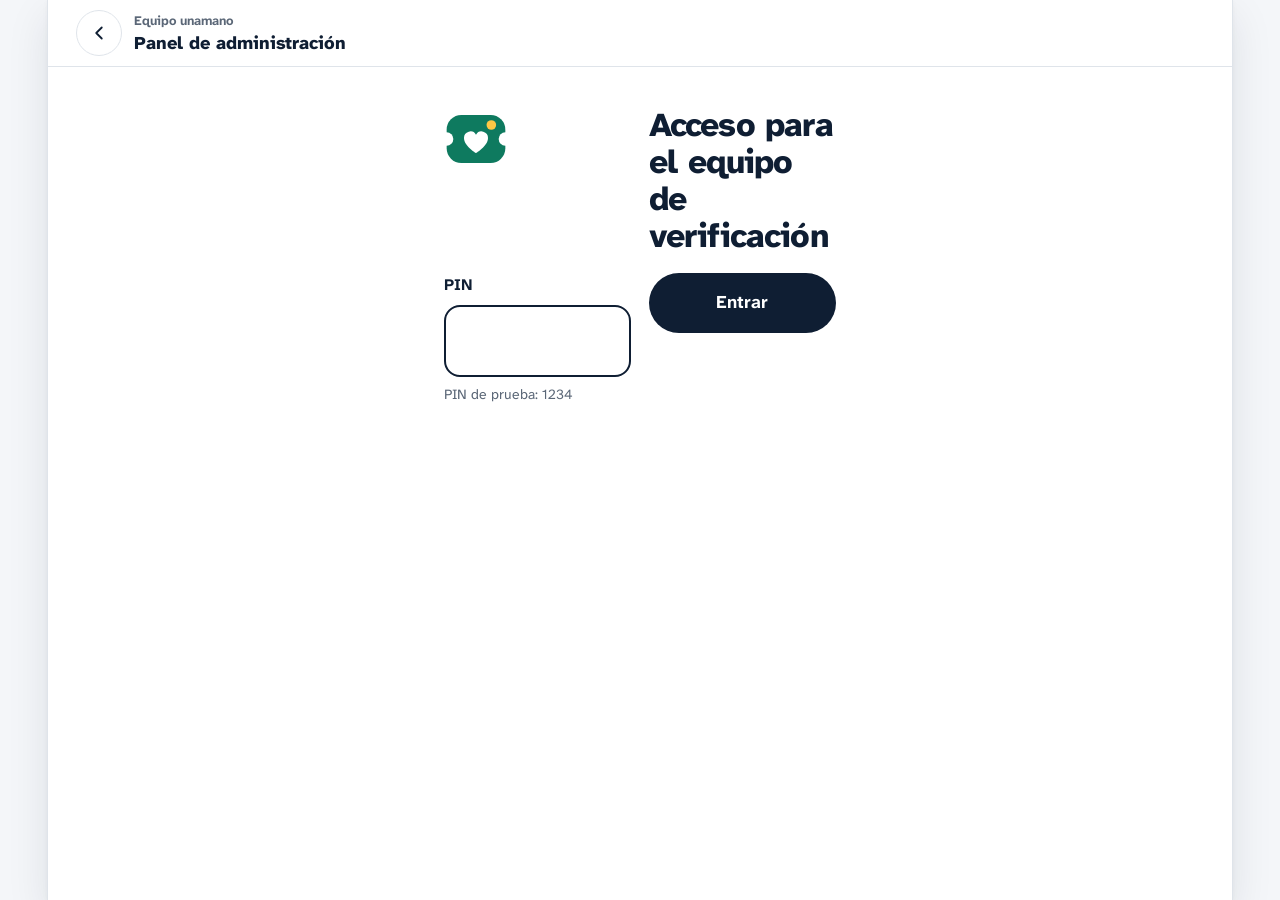
==== commit 2caca897: "Replanteo: impacto social, accesibilidad e inicio con gráficos - Mensaje central «Cada número suma» " ====
--- a/admin/index.html
+++ b/admin/index.html
@@ -13,7 +13,7 @@
   <meta name="mobile-web-app-capable" content="yes">
   <meta name="apple-mobile-web-app-status-bar-style" content="default">
   <meta name="apple-mobile-web-app-title" content="unamano">
-  <link rel="preload" href="../assets/fonts/jakarta.woff2" as="font" type="font/woff2" crossorigin>
+  <link rel="preload" href="../assets/fonts/atkinson.woff2" as="font" type="font/woff2" crossorigin>
   <link rel="stylesheet" href="../assets/css/base.css">
   <link rel="stylesheet" href="../assets/css/app.css">
 </head>
@@ -22,21 +22,21 @@
     <main id="view" tabindex="-1" aria-live="polite"></main>
     <nav class="tabbar" aria-label="Navegación principal">
       <a href="#/" data-tab="home">
-        <svg width="22" height="22" viewBox="0 0 24 24" fill="none" stroke="currentColor" stroke-width="2.2" stroke-linecap="round" stroke-linejoin="round" aria-hidden="true"><path d="M12 20s-7.5-4.4-7.5-10A4.2 4.2 0 0 1 12 7.6 4.2 4.2 0 0 1 19.5 10c0 5.6-7.5 10-7.5 10z"/></svg>
+        <svg width="24" height="24" viewBox="0 0 24 24" fill="none" stroke="currentColor" stroke-width="2.2" stroke-linecap="round" stroke-linejoin="round" aria-hidden="true"><path d="M4 20V10M10 20V4M16 20v-7M22 20H2"/></svg>
+        <span>Impacto</span>
+      </a>
+      <a href="#/causas" data-tab="causes">
+        <svg width="24" height="24" viewBox="0 0 24 24" fill="none" stroke="currentColor" stroke-width="2.2" stroke-linecap="round" stroke-linejoin="round" aria-hidden="true"><path d="M12 20s-7.5-4.4-7.5-10A4.2 4.2 0 0 1 12 7.6 4.2 4.2 0 0 1 19.5 10c0 5.6-7.5 10-7.5 10z"/></svg>
         <span>Causas</span>
       </a>
       <a href="#/mis-numeros" data-tab="mine">
-        <svg width="22" height="22" viewBox="0 0 24 24" fill="none" stroke="currentColor" stroke-width="2.2" stroke-linecap="round" stroke-linejoin="round" aria-hidden="true"><path d="M3 8a2 2 0 0 0 2-2h14a2 2 0 0 0 2 2v2a2 2 0 0 0 0 4v2a2 2 0 0 0-2 2H5a2 2 0 0 0-2-2v-2a2 2 0 0 0 0-4z"/><path d="M14 6v12" stroke-dasharray="2 2.6"/></svg>
+        <svg width="24" height="24" viewBox="0 0 24 24" fill="none" stroke="currentColor" stroke-width="2.2" stroke-linecap="round" stroke-linejoin="round" aria-hidden="true"><path d="M3 8a2 2 0 0 0 2-2h14a2 2 0 0 0 2 2v2a2 2 0 0 0 0 4v2a2 2 0 0 0-2 2H5a2 2 0 0 0-2-2v-2a2 2 0 0 0 0-4z"/><path d="M14 6v12" stroke-dasharray="2 2.6"/></svg>
         <span>Mis números</span>
       </a>
       <a href="#/postular" data-tab="apply">
-        <svg width="22" height="22" viewBox="0 0 24 24" fill="none" stroke="currentColor" stroke-width="2.2" stroke-linecap="round" stroke-linejoin="round" aria-hidden="true"><path d="M8 13V5.5a1.5 1.5 0 0 1 3 0V11M11 10V4.5a1.5 1.5 0 0 1 3 0V11M14 10.5V6a1.5 1.5 0 0 1 3 0v7c0 4.4-2.8 8-7 8-2.6 0-4.2-1.3-5.6-3.4L2.8 15a1.6 1.6 0 0 1 2.6-1.8L8 15"/></svg>
+        <svg width="24" height="24" viewBox="0 0 24 24" fill="none" stroke="currentColor" stroke-width="2.2" stroke-linecap="round" stroke-linejoin="round" aria-hidden="true"><path d="M8 13V5.5a1.5 1.5 0 0 1 3 0V11M11 10V4.5a1.5 1.5 0 0 1 3 0V11M14 10.5V6a1.5 1.5 0 0 1 3 0v7c0 4.4-2.8 8-7 8-2.6 0-4.2-1.3-5.6-3.4L2.8 15a1.6 1.6 0 0 1 2.6-1.8L8 15"/></svg>
         <span>Postular</span>
       </a>
-      <button type="button" data-tab="more" data-more>
-        <svg width="22" height="22" viewBox="0 0 24 24" fill="none" stroke="currentColor" stroke-width="2.2" stroke-linecap="round" stroke-linejoin="round" aria-hidden="true"><circle cx="5" cy="12" r="1.4"/><circle cx="12" cy="12" r="1.4"/><circle cx="19" cy="12" r="1.4"/></svg>
-        <span>Más</span>
-      </button>
     </nav>
   </div>
   <div id="sheet-root"></div>
--- a/assets/css/base.css
+++ b/assets/css/base.css
@@ -1,129 +1,137 @@
 /* ==========================================================
    unamano — sistema visual
-   Seria como una app financiera, cálida como una causa:
-   superficies limpias, un verde de confianza y toques de sol y coral.
+   Tipografía: Atkinson Hyperlegible, diseñada por el Braille
+   Institute para que la lea bien cualquier persona, también
+   quienes tienen baja visión. Es la idea del proyecto: que
+   nadie quede fuera.
+   Todo se mide en rem para que "Letra grande" escale la app.
    ========================================================== */
 
-@font-face { font-family: "Jakarta"; src: url("../fonts/jakarta.woff2") format("woff2"); font-weight: 200 800; font-style: normal; font-display: swap; }
-@font-face { font-family: "Fraunces"; src: url("../fonts/fraunces-italic.woff2") format("woff2"); font-weight: 100 900; font-style: italic; font-display: swap; }
+@font-face { font-family: "Atkinson"; src: url("../fonts/atkinson.woff2") format("woff2"); font-weight: 200 800; font-style: normal; font-display: swap; }
+@font-face { font-family: "Atkinson"; src: url("../fonts/atkinson-italic.woff2") format("woff2"); font-weight: 200 800; font-style: italic; font-display: swap; }
+@font-face { font-family: "Atkinson Mono"; src: url("../fonts/atkinson-mono.woff2") format("woff2"); font-weight: 200 800; font-style: normal; font-display: swap; }
 
 :root {
   --bg: #FFFFFF;
-  --surface: #F6F7F4;
-  --surface-2: #EEF1EC;
-  --line: #E4E8E2;
-  --ink: #10231D;
-  --ink-2: #44554F;
-  --ink-3: #66746F;
+  --surface: #F4F6F9;
+  --surface-2: #E9EDF2;
+  --line: #DFE4EA;
+  --ink: #0F1E33;
+  --ink-2: #3F4B5C;
+  --ink-3: #5B6777;
 
-  --brand: #0E7A5F;
-  --brand-700: #0A5E49;
-  --brand-900: #073D30;
-  --brand-50: #E8F5EF;
-  --brand-100: #CDEBDD;
+  --brand: #0F1E33;
+  --sun: #FFC23D;
+  --sun-50: #FFF5DB;
+  --ok: #0E7A5F;
+  --ok-50: #E6F4EE;
+  --bad: #B3261E;
+  --bad-50: #FDECEA;
 
-  --sun: #FFC845;
-  --sun-600: #E9A800;
-  --sun-50: #FFF6DC;
-  --coral: #FF6B57;
-  --coral-50: #FFEDE9;
-  --sky-50: #EAF0FF;
+  --f-sans: "Atkinson", system-ui, -apple-system, "Segoe UI", Roboto, sans-serif;
+  --f-mono: "Atkinson Mono", ui-monospace, "SF Mono", Menlo, monospace;
 
-  --f-sans: "Jakarta", system-ui, -apple-system, "Segoe UI", Roboto, sans-serif;
-  --f-serif: "Fraunces", Georgia, serif;
-
-  --r-s: 12px;
-  --r: 18px;
-  --r-l: 26px;
-  --sh-1: 0 1px 2px rgba(16, 35, 29, .05), 0 2px 10px rgba(16, 35, 29, .05);
-  --sh-2: 0 2px 6px rgba(16, 35, 29, .05), 0 14px 40px rgba(16, 35, 29, .10);
-  --sh-3: 0 24px 70px rgba(16, 35, 29, .18);
+  --r-s: .75rem;
+  --r: 1.125rem;
+  --r-l: 1.5rem;
+  --sh-1: 0 1px 2px rgba(15, 30, 51, .06), 0 2px 10px rgba(15, 30, 51, .05);
+  --sh-2: 0 2px 6px rgba(15, 30, 51, .06), 0 16px 40px rgba(15, 30, 51, .10);
+  --sh-3: 0 30px 80px rgba(15, 30, 51, .20);
   --ease: cubic-bezier(.2, .8, .2, 1);
   --spring: cubic-bezier(.34, 1.4, .64, 1);
   --safe-b: env(safe-area-inset-bottom, 0px);
   --safe-t: env(safe-area-inset-top, 0px);
 }
+html[data-size="l"] { font-size: 112.5%; }
+html[data-size="xl"] { font-size: 125%; }
 
 *, *::before, *::after { box-sizing: border-box; }
 html { -webkit-text-size-adjust: 100%; scroll-behavior: smooth; }
 body {
   margin: 0; background: var(--bg); color: var(--ink);
-  font-family: var(--f-sans); font-size: 16px; line-height: 1.55;
+  font-family: var(--f-sans); font-size: 1.0625rem; line-height: 1.55;
   -webkit-font-smoothing: antialiased; text-rendering: optimizeLegibility;
 }
 img, svg { display: block; max-width: 100%; }
 button, input, select, textarea { font: inherit; color: inherit; }
 button { cursor: pointer; }
 a { color: inherit; }
-:focus-visible { outline: 3px solid color-mix(in srgb, var(--brand) 55%, transparent); outline-offset: 2px; border-radius: 8px; }
+:focus-visible { outline: 3px solid #2a78d6; outline-offset: 2px; border-radius: .5rem; }
 
 /* ---------- Tipografía ---------- */
-.h-xl, .h-l, .h-m, .h-s { font-weight: 800; letter-spacing: -.035em; line-height: 1.02; margin: 0; }
-.h-xl { font-size: clamp(44px, 6.4vw, 84px); }
-.h-l { font-size: clamp(34px, 4.6vw, 58px); }
-.h-m { font-size: clamp(26px, 3vw, 36px); letter-spacing: -.03em; line-height: 1.08; }
-.h-s { font-size: 20px; letter-spacing: -.02em; line-height: 1.2; }
-.warm { font-family: var(--f-serif); font-style: italic; font-weight: 500; letter-spacing: -.02em; font-variation-settings: "SOFT" 100, "opsz" 144; }
-.eyebrow { font-size: 12px; font-weight: 800; letter-spacing: .12em; text-transform: uppercase; color: var(--brand); }
+.h-xl, .h-l, .h-m, .h-s { font-weight: 800; letter-spacing: -.025em; line-height: 1.05; margin: 0; }
+.h-xl { font-size: clamp(2.6rem, 6vw, 5rem); }
+.h-l { font-size: clamp(2.1rem, 4.2vw, 3.4rem); }
+.h-m { font-size: clamp(1.6rem, 2.6vw, 2.1rem); line-height: 1.12; }
+.h-s { font-size: 1.25rem; line-height: 1.2; }
+/* Subrayado tipo destacador: marca lo que importa */
+.mark { background: linear-gradient(transparent 62%, var(--sun) 62%, var(--sun) 92%, transparent 92%); padding: 0 .08em; -webkit-box-decoration-break: clone; box-decoration-break: clone; }
+.eyebrow { font-size: .8125rem; font-weight: 800; letter-spacing: .1em; text-transform: uppercase; color: var(--ink-3); }
 .muted { color: var(--ink-2); }
 .num { font-variant-numeric: tabular-nums; }
+.mono { font-family: var(--f-mono); }
 
 /* ---------- Botones ---------- */
 .btn {
   --bg: var(--brand); --fg: #fff; --bd: transparent;
-  display: inline-flex; align-items: center; justify-content: center; gap: 10px;
-  min-height: 52px; padding: 0 24px; border-radius: 999px;
-  border: 1.5px solid var(--bd); background: var(--bg); color: var(--fg);
-  font-weight: 700; font-size: 16px; text-decoration: none; white-space: nowrap;
+  display: inline-flex; align-items: center; justify-content: center; gap: .6rem;
+  min-height: 3.375rem; padding: 0 1.5rem; border-radius: 999px;
+  border: 2px solid var(--bd); background: var(--bg); color: var(--fg);
+  font-weight: 700; font-size: 1.0625rem; text-decoration: none; white-space: nowrap; text-align: center;
   transition: transform .18s var(--ease), box-shadow .2s var(--ease), background .2s;
   -webkit-tap-highlight-color: transparent; user-select: none;
 }
-.btn:hover { background: color-mix(in srgb, var(--bg) 90%, #000); box-shadow: 0 8px 22px -8px color-mix(in srgb, var(--bg) 70%, transparent); }
+.btn:hover { background: color-mix(in srgb, var(--bg) 88%, #000); }
 .btn:active { transform: scale(.97); }
-.btn[disabled], .btn.is-disabled { opacity: .45; pointer-events: none; }
+.btn[disabled], .btn.is-disabled { opacity: .4; pointer-events: none; }
 .btn-sun { --bg: var(--sun); --fg: var(--ink); }
 .btn-light { --bg: #fff; --fg: var(--ink); --bd: var(--line); }
-.btn-light:hover { background: var(--surface); box-shadow: none; }
+.btn-light:hover { background: var(--surface); }
 .btn-ghost { --bg: transparent; --fg: var(--ink); }
-.btn-ghost:hover { background: var(--surface); box-shadow: none; }
-.btn-danger { --bg: #fff; --fg: #B3261E; --bd: #F2C8C4; }
-.btn-danger:hover { background: #FFF4F3; box-shadow: none; }
-.btn-ink { --bg: var(--ink); --fg: #fff; }
+.btn-ghost:hover { background: var(--surface); }
+.btn-danger { --bg: #fff; --fg: var(--bad); --bd: #F2C8C4; }
+.btn-danger:hover { background: #FFF6F5; }
+.btn-ok { --bg: var(--ok); --fg: #fff; }
 .btn-block { width: 100%; }
-.btn-s { min-height: 40px; padding: 0 16px; font-size: 14px; }
-.btn-l { min-height: 58px; padding: 0 30px; font-size: 17px; }
+.btn-s { min-height: 2.75rem; padding: 0 1.1rem; font-size: .9375rem; }
+.btn-l { min-height: 3.75rem; padding: 0 1.75rem; font-size: 1.125rem; }
 
 /* ---------- Piezas ---------- */
 .card { background: #fff; border: 1px solid var(--line); border-radius: var(--r-l); box-shadow: var(--sh-1); }
-.vpill {
-  display: inline-flex; align-items: center; gap: 6px; height: 28px; padding: 0 11px 0 9px;
-  border-radius: 999px; background: #fff; color: var(--brand-700); font-size: 12.5px; font-weight: 800;
-  box-shadow: 0 2px 10px rgba(16,35,29,.12);
-}
-.chip { display: inline-flex; align-items: center; gap: 6px; height: 28px; padding: 0 11px; border-radius: 999px; font-size: 12.5px; font-weight: 700; background: var(--surface); color: var(--ink-2); }
-.chip-ok { background: var(--brand-50); color: var(--brand-700); }
+.vpill { display: inline-flex; align-items: center; gap: .35rem; height: 1.85rem; padding: 0 .75rem 0 .55rem; border-radius: 999px; background: #fff; color: var(--ok); font-size: .8125rem; font-weight: 800; box-shadow: 0 2px 10px rgba(15,30,51,.14); }
+.chip { display: inline-flex; align-items: center; gap: .4rem; height: 1.85rem; padding: 0 .7rem; border-radius: 999px; font-size: .8125rem; font-weight: 700; background: var(--surface); color: var(--ink-2); white-space: nowrap; }
+.chip-ok { background: var(--ok-50); color: var(--ok); }
 .chip-sun { background: var(--sun-50); color: #7A5200; }
-.chip-coral { background: var(--coral-50); color: #A1311F; }
-.chip-sky { background: var(--sky-50); color: #2B45B8; }
+.chip-bad { background: var(--bad-50); color: var(--bad); }
+.cat { display: inline-flex; align-items: center; gap: .4rem; height: 1.85rem; padding: 0 .7rem 0 .35rem; border-radius: 999px; font-size: .8125rem; font-weight: 800; color: var(--ink); background: #fff; white-space: nowrap; }
+.cat i { width: 1.35rem; height: 1.35rem; border-radius: 50%; display: grid; place-items: center; color: #fff; }
 
-.bar { position: relative; height: 10px; border-radius: 999px; background: var(--surface-2); overflow: hidden; }
-.bar > i {
-  position: absolute; inset: 0 auto 0 0; width: var(--p, 0%); border-radius: inherit;
-  background: linear-gradient(90deg, var(--brand) 0%, var(--brand) 70%, #2FA37F 100%);
-  transition: width 1.1s var(--ease);
-}
-.bar > i::after { content: ""; position: absolute; right: 2px; top: 50%; width: 6px; height: 6px; margin-top: -3px; border-radius: 50%; background: var(--sun); box-shadow: 0 0 0 3px rgba(255,200,69,.35); }
+.bar { position: relative; height: .75rem; border-radius: 999px; background: var(--surface-2); overflow: hidden; }
+.bar > i { position: absolute; inset: 0 auto 0 0; width: var(--p, 0%); border-radius: inherit; background: var(--c, var(--ok)); transition: width 1.1s var(--ease); }
 
 /* Foto con respaldo */
 .ph { position: relative; overflow: hidden; background: var(--surface); container-type: size; }
 .ph img { position: absolute; inset: 0; width: 100%; height: 100%; object-fit: cover; }
 .ph-fb { position: absolute; inset: 0; display: grid; place-items: center; }
-.ph-fb span { font-family: var(--f-serif); font-style: italic; font-weight: 500; font-size: min(120px, 42cqmin); line-height: 1; font-variation-settings: "SOFT" 100, "opsz" 144; }
+.ph-fb svg { width: min(4.5rem, 34cqmin); height: min(4.5rem, 34cqmin); opacity: .9; }
 
 .seal { flex-shrink: 0; }
-.seal text { font-family: var(--f-sans); }
+.sr-only { position: absolute !important; width: 1px; height: 1px; padding: 0; margin: -1px; overflow: hidden; clip: rect(0 0 0 0); white-space: nowrap; border: 0; }
 
-.sr-only { position: absolute !important; width: 1px; height: 1px; padding: 0; margin: -1px; overflow: hidden; clip: rect(0 0 0 0); white-space: nowrap; border: 0; }
+/* ---------- Gráficos ---------- */
+.viz svg text { font-family: var(--f-sans); }
+.viz .axis { fill: var(--ink-3); font-size: 12px; }
+.viz .grid { stroke: var(--line); stroke-width: 1; }
+.viz .mk { transition: opacity .15s; cursor: pointer; }
+.viz:hover .mk:not(:hover) { opacity: .55; }
+.vtip { position: fixed; z-index: 200; pointer-events: none; background: var(--ink); color: #fff; padding: .55rem .75rem; border-radius: .75rem; font-size: .875rem; line-height: 1.35; box-shadow: var(--sh-2); opacity: 0; transform: translate(-50%, calc(-100% - 10px)); transition: opacity .12s; white-space: nowrap; }
+.vtip b { display: block; font-size: 1rem; }
+.vtip.on { opacity: 1; }
+.legend-l { display: flex; flex-direction: column; gap: .55rem; }
+.legend-l div { display: grid; grid-template-columns: auto 1fr auto; gap: .6rem; align-items: center; font-size: .9375rem; }
+.legend-l i { width: .8rem; height: .8rem; border-radius: .25rem; }
+.legend-l b { font-variant-numeric: tabular-nums; }
+.legend-l span { color: var(--ink-2); }
 
 @media (prefers-reduced-motion: reduce) {
   *, *::before, *::after { animation-duration: .001ms !important; animation-iteration-count: 1 !important; transition-duration: .001ms !important; scroll-behavior: auto !important; }
--- a/assets/css/app.css
+++ b/assets/css/app.css
@@ -1,472 +1,490 @@
 /* ==========================================================
-   unamano — app
+   unamano — app (todo en rem: escala con "Letra grande")
    ========================================================== */
 
 body.app { background: var(--surface); min-height: 100dvh; overscroll-behavior-y: none; }
-.shell { position: relative; max-width: 480px; min-height: 100dvh; margin: 0 auto; background: var(--bg); }
-@media (min-width: 520px) { .shell { box-shadow: 0 0 0 1px var(--line), var(--sh-2); } }
-
-#view { min-height: 100dvh; padding-bottom: calc(104px + var(--safe-b)); outline: none; }
+.shell { position: relative; max-width: 30rem; min-height: 100dvh; margin: 0 auto; background: var(--bg); }
+@media (min-width: 32rem) { .shell { box-shadow: 0 0 0 1px var(--line), var(--sh-2); } }
+#view { min-height: 100dvh; padding-bottom: calc(6.5rem + var(--safe-b)); outline: none; }
 body.no-tabbar #view { padding-bottom: 0; }
 
-/* ---------- Tab bar ---------- */
+/* ---------- Barra inferior ---------- */
 .tabbar {
-  position: fixed; z-index: 40; left: 50%; transform: translateX(-50%); bottom: 0;
-  width: min(480px, 100%); display: grid; grid-template-columns: repeat(4, minmax(0, 1fr));
-  padding: 8px 10px calc(8px + var(--safe-b)); background: rgba(255,255,255,.92);
-  backdrop-filter: blur(16px); -webkit-backdrop-filter: blur(16px); border-top: 1px solid var(--line);
+  position: fixed; z-index: 40; left: 50%; transform: translateX(-50%); bottom: 0; width: min(30rem, 100%);
+  display: grid; grid-template-columns: repeat(4, minmax(0, 1fr)); padding: .4rem .5rem calc(.4rem + var(--safe-b));
+  background: rgba(255,255,255,.95); backdrop-filter: blur(16px); -webkit-backdrop-filter: blur(16px); border-top: 1px solid var(--line);
   transition: transform .35s var(--ease);
 }
 body.no-tabbar .tabbar { transform: translate(-50%, 110%); pointer-events: none; }
-.tabbar a, .tabbar button {
-  display: flex; flex-direction: column; align-items: center; justify-content: center; gap: 4px;
-  min-height: 54px; border-radius: 16px; border: 0; background: transparent;
-  color: var(--ink-3); text-decoration: none; font-size: 11.5px; font-weight: 700; -webkit-tap-highlight-color: transparent;
-}
-.tabbar svg { transition: transform .3s var(--spring); }
-.tabbar .on { color: var(--brand); }
-.tabbar .on svg { transform: translateY(-1px) scale(1.08); fill: var(--brand-50); }
+.tabbar a { display: flex; flex-direction: column; align-items: center; justify-content: center; gap: .2rem; min-height: 3.6rem; border-radius: 1rem; color: var(--ink-3); text-decoration: none; font-size: .8125rem; font-weight: 700; -webkit-tap-highlight-color: transparent; }
+.tabbar a.on { color: var(--ink); }
+.tabbar a.on svg { background: var(--sun); border-radius: 999px; padding: 2px 14px; width: auto; height: 28px; box-sizing: content-box; }
+.tabbar svg { transition: background .2s; padding: 2px 14px; box-sizing: content-box; height: 28px; }
 
 /* ---------- Barras superiores ---------- */
-.topbar {
-  position: sticky; top: 0; z-index: 30; display: flex; align-items: center; justify-content: space-between; gap: 12px;
-  padding: calc(12px + var(--safe-t)) 20px 12px; background: rgba(255,255,255,.9);
-  backdrop-filter: blur(14px); -webkit-backdrop-filter: blur(14px);
-}
-.brand { display: flex; align-items: center; gap: 9px; text-decoration: none; color: var(--ink); }
-.topbar-r { display: flex; align-items: center; gap: 8px; }
-.icon-btn {
-  width: 44px; height: 44px; border-radius: 22px; border: 1px solid var(--line); background: #fff;
-  display: grid; place-items: center; color: var(--ink); text-decoration: none; flex-shrink: 0;
-  transition: background .2s, transform .15s;
-}
+.topbar { position: sticky; top: 0; z-index: 30; display: flex; align-items: center; justify-content: space-between; gap: .75rem; padding: calc(.75rem + var(--safe-t)) 1.25rem .75rem; background: rgba(255,255,255,.94); backdrop-filter: blur(14px); -webkit-backdrop-filter: blur(14px); }
+.brand { display: flex; align-items: center; gap: .55rem; text-decoration: none; color: var(--ink); }
+.topbar-r { display: flex; gap: .5rem; }
+.icon-btn { width: 2.9rem; height: 2.9rem; border-radius: 50%; border: 1px solid var(--line); background: #fff; display: grid; place-items: center; color: var(--ink); text-decoration: none; flex-shrink: 0; transition: transform .15s; }
 .icon-btn:active { transform: scale(.94); }
-.icon-btn.float { border: 0; box-shadow: 0 4px 16px rgba(16,35,29,.18); }
-.subbar {
-  position: sticky; top: 0; z-index: 30; display: flex; align-items: center; gap: 12px;
-  padding: calc(10px + var(--safe-t)) 16px 10px; background: rgba(255,255,255,.92);
-  backdrop-filter: blur(14px); -webkit-backdrop-filter: blur(14px); border-bottom: 1px solid var(--line);
-}
-.subbar h1 { margin: 0; font-size: 18px; font-weight: 800; letter-spacing: -.02em; line-height: 1.2; }
-.subbar small { display: block; font-size: 12px; color: var(--ink-3); font-weight: 600; }
-
-.demo-banner {
-  margin: 4px 20px 0; padding: 10px 14px; border-radius: 14px; background: var(--sun-50); color: #6B4A00;
-  font-size: 12.5px; font-weight: 600; display: flex; gap: 10px; align-items: center;
-}
-
-/* ---------- Inicio ---------- */
-.hello { padding: 22px 20px 4px; }
-.hello p { margin: 0 0 8px; font-weight: 600; color: var(--ink-2); }
-.hello h1 { margin: 0; font-size: clamp(34px, 9.4vw, 42px); font-weight: 800; letter-spacing: -.04em; line-height: 1.04; }
-.hello h1 .warm { color: var(--brand); }
-.search {
-  margin: 18px 20px 0; display: flex; align-items: center; gap: 10px; height: 52px; padding: 0 16px;
-  border-radius: 16px; background: var(--surface); border: 1px solid transparent; transition: border-color .2s, background .2s;
-}
-.search:focus-within { background: #fff; border-color: var(--brand); }
-.search input { border: 0; outline: 0; background: transparent; flex: 1; font-size: 16px; min-width: 0; }
+.icon-btn.float { border: 0; box-shadow: 0 4px 16px rgba(15,30,51,.2); }
+.subbar { position: sticky; top: 0; z-index: 30; display: flex; align-items: center; gap: .75rem; padding: calc(.6rem + var(--safe-t)) 1rem .6rem; background: rgba(255,255,255,.95); backdrop-filter: blur(14px); -webkit-backdrop-filter: blur(14px); border-bottom: 1px solid var(--line); }
+.subbar-t { min-width: 0; }
+.subbar h1 { margin: 0; font-size: 1.125rem; font-weight: 800; line-height: 1.25; white-space: nowrap; overflow: hidden; text-overflow: ellipsis; }
+.subbar small { display: block; font-size: .8125rem; color: var(--ink-3); font-weight: 700; }
+
+.page-head { padding: .75rem 1.25rem .25rem; }
+.page-head h1 { margin: 0; font-size: 2rem; font-weight: 800; letter-spacing: -.025em; line-height: 1.1; }
+.page-head p { margin: .4rem 0 0; color: var(--ink-2); }
+.sec-t { display: flex; align-items: baseline; justify-content: space-between; gap: .75rem; margin: 2rem 1.25rem .9rem; }
+.sec-t h2 { margin: 0; font-size: 1.375rem; font-weight: 800; letter-spacing: -.02em; }
+.sec-t a { font-size: .9375rem; font-weight: 700; color: var(--ok); text-decoration: none; }
+
+/* ---------- Impacto (inicio) ---------- */
+.ih { padding: .5rem 1.25rem 0; }
+.ih-collage { position: relative; height: 13.5rem; margin-bottom: 1.4rem; }
+.ih-collage .ph { position: absolute; border-radius: 1.4rem; box-shadow: var(--sh-2); }
+.ih-collage .c1 { left: 0; top: 0; width: 62%; height: 100%; }
+.ih-collage .c2 { right: 0; top: 0; width: 35%; height: 48%; }
+.ih-collage .c3 { right: 0; bottom: 0; width: 35%; height: 48%; }
+.ih h1 { margin: .4rem 0 0; font-size: 2.6rem; font-weight: 800; letter-spacing: -.03em; line-height: 1.02; }
+.ih p { margin: .75rem 0 0; font-size: 1.0625rem; color: var(--ink-2); }
+.demo-tag { display: inline-flex; align-items: center; gap: .4rem; margin-top: .9rem; padding: .35rem .7rem; border-radius: 999px; background: var(--sun-50); color: #6B4A00; font-size: .8125rem; font-weight: 700; }
+
+.kpis { display: grid; grid-template-columns: repeat(2, minmax(0, 1fr)); gap: .7rem; padding: 1.5rem 1.25rem 0; }
+.kpi { border-radius: 1.25rem; padding: 1rem; display: flex; flex-direction: column; gap: .3rem; background: var(--surface); }
+.kpi-ic { width: 2.5rem; height: 2.5rem; border-radius: .8rem; display: grid; place-items: center; margin-bottom: .3rem; }
+.kpi b { font-size: 1.75rem; font-weight: 800; letter-spacing: -.03em; line-height: 1.05; }
+.kpi > span:last-child { font-size: .875rem; color: var(--ink-2); line-height: 1.3; }
+.k1 { background: var(--ink); color: #fff; }
+.k1 > span:last-child { color: #C9D3E0; }
+.k1 .kpi-ic { background: var(--sun); color: var(--ink); }
+.k2 .kpi-ic { background: var(--ok-50); color: var(--ok); }
+.k3 .kpi-ic { background: #E6F0FB; color: #2a78d6; }
+.k4 .kpi-ic { background: #FDEDE5; color: #C24E1F; }
+
+.live-cta, .apply-cta { margin: 1rem 1.25rem 0; display: flex; align-items: center; gap: .9rem; padding: 1.1rem 1.1rem 1.1rem 1.25rem; border-radius: 1.25rem; text-decoration: none; color: var(--ink); background: var(--sun); }
+.live-cta b, .apply-cta b { display: block; font-size: 1.0625rem; line-height: 1.25; }
+.live-cta span, .apply-cta span { font-size: .9375rem; }
+.live-cta > div, .apply-cta > div { flex: 1; }
+.live-cta .arr, .apply-cta .arr { width: 2.75rem; height: 2.75rem; border-radius: 50%; background: var(--ink); color: #fff; display: grid; place-items: center; flex-shrink: 0; }
+.pulse { width: .75rem; height: .75rem; border-radius: 50%; background: var(--ink); box-shadow: 0 0 0 0 rgba(15,30,51,.5); animation: pulse 1.8s infinite; flex-shrink: 0; }
+@keyframes pulse { 70% { box-shadow: 0 0 0 .7rem rgba(15,30,51,0); } 100% { box-shadow: 0 0 0 0 rgba(15,30,51,0); } }
+.apply-cta { background: var(--ink); color: #fff; margin-bottom: .5rem; }
+.apply-cta span { color: #C9D3E0; }
+.apply-cta .arr { background: var(--sun); color: var(--ink); }
+
+.panel { margin: 1rem 1.25rem 0; padding: 1.25rem; border: 1px solid var(--line); border-radius: 1.4rem; background: #fff; }
+.panel-h { display: flex; flex-direction: column; gap: .1rem; margin-bottom: 1rem; }
+.panel-h h2 { margin: 0; font-size: 1.1875rem; font-weight: 800; letter-spacing: -.015em; }
+.panel-h span { font-size: .875rem; color: var(--ink-3); display: flex; align-items: center; gap: .4rem; }
+.panel-f { margin: .75rem 0 0; font-size: .875rem; color: var(--ink-3); }
+.donut-wrap { display: flex; gap: 1.1rem; align-items: center; flex-wrap: wrap; }
+.donut-wrap .viz { width: 10.5rem !important; }
+.donut-wrap .legend-l { flex: 1; min-width: 10rem; }
+.hbars { display: flex; flex-direction: column; gap: .7rem; }
+.hb { display: grid; grid-template-columns: 7.2rem 1fr auto; gap: .6rem; align-items: center; font-size: .9375rem; cursor: pointer; }
+.hb-l { white-space: nowrap; overflow: hidden; text-overflow: ellipsis; }
+.hb-t { height: .75rem; border-radius: 999px; background: var(--surface); overflow: hidden; }
+.hb-t i { display: block; height: 100%; border-radius: 0 4px 4px 0; }
+.hb-v { font-size: .875rem; min-width: 4.2rem; text-align: right; }
+.split-bar { display: flex; gap: 2px; height: 2.75rem; border-radius: .75rem; overflow: hidden; }
+.split-bar > div { display: flex; align-items: center; padding: 0 .7rem; font-weight: 800; font-size: .9375rem; white-space: nowrap; overflow: hidden; }
+.split-note { display: none; }
+
+.rail { display: flex; gap: .9rem; overflow-x: auto; scroll-snap-type: x mandatory; padding: 0 1.25rem 1rem; scrollbar-width: none; scroll-padding: 1.25rem; }
+.rail::-webkit-scrollbar { display: none; }
+.story { flex: 0 0 82%; max-width: 21rem; scroll-snap-align: start; border-radius: 1.4rem; overflow: hidden; background: #fff; border: 1px solid var(--line); text-decoration: none; color: var(--ink); display: flex; flex-direction: column; }
+.story .ph { aspect-ratio: 16 / 10; }
+.done-badge { position: absolute; left: .75rem; bottom: .75rem; display: inline-flex; align-items: center; gap: .35rem; padding: .3rem .65rem; border-radius: 999px; background: var(--ok); color: #fff; font-size: .8125rem; font-weight: 800; }
+.story-b { padding: 1rem 1.1rem 1.15rem; display: flex; flex-direction: column; gap: .5rem; align-items: flex-start; }
+.story-b .cat { background: var(--surface); }
+.story-b > b { font-size: 1.0625rem; line-height: 1.3; }
+.story-b p { margin: 0; color: var(--ink-2); font-size: .9375rem; }
+.story-m { display: flex; justify-content: space-between; width: 100%; font-size: .875rem; color: var(--ink-3); padding-top: .5rem; border-top: 1px solid var(--line); margin-top: .2rem; }
+.story-m b { color: var(--ink); }
+
+.feed ul { list-style: none; margin: 0; padding: 0; }
+.feed li { display: flex; gap: .8rem; align-items: flex-start; padding: .75rem 0; border-top: 1px solid var(--line); font-size: .9375rem; line-height: 1.4; }
+.feed li:first-child { border-top: 0; padding-top: 0; }
+.fd-ic { width: 2.3rem; height: 2.3rem; border-radius: .75rem; display: grid; place-items: center; flex-shrink: 0; }
+.feed a { color: var(--ink); font-weight: 700; }
+.feed small { display: block; color: var(--ink-3); font-size: .8125rem; margin-top: .1rem; }
+.live-dot { width: .5rem; height: .5rem; border-radius: 50%; background: #E0453A; display: inline-block; animation: blink 1.6s infinite; }
+@keyframes blink { 50% { opacity: .3; } }
+
+.trio { display: grid; gap: .7rem; padding: 1rem 1.25rem 0; }
+.trio > div { display: grid; grid-template-columns: auto 1fr; gap: .2rem .9rem; padding: 1rem; border-radius: 1.2rem; background: var(--surface); }
+.trio > div > span { grid-row: span 2; width: 2.6rem; height: 2.6rem; border-radius: .8rem; background: var(--ok-50); color: var(--ok); display: grid; place-items: center; }
+.trio b { font-size: 1rem; }
+.trio p { margin: 0; color: var(--ink-2); font-size: .9375rem; }
+
+/* ---------- Causas ---------- */
+.search { margin: 1rem 1.25rem 0; display: flex; align-items: center; gap: .65rem; height: 3.4rem; padding: 0 1rem; border-radius: 1rem; background: var(--surface); border: 2px solid transparent; }
+.search:focus-within { background: #fff; border-color: var(--ink); }
+.search input { border: 0; outline: 0; background: transparent; flex: 1; font-size: 1.0625rem; min-width: 0; }
 .search svg { color: var(--ink-3); flex-shrink: 0; }
-.chips { display: flex; gap: 8px; overflow-x: auto; padding: 14px 20px 2px; scrollbar-width: none; }
+.chips { display: flex; gap: .5rem; overflow-x: auto; padding: .9rem 1.25rem .25rem; scrollbar-width: none; }
 .chips::-webkit-scrollbar { display: none; }
-.chips button { flex-shrink: 0; height: 38px; padding: 0 16px; border-radius: 999px; border: 1px solid var(--line); background: #fff; font-weight: 700; font-size: 14px; color: var(--ink-2); transition: all .2s; }
+.chips button { flex-shrink: 0; display: inline-flex; align-items: center; gap: .45rem; height: 2.75rem; padding: 0 1rem 0 .55rem; border-radius: 999px; border: 1px solid var(--line); background: #fff; font-weight: 700; font-size: .9375rem; color: var(--ink); }
+.chips button:first-child { padding-left: 1rem; }
+.chips button i { width: 1.6rem; height: 1.6rem; border-radius: 50%; display: grid; place-items: center; color: #fff; }
 .chips button[aria-pressed="true"] { background: var(--ink); border-color: var(--ink); color: #fff; }
-
-.sec-t { display: flex; align-items: baseline; justify-content: space-between; gap: 10px; margin: 28px 20px 14px; font-size: 21px; font-weight: 800; letter-spacing: -.025em; }
-.sec-t small { font-size: 13px; font-weight: 600; color: var(--ink-3); letter-spacing: 0; }
-
-.rail { display: flex; gap: 14px; overflow-x: auto; scroll-snap-type: x mandatory; padding: 2px 20px 18px; scrollbar-width: none; scroll-padding: 20px; }
-.rail::-webkit-scrollbar { display: none; }
-
-/* Tarjeta destacada */
-.fcard { flex: 0 0 84%; max-width: 330px; scroll-snap-align: start; text-decoration: none; color: var(--ink); background: #fff; border-radius: 24px; box-shadow: var(--sh-2); overflow: hidden; transition: transform .25s var(--ease); }
-.fcard:active { transform: scale(.98); }
-.fcard .ph { aspect-ratio: 4 / 3.4; }
-.fcard-top { position: absolute; inset: 12px 12px auto 12px; display: flex; justify-content: space-between; z-index: 2; }
-.time-pill { display: inline-flex; align-items: center; gap: 5px; height: 28px; padding: 0 10px; border-radius: 999px; background: rgba(16,35,29,.72); color: #fff; font-size: 12.5px; font-weight: 700; backdrop-filter: blur(6px); }
-.time-pill.hot { background: var(--coral); }
-.fcard-b { padding: 16px 18px 18px; display: flex; flex-direction: column; gap: 10px; }
-.fcard-t { font-size: 18px; font-weight: 800; letter-spacing: -.02em; line-height: 1.2; }
-.fcard-o { font-size: 13px; color: var(--ink-3); font-weight: 600; margin-top: -4px; }
-.money-row { display: flex; justify-content: space-between; align-items: baseline; gap: 8px; font-size: 13.5px; color: var(--ink-2); }
-.money-row b { color: var(--ink); font-size: 16px; font-weight: 800; }
-.money-row .pct { font-weight: 800; color: var(--brand); }
-
-/* Lista */
-.list { display: flex; flex-direction: column; gap: 12px; padding: 0 20px; }
-.row { display: flex; gap: 14px; align-items: center; text-decoration: none; color: var(--ink); background: #fff; border: 1px solid var(--line); border-radius: 20px; padding: 10px; transition: transform .15s var(--ease), box-shadow .2s; }
-.row:active { transform: scale(.985); }
-.row:hover { box-shadow: var(--sh-1); }
-.row .ph { width: 84px; height: 84px; border-radius: 14px; flex-shrink: 0; }
-.row-b { flex: 1; min-width: 0; display: flex; flex-direction: column; gap: 6px; padding-right: 6px; }
-.row-t { font-weight: 800; font-size: 15.5px; line-height: 1.25; letter-spacing: -.01em; }
-.row-s { font-size: 13px; color: var(--ink-3); }
-.row-s b { color: var(--ink); }
-.row .bar { height: 7px; }
-.row .bar > i::after { display: none; }
-.empty-list { padding: 30px 20px; text-align: center; color: var(--ink-3); }
-
-.promises { display: grid; gap: 10px; padding: 30px 20px 4px; }
-.promise { display: flex; gap: 14px; align-items: center; padding: 16px; border-radius: 20px; background: var(--surface); }
-.promise .pi { width: 44px; height: 44px; border-radius: 14px; display: grid; place-items: center; flex-shrink: 0; }
-.promise:nth-child(1) .pi { background: var(--brand-50); color: var(--brand); }
-.promise:nth-child(2) .pi { background: var(--coral-50); color: var(--coral); }
-.promise:nth-child(3) .pi { background: var(--sun-50); color: var(--sun-600); }
-.promise b { display: block; font-size: 15px; line-height: 1.25; }
-.promise span { font-size: 13px; color: var(--ink-3); }
-
-.cta-apply { margin: 22px 20px 6px; display: flex; align-items: center; gap: 16px; padding: 20px; background: var(--brand); color: #fff; border-radius: 24px; text-decoration: none; position: relative; overflow: hidden; }
-.cta-apply::before { content: ""; position: absolute; right: -30px; top: -40px; width: 130px; height: 130px; border-radius: 50%; background: var(--sun); opacity: .95; }
-.cta-apply > * { position: relative; }
-.cta-apply h3 { margin: 0 0 4px; font-size: 19px; font-weight: 800; letter-spacing: -.02em; line-height: 1.2; }
-.cta-apply p { margin: 0; font-size: 14px; color: #D6EFE5; }
-.cta-apply .arr { width: 46px; height: 46px; border-radius: 23px; background: #fff; color: var(--brand); display: grid; place-items: center; flex-shrink: 0; }
+.clist { display: flex; flex-direction: column; gap: 1rem; padding: 1rem 1.25rem 0; }
+.ccard { display: block; text-decoration: none; color: var(--ink); background: #fff; border: 1px solid var(--line); border-radius: 1.4rem; overflow: hidden; box-shadow: var(--sh-1); transition: transform .2s var(--ease); }
+.ccard:active { transform: scale(.985); }
+.ccard-ph { position: relative; }
+.ccard-ph .ph { aspect-ratio: 16 / 10; }
+.ccard-top { position: absolute; inset: .75rem .75rem auto .75rem; display: flex; justify-content: space-between; gap: .5rem; z-index: 1; }
+.time-pill { display: inline-flex; align-items: center; gap: .35rem; height: 1.85rem; padding: 0 .7rem; border-radius: 999px; background: rgba(15,30,51,.8); color: #fff; font-size: .8125rem; font-weight: 700; }
+.time-pill.hot { background: #C2412D; }
+.ccard-b { padding: 1rem 1.1rem 1.15rem; display: flex; flex-direction: column; gap: .55rem; }
+.ccard-t { font-size: 1.25rem; font-weight: 800; letter-spacing: -.015em; line-height: 1.25; }
+.ccard-o { font-size: .9375rem; color: var(--ink-3); margin-top: -.2rem; }
+.money-row { display: flex; justify-content: space-between; align-items: baseline; gap: .5rem; font-size: .9375rem; color: var(--ink-2); }
+.money-row b { color: var(--ink); font-size: 1.0625rem; }
+.money-row .pct { font-weight: 800; color: var(--ink); }
+
+.list { display: flex; flex-direction: column; gap: .75rem; padding: 0 1.25rem; }
+.row { display: flex; gap: .9rem; align-items: center; text-decoration: none; color: var(--ink); background: #fff; border: 1px solid var(--line); border-radius: 1.2rem; padding: .65rem; }
+.row .ph { width: 5rem; height: 5rem; border-radius: .9rem; flex-shrink: 0; }
+.row-b { flex: 1; min-width: 0; display: flex; flex-direction: column; gap: .35rem; align-items: flex-start; }
+.row-t { font-weight: 800; font-size: 1rem; line-height: 1.3; }
+.row-s { font-size: .875rem; color: var(--ink-3); }
+.empty-list { padding: 2rem 1.25rem; text-align: center; color: var(--ink-3); }
 
 /* ---------- Causa ---------- */
-.cause-hero { position: relative; height: min(52vh, 400px); }
+.cause-hero { position: relative; height: min(46vh, 22rem); }
 .cause-hero .ph { position: absolute; inset: 0; }
-.cause-hero::after { content: ""; position: absolute; inset: 0 0 auto 0; height: 120px; background: linear-gradient(rgba(0,0,0,.28), transparent); pointer-events: none; }
-.hero-top { position: absolute; z-index: 2; top: calc(12px + var(--safe-t)); left: 16px; right: 16px; display: flex; justify-content: space-between; }
-.cause-sheet { position: relative; margin-top: -28px; background: #fff; border-radius: 28px 28px 0 0; padding: 26px 20px 28px; display: flex; flex-direction: column; gap: 22px; }
-.cause-sheet .seal { position: absolute; right: 18px; top: -46px; filter: drop-shadow(0 8px 18px rgba(16,35,29,.25)); animation: pop .7s var(--spring) .15s both; }
+.cause-hero::after { content: ""; position: absolute; inset: 0 0 auto 0; height: 7rem; background: linear-gradient(rgba(0,0,0,.3), transparent); pointer-events: none; }
+.hero-top { position: absolute; z-index: 2; top: calc(.75rem + var(--safe-t)); left: 1rem; right: 1rem; display: flex; justify-content: space-between; }
+.cause-sheet { position: relative; margin-top: -1.75rem; background: #fff; border-radius: 1.75rem 1.75rem 0 0; padding: 1.6rem 1.25rem 1.75rem; display: flex; flex-direction: column; gap: 1.4rem; }
+.cause-sheet > .seal { position: absolute; right: 1.1rem; top: -2.75rem; filter: drop-shadow(0 8px 18px rgba(15,30,51,.25)); animation: pop .7s var(--spring) .15s both; }
 @keyframes pop { from { transform: scale(.4) rotate(-30deg); opacity: 0; } }
-.cause-sheet h1 { margin: 6px 0 0; font-size: clamp(30px, 8.4vw, 38px); font-weight: 800; letter-spacing: -.04em; line-height: 1.06; padding-right: 70px; }
-.cause-sheet .lead { margin: 10px 0 0; font-size: 16px; color: var(--ink-2); }
-.org-line { display: flex; gap: 12px; align-items: center; font-size: 14px; color: var(--ink-3); }
-.org-line .oi { width: 40px; height: 40px; border-radius: 12px; background: var(--brand-50); color: var(--brand); display: grid; place-items: center; flex-shrink: 0; }
-.org-line b { display: block; font-size: 15px; color: var(--ink); }
-
-.meter { background: var(--surface); border-radius: 24px; padding: 20px; display: flex; flex-direction: column; gap: 12px; }
-.meter-amt { font-size: clamp(36px, 10vw, 44px); font-weight: 800; letter-spacing: -.04em; line-height: 1; }
-.meter-sub { font-size: 14.5px; color: var(--ink-2); margin-top: -2px; }
+.cause-head .cat { background: var(--surface); }
+.cause-head h1 { margin: .6rem 0 0; font-size: 1.95rem; font-weight: 800; letter-spacing: -.025em; line-height: 1.1; padding-right: 3.5rem; }
+.cause-head .lead { margin: .6rem 0 0; font-size: 1.0625rem; color: var(--ink-2); }
+.meter { background: var(--surface); border-radius: 1.4rem; padding: 1.25rem; display: flex; flex-direction: column; gap: .7rem; }
+.meter-amt { font-size: 2.4rem; font-weight: 800; letter-spacing: -.035em; line-height: 1; }
+.meter-sub { font-size: .9375rem; color: var(--ink-2); }
 .meter-sub b { color: var(--ink); }
-.meter .bar { height: 12px; background: #fff; }
-.meter-row { display: grid; grid-template-columns: repeat(3, minmax(0, 1fr)); gap: 8px; padding-top: 4px; }
+.meter .bar { height: .9rem; background: #fff; }
+.meter-row { display: grid; grid-template-columns: repeat(3, minmax(0, 1fr)); gap: .5rem; padding-top: .2rem; }
 .meter-row div { display: flex; flex-direction: column; }
-.meter-row b { font-size: 19px; font-weight: 800; letter-spacing: -.02em; line-height: 1.2; }
-.meter-row span { font-size: 12px; color: var(--ink-3); font-weight: 600; }
-.cheer { display: flex; gap: 10px; align-items: center; padding: 10px 12px; border-radius: 14px; background: #fff; font-size: 13.5px; font-weight: 600; color: var(--ink-2); }
-.cheer svg { color: var(--coral); flex-shrink: 0; }
-
-.prize { display: flex; gap: 16px; align-items: center; padding: 18px; border-radius: 22px; background: var(--sun-50); }
-.prize-ic { width: 56px; height: 56px; border-radius: 18px; background: var(--sun); color: var(--ink); display: grid; place-items: center; flex-shrink: 0; transform: rotate(-6deg); }
-.prize .eyebrow { color: #8A5A00; }
-.prize-name { display: block; font-size: 18px; font-weight: 800; letter-spacing: -.02em; line-height: 1.2; margin: 2px 0; }
-.prize-mode { font-size: 13px; color: #6B4A00; }
-
-.block h2 { margin: 0 0 10px; font-size: 21px; font-weight: 800; letter-spacing: -.025em; }
-.block p { margin: 0; font-size: 16px; line-height: 1.65; color: var(--ink-2); }
-
-.trust { border: 1px solid var(--line); border-radius: 24px; padding: 20px; }
-.trust-h { display: flex; gap: 14px; align-items: center; margin-bottom: 6px; }
-.trust-h h2 { margin: 0; font-size: 19px; }
-.trust-h p { margin: 2px 0 0; font-size: 13.5px; color: var(--ink-3); line-height: 1.4; }
-.checks { list-style: none; margin: 10px 0 0; padding: 0; display: flex; flex-direction: column; }
-.checks li { display: flex; gap: 14px; align-items: flex-start; padding: 12px 0; border-top: 1px solid var(--line); }
-.ck { width: 28px; height: 28px; border-radius: 50%; display: grid; place-items: center; flex-shrink: 0; background: var(--brand); color: #fff; margin-top: 1px; }
+.meter-row b { font-size: 1.1875rem; font-weight: 800; line-height: 1.2; }
+.meter-row span { font-size: .8125rem; color: var(--ink-3); }
+.meter-note { margin: 0; padding: .7rem .85rem; border-radius: .9rem; background: #fff; font-size: .9375rem; font-weight: 700; }
+.facts { display: grid; gap: .1rem; }
+.facts > div { display: grid; grid-template-columns: auto 1fr; gap: 0 .85rem; padding: .7rem 0; border-top: 1px solid var(--line); }
+.facts > div:first-child { border-top: 0; }
+.facts .fi { grid-row: span 2; width: 2.5rem; height: 2.5rem; border-radius: .8rem; background: var(--surface); color: var(--ink-2); display: grid; place-items: center; }
+.facts b { font-size: 1rem; line-height: 1.3; }
+.facts span:last-child { font-size: .875rem; color: var(--ink-3); }
+.block h2 { margin: 0 0 .6rem; font-size: 1.3125rem; font-weight: 800; letter-spacing: -.015em; }
+.block p { margin: 0; font-size: 1.0625rem; line-height: 1.65; color: var(--ink-2); }
+.trust { border: 1px solid var(--line); border-radius: 1.4rem; padding: 1.25rem; }
+.trust-h { display: flex; gap: .9rem; align-items: center; }
+.trust-h .ti { width: 2.75rem; height: 2.75rem; border-radius: .9rem; background: var(--ok); color: #fff; display: grid; place-items: center; flex-shrink: 0; }
+.trust-h h2 { margin: 0; font-size: 1.1875rem; }
+.trust-h p { margin: .1rem 0 0; font-size: .875rem; color: var(--ink-3); }
+.checks { list-style: none; margin: .75rem 0 0; padding: 0; }
+.checks li { display: flex; gap: .85rem; padding: .75rem 0; border-top: 1px solid var(--line); }
+.ck { width: 1.75rem; height: 1.75rem; border-radius: 50%; display: grid; place-items: center; flex-shrink: 0; background: var(--ok); color: #fff; margin-top: .1rem; }
 .ck.no { background: var(--surface-2); color: var(--ink-3); }
-.checks b { display: block; font-size: 15px; }
-.checks span { font-size: 13px; color: var(--ink-3); line-height: 1.45; }
-.hash-line { margin-top: 6px; padding: 12px 14px; border-radius: 14px; background: var(--surface); font-size: 12.5px; color: var(--ink-2); display: flex; gap: 10px; align-items: center; }
-.hash-line code { color: var(--brand-700); font-weight: 700; word-break: break-all; }
-
-.split-bar { display: flex; gap: 4px; height: 44px; }
-.split-bar > div { display: flex; align-items: center; padding: 0 12px; border-radius: 12px; font-weight: 800; font-size: 14px; white-space: nowrap; overflow: hidden; }
-.split-legend { display: flex; flex-direction: column; gap: 10px; margin-top: 14px; font-size: 14px; color: var(--ink-2); }
-.split-legend div { display: flex; gap: 10px; align-items: flex-start; }
-.split-legend i { width: 12px; height: 12px; border-radius: 4px; flex-shrink: 0; margin-top: 5px; }
-
-.guarantee { display: flex; gap: 14px; padding: 18px; border-radius: 22px; background: var(--brand-50); }
-.guarantee .gi { width: 44px; height: 44px; border-radius: 14px; background: #fff; color: var(--brand); display: grid; place-items: center; flex-shrink: 0; }
-.guarantee b { display: block; font-size: 15.5px; color: var(--brand-900); }
-.guarantee span { font-size: 14px; color: var(--brand-700); line-height: 1.5; }
-
-.buybar {
-  position: sticky; bottom: 0; z-index: 20; display: flex; align-items: center; gap: 14px;
-  padding: 12px 20px calc(12px + var(--safe-b)); background: rgba(255,255,255,.96);
-  backdrop-filter: blur(14px); -webkit-backdrop-filter: blur(14px); border-top: 1px solid var(--line);
-}
+.checks b { display: block; font-size: 1rem; }
+.checks span { font-size: .875rem; color: var(--ink-3); line-height: 1.45; }
+.hash-line { display: flex; gap: .6rem; align-items: center; margin: .9rem 0 0; padding: .7rem .85rem; border-radius: .9rem; background: var(--surface); font-size: .8125rem; color: var(--ink-2); }
+.hash-line code { word-break: break-all; }
+.guarantee { display: flex; gap: .9rem; padding: 1.1rem; border-radius: 1.25rem; background: var(--ok-50); }
+.guarantee .gi { width: 2.75rem; height: 2.75rem; border-radius: .9rem; background: #fff; color: var(--ok); display: grid; place-items: center; flex-shrink: 0; }
+.guarantee b { display: block; font-size: 1rem; color: #08503E; }
+.guarantee span { font-size: .9375rem; color: #0A5E49; line-height: 1.5; }
+.buybar { position: sticky; bottom: 0; z-index: 20; display: flex; align-items: center; gap: .9rem; padding: .75rem 1.25rem calc(.75rem + var(--safe-b)); background: rgba(255,255,255,.97); backdrop-filter: blur(14px); -webkit-backdrop-filter: blur(14px); border-top: 1px solid var(--line); }
 .buybar .pr { flex: 1; display: flex; flex-direction: column; min-width: 0; }
-.buybar .pr b { font-size: 22px; font-weight: 800; letter-spacing: -.03em; line-height: 1.1; }
-.buybar .pr span { font-size: 12px; color: var(--ink-3); font-weight: 600; }
-
-/* ---------- Números ---------- */
-.pick-tools { display: flex; gap: 10px; align-items: center; padding: 16px 20px 4px; flex-wrap: wrap; }
-.stepper { display: inline-flex; align-items: center; border-radius: 999px; background: var(--surface); height: 44px; padding: 0 2px; }
-.stepper button { width: 40px; height: 40px; border: 0; background: transparent; display: grid; place-items: center; border-radius: 50%; }
-.stepper output { min-width: 22px; text-align: center; font-weight: 800; }
-.pages { display: flex; gap: 6px; overflow-x: auto; padding: 12px 20px 6px; scrollbar-width: none; }
+.buybar .pr b { font-size: 1.4rem; font-weight: 800; line-height: 1.1; }
+.buybar .pr span { font-size: .8125rem; color: var(--ink-3); }
+.buy-note { flex-basis: 100%; font-size: .8125rem; color: var(--ink-3); text-align: center; }
+
+/* ---------- Compra ---------- */
+.buy { padding: 1.25rem; display: flex; flex-direction: column; gap: 1rem; }
+.summary { display: flex; gap: .9rem; align-items: center; padding: .7rem; border-radius: 1.25rem; background: var(--surface); }
+.summary .ph { width: 4.5rem; height: 4.5rem; border-radius: .9rem; flex-shrink: 0; }
+.summary-b { display: flex; flex-direction: column; gap: .4rem; min-width: 0; flex: 1; }
+.summary-b .t { font-weight: 800; line-height: 1.3; }
+.summary-b .s { color: var(--ink-3); font-size: .9375rem; }
+.buy .q { margin: .75rem 0 0; font-size: 1.5rem; font-weight: 800; text-align: center; }
+.qty { display: flex; align-items: center; justify-content: center; gap: 1.25rem; }
+.qty button { width: 4rem; height: 4rem; border-radius: 50%; border: 2px solid var(--ink); background: #fff; display: grid; place-items: center; }
+.qty button:active { transform: scale(.92); }
+.qty output { min-width: 5rem; text-align: center; font-size: 3.5rem; font-weight: 800; line-height: 1; font-variant-numeric: tabular-nums; }
+.quick { display: grid; grid-template-columns: repeat(4, minmax(0, 1fr)); gap: .5rem; }
+.quick button { height: 3.25rem; border-radius: 1rem; border: 1px solid var(--line); background: #fff; font-size: 1.125rem; font-weight: 800; }
+.quick button[aria-pressed="true"] { background: var(--ink); color: #fff; border-color: var(--ink); }
+.total { display: flex; justify-content: space-between; align-items: baseline; padding: 1rem 0; border-top: 1px solid var(--line); border-bottom: 1px solid var(--line); }
+.total span { color: var(--ink-2); font-weight: 700; }
+.total b { font-size: 1.75rem; font-weight: 800; }
+.hint-c { margin: 0; text-align: center; color: var(--ink-3); font-size: .875rem; }
+
+.pages { display: flex; gap: .4rem; overflow-x: auto; padding: .9rem 1.25rem .4rem; scrollbar-width: none; }
 .pages::-webkit-scrollbar { display: none; }
-.pages button { flex-shrink: 0; height: 34px; padding: 0 12px; border-radius: 10px; border: 1px solid var(--line); background: #fff; font-size: 13px; font-weight: 700; color: var(--ink-2); font-variant-numeric: tabular-nums; }
+.pages button { flex-shrink: 0; height: 2.5rem; padding: 0 .9rem; border-radius: .75rem; border: 1px solid var(--line); background: #fff; font-size: .9375rem; font-weight: 700; font-variant-numeric: tabular-nums; }
 .pages button[aria-pressed="true"] { background: var(--ink); color: #fff; border-color: var(--ink); }
-.pages .dot { display: inline-block; width: 7px; height: 7px; border-radius: 50%; background: var(--sun); margin-left: 6px; vertical-align: middle; }
-.legend { display: flex; gap: 16px; padding: 6px 20px 12px; font-size: 12.5px; color: var(--ink-3); font-weight: 600; }
-.legend span { display: flex; align-items: center; gap: 6px; }
-.legend i { width: 14px; height: 14px; border-radius: 5px; }
-.ngrid { display: grid; grid-template-columns: repeat(5, minmax(0, 1fr)); gap: 8px; padding: 2px 20px 210px; }
-.ngrid button {
-  height: 50px; border-radius: 14px; border: 1px solid var(--line); background: #fff;
-  font-weight: 700; font-size: 15px; font-variant-numeric: tabular-nums; color: var(--ink);
-  transition: transform .15s var(--spring), background .15s, color .15s; -webkit-tap-highlight-color: transparent;
-}
+.pages .dot { display: inline-block; width: .45rem; height: .45rem; border-radius: 50%; background: var(--sun); margin-left: .4rem; vertical-align: middle; }
+.legend { display: flex; gap: 1rem; padding: .4rem 1.25rem .75rem; font-size: .875rem; color: var(--ink-3); }
+.legend span { display: flex; align-items: center; gap: .4rem; }
+.legend i { width: .9rem; height: .9rem; border-radius: .3rem; }
+.ngrid { display: grid; grid-template-columns: repeat(5, minmax(0, 1fr)); gap: .45rem; padding: 0 1.25rem 14rem; }
+.ngrid button { height: 3.25rem; border-radius: .85rem; border: 1px solid var(--line); background: #fff; font-weight: 700; font-size: 1rem; font-variant-numeric: tabular-nums; transition: transform .15s var(--spring); -webkit-tap-highlight-color: transparent; }
 .ngrid button:active { transform: scale(.9); }
-.ngrid button[aria-pressed="true"] { background: var(--brand); border-color: var(--brand); color: #fff; box-shadow: 0 6px 14px -6px rgba(14,122,95,.7); animation: pick .35s var(--spring); }
-@keyframes pick { 0% { transform: scale(.8); } 60% { transform: scale(1.08); } }
-.ngrid button:disabled { background: var(--surface); border-color: transparent; color: #B1B8B4; text-decoration: line-through; cursor: not-allowed; }
-.tray {
-  position: fixed; z-index: 35; left: 50%; transform: translateX(-50%); bottom: 0; width: min(480px, 100%);
-  background: #fff; border-radius: 26px 26px 0 0; box-shadow: 0 -10px 40px rgba(16,35,29,.12);
-  padding: 16px 20px calc(16px + var(--safe-b)); display: flex; flex-direction: column; gap: 12px;
-}
-.tray-chips { display: flex; gap: 6px; overflow-x: auto; min-height: 32px; scrollbar-width: none; }
+.ngrid button[aria-pressed="true"] { background: var(--ink); border-color: var(--ink); color: #fff; }
+.ngrid button:disabled { background: var(--surface); border-color: transparent; color: #A3ACB8; text-decoration: line-through; cursor: not-allowed; }
+.tray { position: fixed; z-index: 35; left: 50%; transform: translateX(-50%); bottom: 0; width: min(30rem, 100%); background: #fff; border-radius: 1.6rem 1.6rem 0 0; box-shadow: 0 -10px 40px rgba(15,30,51,.14); padding: 1rem 1.25rem calc(1rem + var(--safe-b)); display: flex; flex-direction: column; gap: .75rem; }
+.tray-chips { display: flex; gap: .4rem; overflow-x: auto; min-height: 2rem; scrollbar-width: none; }
 .tray-chips::-webkit-scrollbar { display: none; }
-.tray-chips span { flex-shrink: 0; height: 32px; padding: 0 12px; border-radius: 10px; background: var(--brand-50); color: var(--brand-700); font-weight: 800; font-size: 14px; display: inline-flex; align-items: center; font-variant-numeric: tabular-nums; }
-.tray-chips em { font-style: normal; color: var(--ink-3); font-size: 14px; align-self: center; }
-.tray-row { display: flex; gap: 14px; align-items: center; }
+.tray-chips span { flex-shrink: 0; height: 2rem; padding: 0 .7rem; border-radius: .6rem; background: var(--surface); font-weight: 800; font-family: var(--f-mono); display: inline-flex; align-items: center; }
+.tray-chips em { font-style: normal; color: var(--ink-3); align-self: center; }
+.tray-row { display: flex; gap: .9rem; align-items: center; }
 .tray-row .t { flex: 1; }
-.tray-row .t span { display: block; font-size: 12.5px; color: var(--ink-3); font-weight: 600; }
-.tray-row .t b { font-size: 26px; font-weight: 800; letter-spacing: -.03em; line-height: 1.1; }
+.tray-row .t span { display: block; font-size: .875rem; color: var(--ink-3); }
+.tray-row .t b { font-size: 1.6rem; font-weight: 800; line-height: 1.1; }
 
 /* ---------- Formularios ---------- */
-.form { display: flex; flex-direction: column; gap: 18px; padding: 20px; }
-.field { display: flex; flex-direction: column; gap: 7px; }
-.field label, .field .lbl { font-size: 14px; font-weight: 700; }
-.field .hint { font-size: 12.5px; color: var(--ink-3); }
-.field input, .field select, .field textarea {
-  width: 100%; min-height: 52px; padding: 12px 14px; border: 1px solid var(--line); border-radius: 14px;
-  background: #fff; font-size: 16px; outline: none; transition: border-color .15s, box-shadow .15s;
-}
-.field textarea { min-height: 120px; resize: vertical; line-height: 1.5; }
-.field input:focus, .field select:focus, .field textarea:focus { border-color: var(--brand); box-shadow: 0 0 0 4px var(--brand-50); }
-.field.err input, .field.err select, .field.err textarea { border-color: #D93025; box-shadow: 0 0 0 4px #FDECEA; }
-.field .errmsg { font-size: 12.5px; font-weight: 700; color: #B3261E; }
-.row2 { display: grid; grid-template-columns: repeat(2, minmax(0, 1fr)); gap: 12px; }
-.opts { display: grid; gap: 10px; }
-.opt { position: relative; display: flex; gap: 14px; align-items: center; padding: 14px 16px; border: 1px solid var(--line); border-radius: 16px; background: #fff; cursor: pointer; font-weight: 400; transition: border-color .15s, background .15s; }
+.form { display: flex; flex-direction: column; gap: 1.15rem; padding: 1.25rem; }
+.field { display: flex; flex-direction: column; gap: .45rem; }
+.field label, .field .lbl { font-size: 1rem; font-weight: 700; padding: 0; }
+.field .hint { font-size: .875rem; color: var(--ink-3); }
+.field input, .field select, .field textarea { width: 100%; min-height: 3.4rem; padding: .75rem .95rem; border: 2px solid var(--line); border-radius: 1rem; background: #fff; font-size: 1.0625rem; outline: none; transition: border-color .15s; }
+.field textarea { min-height: 8rem; resize: vertical; line-height: 1.5; }
+.field input:focus, .field select:focus, .field textarea:focus { border-color: var(--ink); }
+.field.err input, .field.err select, .field.err textarea { border-color: var(--bad); }
+.field .errmsg { font-size: .9375rem; font-weight: 700; color: var(--bad); }
+.row2 { display: grid; grid-template-columns: repeat(2, minmax(0, 1fr)); gap: .75rem; }
+@media (max-width: 22rem) { .row2 { grid-template-columns: 1fr; } }
+.opts { display: grid; gap: .6rem; }
+.opt { position: relative; display: flex; gap: .9rem; align-items: center; padding: .95rem 1rem; border: 2px solid var(--line); border-radius: 1rem; background: #fff; cursor: pointer; font-weight: 400; }
 .opt input { position: absolute; opacity: 0; pointer-events: none; }
-.opt .radio { width: 22px; height: 22px; border-radius: 50%; border: 2px solid #C5CDC8; flex-shrink: 0; display: grid; place-items: center; transition: border-color .15s; }
-.opt input:checked ~ .radio { border-color: var(--brand); }
-.opt input:checked ~ .radio::after { content: ""; width: 10px; height: 10px; border-radius: 50%; background: var(--brand); }
-.opt:has(input:checked) { border-color: var(--brand); background: var(--brand-50); }
-.opt:has(input:focus-visible) { box-shadow: 0 0 0 4px var(--brand-100); }
-.opt b { display: block; font-size: 15px; }
-.opt span { font-size: 13px; color: var(--ink-3); }
-.opt .logo-pay { margin-left: auto; font-weight: 800; font-size: 11px; letter-spacing: .04em; padding: 5px 8px; border-radius: 6px; background: var(--surface); color: var(--ink-2); }
-.pills { display: flex; gap: 8px; flex-wrap: wrap; }
+.opt .radio { width: 1.5rem; height: 1.5rem; border-radius: 50%; border: 2px solid #9AA4B2; flex-shrink: 0; display: grid; place-items: center; }
+.opt input:checked ~ .radio { border-color: var(--ink); }
+.opt input:checked ~ .radio::after { content: ""; width: .7rem; height: .7rem; border-radius: 50%; background: var(--ink); }
+.opt:has(input:checked) { border-color: var(--ink); background: var(--surface); }
+.opt:has(input:focus-visible) { outline: 3px solid #2a78d6; outline-offset: 2px; }
+.opt b { display: block; font-size: 1rem; }
+.opt span { font-size: .875rem; color: var(--ink-3); }
+.pills { display: flex; gap: .5rem; flex-wrap: wrap; }
 .pills label { position: relative; }
 .pills input { position: absolute; opacity: 0; }
-.pills span { display: inline-flex; align-items: center; height: 44px; padding: 0 18px; border-radius: 999px; border: 1px solid var(--line); background: #fff; font-weight: 700; cursor: pointer; transition: all .15s; }
-.pills input:checked + span { background: var(--brand); color: #fff; border-color: var(--brand); }
-.pills input:focus-visible + span { box-shadow: 0 0 0 4px var(--brand-100); }
-.checkline { display: flex; gap: 12px; align-items: flex-start; font-size: 14px; line-height: 1.45; cursor: pointer; color: var(--ink-2); }
-.checkline input { width: 22px; height: 22px; accent-color: var(--brand); flex-shrink: 0; margin: 0; }
-.linkish { background: none; border: 0; padding: 0; text-decoration: underline; font-weight: 700; color: var(--brand); }
-
-.summary { margin: 18px 20px 0; display: flex; gap: 14px; align-items: center; padding: 12px; border-radius: 22px; background: var(--surface); }
-.summary .ph { width: 76px; height: 76px; border-radius: 16px; flex-shrink: 0; }
-.summary-b { display: flex; flex-direction: column; gap: 8px; min-width: 0; flex: 1; }
-.summary-b .t { font-weight: 800; line-height: 1.25; font-size: 15px; }
-.nums { display: flex; gap: 6px; flex-wrap: wrap; }
-.nums span { height: 28px; padding: 0 9px; border-radius: 8px; background: #fff; color: var(--brand-700); font-weight: 800; font-size: 13px; display: inline-flex; align-items: center; font-variant-numeric: tabular-nums; border: 1px solid var(--brand-100); }
-.total-line { display: flex; justify-content: space-between; align-items: baseline; margin: 0 20px; padding: 16px 0 0; }
-.total-line span { color: var(--ink-2); font-weight: 600; }
-.total-line b { font-size: 28px; font-weight: 800; letter-spacing: -.03em; }
-.secure { display: flex; gap: 8px; align-items: center; justify-content: center; font-size: 12.5px; color: var(--ink-3); padding: 0 20px 26px; text-align: center; }
-
-.paying { position: fixed; inset: 0; z-index: 90; background: rgba(255,255,255,.96); display: grid; place-items: center; text-align: center; padding: 30px; animation: fadein .2s both; }
-.paying .spin { width: 64px; height: 64px; margin: 0 auto 20px; border-radius: 50%; border: 5px solid var(--brand-50); border-top-color: var(--brand); animation: spin .9s linear infinite; }
-.paying h2 { margin: 0; font-size: 24px; font-weight: 800; letter-spacing: -.02em; }
-.paying p { margin: 8px 0 0; color: var(--ink-3); }
+.pills span { display: inline-flex; align-items: center; height: 3rem; padding: 0 1.2rem; border-radius: 999px; border: 2px solid var(--line); background: #fff; font-weight: 800; cursor: pointer; }
+.pills input:checked + span { background: var(--ink); color: #fff; border-color: var(--ink); }
+.pills input:focus-visible + span { outline: 3px solid #2a78d6; outline-offset: 2px; }
+.catpick { display: grid; grid-template-columns: repeat(2, minmax(0, 1fr)); gap: .5rem; }
+.catpick label { position: relative; }
+.catpick input { position: absolute; opacity: 0; }
+.catpick span { display: flex; align-items: center; gap: .6rem; min-height: 3.4rem; padding: .5rem .8rem; border-radius: 1rem; border: 2px solid var(--line); background: #fff; font-weight: 700; cursor: pointer; }
+.catpick span i { width: 2rem; height: 2rem; border-radius: 50%; display: grid; place-items: center; color: #fff; flex-shrink: 0; }
+.catpick input:checked + span { border-color: var(--ink); background: var(--surface); }
+.catpick input:focus-visible + span { outline: 3px solid #2a78d6; outline-offset: 2px; }
+.checkline { display: flex; gap: .75rem; align-items: flex-start; font-size: 1rem; line-height: 1.45; cursor: pointer; color: var(--ink-2); }
+.checkline input { width: 1.5rem; height: 1.5rem; accent-color: var(--ink); flex-shrink: 0; margin: 0; }
+.linkish { background: none; border: 0; padding: 0; text-decoration: underline; font-weight: 700; color: var(--ink); }
+.nums { display: flex; gap: .35rem; flex-wrap: wrap; }
+.nums span { height: 1.85rem; padding: 0 .55rem; border-radius: .5rem; background: #fff; font-weight: 800; font-family: var(--f-mono); font-size: .875rem; display: inline-flex; align-items: center; border: 1px solid var(--line); }
+.secure { display: flex; gap: .5rem; align-items: center; justify-content: center; font-size: .875rem; color: var(--ink-3); margin: 0; text-align: center; }
+.paying { position: fixed; inset: 0; z-index: 90; background: rgba(255,255,255,.97); display: grid; place-items: center; text-align: center; padding: 2rem; animation: fadein .2s both; }
+.paying .spin { width: 4rem; height: 4rem; margin: 0 auto 1.25rem; border-radius: 50%; border: 5px solid var(--surface-2); border-top-color: var(--ink); animation: spin .9s linear infinite; }
+.paying h2 { margin: 0; font-size: 1.5rem; }
+.paying p { margin: .5rem 0 0; color: var(--ink-3); }
 @keyframes spin { to { transform: rotate(360deg); } }
 @keyframes fadein { from { opacity: 0; } }
 
 /* ---------- Gracias ---------- */
-.thanks { min-height: 100dvh; background: linear-gradient(180deg, var(--sun-50) 0%, #fff 55%); padding: calc(18px + var(--safe-t)) 20px 30px; display: flex; flex-direction: column; gap: 18px; position: relative; overflow: hidden; }
-.big-heart { width: 92px; height: 92px; border-radius: 30px; background: var(--coral); color: #fff; display: grid; place-items: center; margin-top: 14px; box-shadow: 0 16px 36px -12px rgba(255,107,87,.7); animation: beat 1.4s var(--spring) .2s both; }
-@keyframes beat { 0% { transform: scale(0) rotate(-20deg); } 40% { transform: scale(1.12) rotate(4deg); } 60% { transform: scale(.96); } 100% { transform: scale(1) rotate(-4deg); } }
-.thanks h1 { margin: 0; font-size: clamp(40px, 11vw, 52px); font-weight: 800; letter-spacing: -.045em; line-height: 1.02; }
-.thanks h1 .warm { color: var(--brand); }
-.thanks p.lead { margin: 0; font-size: 16.5px; color: var(--ink-2); max-width: 36ch; }
-.tix { display: flex; flex-direction: column; gap: 10px; position: relative; z-index: 2; }
-.tix-one {
-  --notch: 11px; display: flex; align-items: center; background: #fff; border-radius: 18px; padding: 14px 20px; box-shadow: var(--sh-1);
+.thanks { min-height: 100dvh; padding: calc(1rem + var(--safe-t)) 1.25rem 2rem; display: flex; flex-direction: column; gap: 1rem; position: relative; overflow: hidden; background: linear-gradient(180deg, var(--ok-50), #fff 40%); }
+.big-ic { width: 5.5rem; height: 5.5rem; border-radius: 50%; background: var(--ok); color: #fff; display: grid; place-items: center; margin-top: .75rem; animation: pop .7s var(--spring) .1s both; }
+.thanks h1 { margin: 0; font-size: 2.3rem; font-weight: 800; letter-spacing: -.03em; line-height: 1.08; }
+.thanks .lead { margin: 0; font-size: 1.125rem; color: var(--ink-2); }
+.tix { display: flex; flex-direction: column; gap: .5rem; position: relative; z-index: 2; }
+.tix-one { --notch: .7rem; display: flex; align-items: center; background: #fff; border: 1px solid var(--line); border-radius: 1rem; padding: .7rem 1.1rem;
   -webkit-mask: radial-gradient(circle var(--notch) at 0 50%, #0000 97%, #000) left / 51% 100% no-repeat, radial-gradient(circle var(--notch) at 100% 50%, #0000 97%, #000) right / 51% 100% no-repeat;
           mask: radial-gradient(circle var(--notch) at 0 50%, #0000 97%, #000) left / 51% 100% no-repeat, radial-gradient(circle var(--notch) at 100% 50%, #0000 97%, #000) right / 51% 100% no-repeat;
-  animation: tixin .55s var(--spring) both; animation-delay: calc(var(--i) * 90ms + 250ms);
-}
-.tix-one .n { font-size: 34px; font-weight: 800; letter-spacing: -.03em; color: var(--brand); font-variant-numeric: tabular-nums; }
-.tix-one .m { margin-left: auto; text-align: right; font-size: 12px; font-weight: 700; color: var(--ink-3); padding-left: 18px; border-left: 2px dashed var(--line); line-height: 1.35; }
-@keyframes tixin { from { transform: translateY(26px); opacity: 0; } }
+  animation: tixin .5s var(--spring) both; animation-delay: calc(var(--i) * 80ms + 200ms); }
+.tix-one .n { font-size: 1.9rem; font-weight: 800; }
+.tix-one .m { margin-left: auto; text-align: right; font-size: .8125rem; font-weight: 700; color: var(--ink-3); padding-left: 1rem; border-left: 2px dashed var(--line); line-height: 1.35; }
+@keyframes tixin { from { transform: translateY(1.5rem); opacity: 0; } }
 .confetti { position: absolute; inset: 0; pointer-events: none; z-index: 1; overflow: hidden; }
 .confetti i { position: absolute; top: -30px; width: 10px; height: 16px; border-radius: 3px; animation: fall linear forwards; }
 .confetti i.ball { width: 12px; height: 12px; border-radius: 50%; }
 @keyframes fall { to { transform: translate3d(var(--dx), 110vh, 0) rotate(var(--r)); } }
 
 /* ---------- Mis números ---------- */
-.page-head { padding: calc(20px + var(--safe-t)) 20px 4px; }
-.page-head h1 { margin: 0; font-size: clamp(32px, 9vw, 40px); font-weight: 800; letter-spacing: -.04em; line-height: 1.05; }
-.page-head p { margin: 8px 0 0; color: var(--ink-2); }
-.mine { display: flex; flex-direction: column; gap: 12px; padding: 18px 20px; }
-.mtk { display: flex; gap: 14px; padding: 14px; border-radius: 22px; background: #fff; border: 1px solid var(--line); text-decoration: none; color: var(--ink); }
-.mtk .ph { width: 64px; height: 64px; border-radius: 16px; flex-shrink: 0; }
-.mtk-b { display: flex; flex-direction: column; gap: 8px; min-width: 0; flex: 1; }
-.mtk-b .t { font-weight: 800; line-height: 1.25; }
-.mtk-b .s { font-size: 13px; color: var(--ink-3); }
-.mtk.won { background: var(--sun-50); border-color: #F5DE9C; }
-.empty { margin: 26px 20px; padding: 34px 24px; text-align: center; border-radius: 26px; background: var(--surface); display: flex; flex-direction: column; gap: 12px; align-items: center; }
-.empty .em-ic { width: 72px; height: 72px; border-radius: 24px; background: #fff; color: var(--brand); display: grid; place-items: center; box-shadow: var(--sh-1); }
-.empty b { font-size: 20px; letter-spacing: -.02em; }
-.empty p { margin: 0; color: var(--ink-3); }
+.mine { display: flex; flex-direction: column; gap: .75rem; padding: 1rem 1.25rem; }
+.mtk { display: flex; gap: .9rem; padding: .85rem; border-radius: 1.25rem; background: #fff; border: 1px solid var(--line); text-decoration: none; color: var(--ink); }
+.mtk .ph { width: 4.25rem; height: 4.25rem; border-radius: .9rem; flex-shrink: 0; }
+.mtk-b { display: flex; flex-direction: column; gap: .45rem; min-width: 0; flex: 1; align-items: flex-start; }
+.mtk-b .t { font-weight: 800; line-height: 1.3; }
+.mtk-b .s { font-size: .875rem; color: var(--ink-3); }
+.mtk.won { border-color: var(--ok); background: var(--ok-50); }
+.empty { margin: 1.5rem 1.25rem; padding: 2rem 1.5rem; text-align: center; border-radius: 1.5rem; background: var(--surface); display: flex; flex-direction: column; gap: .75rem; align-items: center; }
+.empty .em-ic { width: 4.5rem; height: 4.5rem; border-radius: 1.4rem; background: #fff; color: var(--ink); display: grid; place-items: center; box-shadow: var(--sh-1); }
+.empty b { font-size: 1.25rem; }
+.empty p { margin: 0; color: var(--ink-2); }
 
 /* ---------- Postular ---------- */
-.apply-hero { position: relative; overflow: hidden; padding: calc(24px + var(--safe-t)) 20px 26px; background: var(--brand); color: #fff; display: flex; flex-direction: column; gap: 12px; align-items: flex-start; }
-.apply-hero::before { content: ""; position: absolute; right: -60px; top: -60px; width: 200px; height: 200px; border-radius: 50%; background: var(--sun); }
-.apply-hero::after { content: ""; position: absolute; right: 70px; top: 96px; width: 30px; height: 30px; border-radius: 50%; background: var(--coral); }
-.apply-hero > * { position: relative; z-index: 1; }
-.apply-hero .eyebrow { color: #BFE8D8; }
-.apply-hero h1 { margin: 0; font-size: clamp(36px, 10vw, 46px); font-weight: 800; letter-spacing: -.04em; line-height: 1.02; max-width: 12ch; }
-.apply-hero h1 .warm { color: var(--sun); }
-.apply-hero p { margin: 0; color: #DCF1E8; font-size: 15.5px; max-width: 36ch; }
-.apply-hero .btn { margin-top: 8px; }
-.steps { display: flex; gap: 6px; padding: 14px 20px 0; }
-.steps i { flex: 1; height: 6px; border-radius: 3px; background: var(--surface-2); transition: background .3s; }
+.apply-hero { margin: .5rem 1.25rem 0; border-radius: 1.6rem; overflow: hidden; background: var(--ink); color: #fff; }
+.apply-hero .ah-ph { height: 11rem; }
+.ah-b { padding: 1.25rem 1.25rem 1.4rem; display: flex; flex-direction: column; gap: .75rem; }
+.ah-b .eyebrow { color: var(--sun); }
+.ah-b h1 { margin: 0; font-size: 1.85rem; font-weight: 800; letter-spacing: -.02em; line-height: 1.12; }
+.ah-b p { margin: 0; color: #C9D3E0; }
+.ah-b .btn { --bg: var(--sun); --fg: var(--ink); margin-top: .4rem; }
+.ah-note { font-size: .875rem; color: #C9D3E0; text-align: center; }
+.catgrid { display: grid; grid-template-columns: repeat(2, minmax(0, 1fr)); gap: .5rem; padding: 0 1.25rem; }
+.catgrid div { display: flex; align-items: center; gap: .6rem; padding: .8rem; border-radius: 1rem; }
+.catgrid i { width: 2rem; height: 2rem; border-radius: 50%; display: grid; place-items: center; color: #fff; flex-shrink: 0; }
+.need { list-style: none; margin: 0 1.25rem; padding: .4rem 1.1rem; }
+.need li { display: flex; gap: .85rem; align-items: center; padding: .8rem 0; border-top: 1px solid var(--line); }
+.need li:first-child { border-top: 0; }
+.need .vi { width: 2.5rem; height: 2.5rem; border-radius: .8rem; background: var(--surface); display: grid; place-items: center; flex-shrink: 0; }
+.need b { display: block; font-size: 1rem; }
+.need span { font-size: .875rem; color: var(--ink-3); }
+.steps { display: flex; gap: .3rem; padding: .9rem 1.25rem 0; }
+.steps i { flex: 1; height: .4rem; border-radius: 999px; background: var(--surface-2); }
 .steps i.on { background: var(--sun); }
-.steps i.done { background: var(--brand); }
-.step-head { padding: 20px 20px 0; }
-.step-head h2 { margin: 6px 0 0; font-size: 30px; font-weight: 800; letter-spacing: -.035em; line-height: 1.08; }
-.step-head p { margin: 8px 0 0; color: var(--ink-2); font-size: 15px; }
-.preview-card { margin: 0 20px; display: flex; gap: 14px; align-items: center; padding: 12px; border-radius: 20px; background: var(--surface); }
-.preview-card .ph { width: 76px; height: 76px; border-radius: 16px; flex-shrink: 0; }
-.preview-card p { margin: 0; font-size: 13px; color: var(--ink-3); }
-.preview-card b { font-size: 15px; color: var(--ink); }
-.file-btn { position: relative; display: flex; align-items: center; gap: 12px; padding: 14px; border: 1.5px dashed #C5CDC8; border-radius: 16px; background: #fff; cursor: pointer; transition: border-color .2s, background .2s; }
-.file-btn:hover { border-color: var(--brand); }
+.steps i.done { background: var(--ink); }
+.step-head { padding: 1.25rem 1.25rem 0; }
+.step-head h2 { margin: 0; font-size: 1.75rem; font-weight: 800; letter-spacing: -.02em; line-height: 1.15; }
+.step-head p { margin: .5rem 0 0; color: var(--ink-2); }
+.file-btn { position: relative; display: flex; align-items: center; gap: .8rem; padding: .95rem; border: 2px dashed #B7C0CC; border-radius: 1rem; background: #fff; cursor: pointer; }
 .file-btn input { position: absolute; inset: 0; opacity: 0; cursor: pointer; }
-.file-btn .fi { width: 40px; height: 40px; border-radius: 12px; background: var(--surface); color: var(--ink-2); display: grid; place-items: center; flex-shrink: 0; }
-.file-btn b { display: block; font-size: 14px; }
-.file-btn span { font-size: 12.5px; color: var(--ink-3); word-break: break-all; }
-.file-btn.ok { border-style: solid; border-color: var(--brand-100); background: var(--brand-50); }
-.file-btn.ok .fi { background: var(--brand); color: #fff; }
-.plan { border-radius: 22px; padding: 20px; background: var(--brand-900); color: #fff; display: flex; flex-direction: column; gap: 12px; }
-.plan .eyebrow { color: var(--sun); }
-.plan .goal { font-size: 40px; font-weight: 800; letter-spacing: -.04em; line-height: 1; }
-.plan .meta { font-size: 14px; color: #BFE0D3; }
-.plan .split-legend { color: #BFE0D3; }
-.plan .split-legend b { color: #fff !important; }
-.infobox { display: flex; gap: 12px; padding: 14px; border-radius: 16px; background: var(--sky-50); font-size: 13.5px; color: #283C93; line-height: 1.5; }
-.infobox svg { flex-shrink: 0; margin-top: 1px; }
-.form-nav { display: flex; gap: 10px; padding: 6px 20px 30px; }
+.file-btn .fi { width: 2.6rem; height: 2.6rem; border-radius: .8rem; background: var(--surface); display: grid; place-items: center; flex-shrink: 0; }
+.file-btn b { display: block; font-size: 1rem; }
+.file-btn span { font-size: .875rem; color: var(--ink-3); word-break: break-all; }
+.file-btn.ok { border-style: solid; border-color: var(--ok); background: var(--ok-50); }
+.file-btn.ok .fi { background: var(--ok); color: #fff; }
+.plan { border-radius: 1.4rem; padding: 1.25rem; background: var(--surface); display: flex; flex-direction: column; gap: .7rem; }
+.plan .goal { font-size: 2.3rem; font-weight: 800; letter-spacing: -.03em; line-height: 1; }
+.plan .meta { font-size: .9375rem; color: var(--ink-2); }
+.infobox { display: flex; gap: .75rem; padding: .9rem 1rem; border-radius: 1rem; background: #EEF3FA; font-size: .9375rem; color: #1D3A63; line-height: 1.5; }
+.infobox svg { flex-shrink: 0; margin-top: .1rem; }
+.form-nav { display: flex; gap: .6rem; padding: .25rem 1.25rem 2rem; }
 .form-nav .btn { flex: 1; }
-.timeline { list-style: none; padding: 0; margin: 0; display: flex; flex-direction: column; }
-.timeline li { display: flex; gap: 14px; padding-bottom: 18px; position: relative; }
-.timeline li::before { content: ""; position: absolute; left: 17px; top: 38px; bottom: 2px; width: 2px; background: var(--line); }
+.timeline { list-style: none; margin: 0 1.25rem; padding: 1.1rem; }
+.stack .timeline, .thanks .timeline { margin: 0; }
+.timeline li { display: flex; gap: .85rem; padding-bottom: 1.1rem; position: relative; }
+.timeline li::before { content: ""; position: absolute; left: 1.05rem; top: 2.4rem; bottom: .1rem; width: 2px; background: var(--line); }
+.timeline li:last-child { padding-bottom: 0; }
 .timeline li:last-child::before { display: none; }
-.timeline .tn { width: 36px; height: 36px; border-radius: 50%; background: var(--surface); color: var(--ink-2); display: grid; place-items: center; font-weight: 800; font-size: 14px; flex-shrink: 0; }
-.timeline .tn.ok { background: var(--brand); color: #fff; }
-.timeline .tn.now { background: var(--sun); color: var(--ink); box-shadow: 0 0 0 5px var(--sun-50); }
+.timeline .tn { width: 2.2rem; height: 2.2rem; border-radius: 50%; background: var(--surface); display: grid; place-items: center; font-weight: 800; flex-shrink: 0; }
+.timeline .tn.ok { background: var(--ok); color: #fff; }
+.timeline .tn.now { background: var(--sun); box-shadow: 0 0 0 .3rem var(--sun-50); }
 .timeline b { display: block; }
-.timeline span { font-size: 14px; color: var(--ink-3); }
-.org-tags { display: flex; flex-wrap: wrap; gap: 8px; }
-.org-tags span { height: 36px; padding: 0 14px; border-radius: 999px; background: var(--surface); font-size: 14px; font-weight: 600; display: inline-flex; align-items: center; }
-.need { list-style: none; margin: 0; padding: 0; }
-.need li { display: flex; gap: 14px; align-items: center; padding: 12px 0; border-top: 1px solid var(--line); }
-.need li:first-child { border-top: 0; }
-.need .vi { width: 40px; height: 40px; border-radius: 12px; background: var(--brand-50); color: var(--brand); display: grid; place-items: center; flex-shrink: 0; }
-.need b { display: block; font-size: 14.5px; }
-.need span { font-size: 13px; color: var(--ink-3); }
-.kit { background: var(--sun-50); border-radius: 22px; padding: 18px; }
-.kit h3 { margin: 0 0 6px; font-size: 17px; }
-.kit pre { white-space: pre-wrap; font: inherit; font-size: 14px; background: #fff; border-radius: 14px; padding: 12px; margin: 10px 0 12px; }
+.timeline span { font-size: .9375rem; color: var(--ink-3); }
+.kit { background: var(--sun-50); border-radius: 1.4rem; padding: 1.1rem; }
+.kit h3 { margin: 0; font-size: 1.125rem; }
+.kit p { margin: .25rem 0 0; color: #6B4A00; }
+.kit pre { white-space: pre-wrap; font: inherit; font-size: .9375rem; background: #fff; border-radius: .9rem; padding: .8rem; margin: .75rem 0; }
+.status-h { display: flex; gap: 1rem; align-items: center; }
 
 /* ---------- Administración ---------- */
-.kpis { display: grid; grid-template-columns: repeat(3, minmax(0, 1fr)); gap: 10px; padding: 16px 20px 0; }
-.kpi { border-radius: 18px; padding: 14px; background: var(--surface); }
-.kpi b { display: block; font-size: 22px; font-weight: 800; letter-spacing: -.03em; line-height: 1.1; }
-.kpi span { font-size: 12px; color: var(--ink-3); font-weight: 600; }
-.kpi.hl { background: var(--sun-50); }
-.tabs { display: flex; gap: 4px; margin: 16px 20px 6px; padding: 4px; border-radius: 14px; background: var(--surface); }
-.tabs button { flex: 1; height: 40px; border-radius: 10px; border: 0; background: transparent; font-weight: 700; font-size: 14px; color: var(--ink-2); }
+.stack { display: flex; flex-direction: column; gap: .9rem; padding: 1.1rem 1.25rem; }
+.card.pad { padding: 1.15rem; }
+.card h3 { margin: 0 0 .7rem; font-size: .8125rem; font-weight: 800; letter-spacing: .08em; text-transform: uppercase; color: var(--ink-3); }
+.akpis { display: grid; grid-template-columns: repeat(3, minmax(0, 1fr)); gap: .6rem; padding: 1rem 1.25rem 0; }
+.akpi { border-radius: 1.1rem; padding: .9rem; background: var(--surface); }
+.akpi b { display: block; font-size: 1.4rem; font-weight: 800; line-height: 1.1; }
+.akpi span { font-size: .8125rem; color: var(--ink-3); }
+.akpi.hl { background: var(--sun-50); }
+.tabs { display: flex; gap: .25rem; margin: 1rem 1.25rem .25rem; padding: .25rem; border-radius: 1rem; background: var(--surface); }
+.tabs button { flex: 1; min-height: 2.75rem; border-radius: .75rem; border: 0; background: transparent; font-weight: 700; font-size: .9375rem; color: var(--ink-2); }
 .tabs button[aria-selected="true"] { background: #fff; color: var(--ink); box-shadow: var(--sh-1); }
-.score { width: 72px; height: 72px; border-radius: 50%; display: grid; place-items: center; flex-shrink: 0; background: conic-gradient(var(--brand) calc(var(--s) * 1%), var(--surface-2) 0); }
-.score b { width: 58px; height: 58px; border-radius: 50%; background: #fff; display: grid; place-items: center; font-size: 20px; font-weight: 800; }
-.kv { display: grid; grid-template-columns: 110px 1fr; gap: 8px 12px; font-size: 14px; margin: 0; }
-.kv dt { color: var(--ink-3); font-weight: 600; }
+.score { width: 4.4rem; height: 4.4rem; border-radius: 50%; display: grid; place-items: center; flex-shrink: 0; background: conic-gradient(var(--ok) calc(var(--s) * 1%), var(--surface-2) 0); }
+.score b { width: 3.5rem; height: 3.5rem; border-radius: 50%; background: #fff; display: grid; place-items: center; font-size: 1rem; font-weight: 800; }
+.kv { display: grid; grid-template-columns: 7.5rem 1fr; gap: .5rem .75rem; font-size: .9375rem; margin: 0; }
+.kv dt { color: var(--ink-3); font-weight: 700; }
 .kv dd { margin: 0; }
-.pcard-a { padding: 18px; }
-.pcard-a h3 { margin: 0 0 10px; font-size: 13px; font-weight: 800; letter-spacing: .08em; text-transform: uppercase; color: var(--ink-3); }
-.vlist { list-style: none; margin: 0; padding: 0; display: flex; flex-direction: column; }
-.vlist li { display: flex; gap: 12px; align-items: center; padding: 12px 0; border-top: 1px solid var(--line); }
+.vlist { list-style: none; margin: 0; padding: 0; }
+.vlist li { display: flex; gap: .75rem; align-items: center; padding: .75rem 0; border-top: 1px solid var(--line); }
 .vlist li:first-child { border-top: 0; }
-.vlist .vi { width: 38px; height: 38px; border-radius: 12px; background: var(--surface); color: var(--ink-2); display: grid; place-items: center; flex-shrink: 0; }
+.vlist .vi { width: 2.4rem; height: 2.4rem; border-radius: .75rem; background: var(--surface); display: grid; place-items: center; flex-shrink: 0; }
 .vlist .vt { flex: 1; min-width: 0; }
-.vlist .vt b { display: block; font-size: 14.5px; }
-.vlist .vt span { font-size: 12.5px; color: var(--ink-3); line-height: 1.4; display: block; }
-.vlist .vt a { font-size: 12.5px; font-weight: 700; color: var(--brand); }
-.switch { position: relative; width: 52px; height: 30px; border-radius: 15px; border: 0; background: var(--surface-2); flex-shrink: 0; transition: background .2s; }
-.switch::after { content: ""; position: absolute; top: 3px; left: 3px; width: 24px; height: 24px; border-radius: 50%; background: #fff; box-shadow: 0 1px 4px rgba(0,0,0,.2); transition: transform .25s var(--spring); }
-.switch[aria-checked="true"] { background: var(--brand); }
-.switch[aria-checked="true"]::after { transform: translateX(22px); }
-.flag { display: flex; gap: 12px; padding: 14px 16px; border-radius: 16px; background: #FFF4F2; border: 1px solid #F8D3CC; font-size: 14px; line-height: 1.45; }
-.flag svg { flex-shrink: 0; color: #C2412D; }
-.stack { display: flex; flex-direction: column; gap: 14px; padding: 18px 20px; }
+.vlist .vt b { display: block; font-size: 1rem; }
+.vlist .vt span { font-size: .8125rem; color: var(--ink-3); line-height: 1.4; display: block; }
+.vlist .vt a { font-size: .8125rem; font-weight: 700; color: var(--ink); }
+.switch { position: relative; width: 3.4rem; height: 2rem; border-radius: 1rem; border: 0; background: var(--surface-2); flex-shrink: 0; transition: background .2s; }
+.switch::after { content: ""; position: absolute; top: .25rem; left: .25rem; width: 1.5rem; height: 1.5rem; border-radius: 50%; background: #fff; box-shadow: 0 1px 4px rgba(0,0,0,.2); transition: transform .25s var(--spring); }
+.switch[aria-checked="true"] { background: var(--ok); }
+.switch[aria-checked="true"]::after { transform: translateX(1.4rem); }
+.flag { display: flex; gap: .75rem; padding: .9rem 1rem; border-radius: 1rem; background: var(--bad-50); border: 1px solid #F2C8C4; font-size: .9375rem; line-height: 1.45; }
+.flag svg { flex-shrink: 0; color: var(--bad); }
 
 /* ---------- Resultado ---------- */
-.draw { min-height: 100dvh; background: var(--brand-900); color: #fff; padding-bottom: 34px; position: relative; overflow: hidden; }
-.draw .subbar { background: transparent; border-color: rgba(255,255,255,.1); color: #fff; backdrop-filter: none; }
-.draw .subbar small { color: #9FCDBB; }
-.draw-hero { padding: 26px 20px 6px; text-align: center; position: relative; }
+.draw { min-height: 100dvh; background: var(--ink); color: #fff; padding-bottom: 2rem; position: relative; overflow: hidden; }
+.draw .subbar { background: transparent; border-color: rgba(255,255,255,.12); color: #fff; backdrop-filter: none; }
+.draw .subbar small { color: #9FB0C6; }
+.draw-hero { padding: 1.5rem 1.25rem .5rem; text-align: center; }
 .draw-hero .eyebrow { color: var(--sun); }
-.ball { width: 220px; height: 220px; margin: 22px auto 8px; border-radius: 50%; position: relative; background: radial-gradient(circle at 32% 28%, #FFE8A3 0 12%, var(--sun) 40%, #F2AE12 100%); box-shadow: 0 30px 60px -20px rgba(0,0,0,.5), inset -10px -14px 30px rgba(0,0,0,.12); display: grid; place-items: center; }
-.ball .inner { width: 70%; height: 70%; border-radius: 50%; background: #fff; display: grid; place-items: center; box-shadow: inset 0 3px 10px rgba(0,0,0,.08); }
-.ball .digits { font-weight: 800; font-size: 52px; color: var(--ink); letter-spacing: -.04em; font-variant-numeric: tabular-nums; }
+.ball { width: 13rem; height: 13rem; margin: 1.25rem auto .5rem; border-radius: 50%; background: radial-gradient(circle at 32% 28%, #FFE7A8 0 12%, var(--sun) 40%, #E9A400 100%); box-shadow: 0 30px 60px -20px rgba(0,0,0,.6), inset -10px -14px 30px rgba(0,0,0,.12); display: grid; place-items: center; }
+.ball .inner { width: 70%; height: 70%; border-radius: 50%; background: #fff; display: grid; place-items: center; }
+.ball .digits { font-weight: 800; font-size: 2.9rem; color: var(--ink); }
 .ball.rolling { animation: wobble .16s linear infinite; }
 @keyframes wobble { 0%, 100% { transform: rotate(-4deg); } 50% { transform: rotate(4deg); } }
-.draw-hero h1 { margin: 16px 0 0; font-size: clamp(30px, 8.6vw, 38px); font-weight: 800; letter-spacing: -.035em; line-height: 1.08; }
-.draw-hero h1 .warm { color: var(--sun); }
-.draw-hero p { margin: 10px auto 0; color: #BFE0D3; max-width: 32ch; }
-.impact { margin: 22px 20px 0; background: #fff; color: var(--ink); border-radius: 24px; padding: 18px; display: flex; flex-direction: column; gap: 4px; }
-.impact .line { display: flex; justify-content: space-between; gap: 10px; font-size: 15px; padding: 10px 0; border-top: 1px solid var(--line); }
-.impact .eyebrow + .line { border-top: 0; }
-.impact .btn { margin-top: 8px; }
-.verify { margin: 14px 20px 0; background: rgba(255,255,255,.06); border: 1px solid rgba(255,255,255,.12); border-radius: 22px; padding: 18px; display: flex; flex-direction: column; gap: 10px; }
-.verify .lbl { font-size: 11px; font-weight: 800; letter-spacing: .1em; text-transform: uppercase; color: #9FCDBB; }
-.verify code { display: block; font-size: 11.5px; line-height: 1.5; background: rgba(0,0,0,.25); padding: 10px; border-radius: 10px; word-break: break-all; color: var(--sun); }
-.verify .ok { display: flex; gap: 10px; align-items: center; padding: 12px; border-radius: 12px; background: #fff; color: var(--brand-700); font-weight: 700; font-size: 14px; }
-.verify .ko { color: #B3261E; }
-
-/* ---------- Hoja inferior y avisos ---------- */
-.sheet-bg { position: fixed; inset: 0; z-index: 80; background: rgba(16,35,29,.42); animation: fadein .2s both; }
-.sheet { position: fixed; z-index: 81; left: 50%; bottom: 0; transform: translateX(-50%); width: min(480px, 100%); max-height: 88dvh; overflow-y: auto; background: #fff; border-radius: 28px 28px 0 0; padding: 10px 20px calc(24px + var(--safe-b)); animation: sheetin .35s var(--ease) both; }
-.sheet::before { content: ""; display: block; width: 40px; height: 5px; border-radius: 3px; background: var(--surface-2); margin: 0 auto 16px; }
-.sheet h2 { margin: 0 0 6px; font-size: 24px; font-weight: 800; letter-spacing: -.03em; }
+.draw-hero h1 { margin: 1rem 0 0; font-size: 2rem; font-weight: 800; letter-spacing: -.025em; }
+.draw-hero p { margin: .5rem auto 0; color: #C9D3E0; max-width: 32ch; }
+.impact { margin: 1.25rem 1.25rem 0; background: #fff; color: var(--ink); border-radius: 1.4rem; padding: 1.15rem; display: flex; flex-direction: column; }
+.impact .outcome { margin: .5rem 0 .25rem; font-size: 1.0625rem; font-weight: 700; }
+.impact .line { display: flex; justify-content: space-between; gap: .75rem; padding: .7rem 0; border-top: 1px solid var(--line); }
+.impact .btn { margin-top: .5rem; }
+.verify { margin: .9rem 1.25rem 0; background: rgba(255,255,255,.07); border: 1px solid rgba(255,255,255,.14); border-radius: 1.25rem; padding: 0 1.1rem; }
+.verify[open] { padding-bottom: 1.1rem; }
+.verify summary { list-style: none; cursor: pointer; display: flex; gap: .6rem; align-items: center; padding: 1rem 0; font-weight: 800; }
+.verify summary::-webkit-details-marker { display: none; }
+.verify p { margin: 0 0 .75rem; color: #C9D3E0; font-size: .9375rem; }
+.verify .lbl { display: block; margin-top: .6rem; font-size: .75rem; font-weight: 800; letter-spacing: .08em; text-transform: uppercase; color: #9FB0C6; }
+.verify code { display: block; margin-top: .3rem; font-size: .75rem; line-height: 1.5; background: rgba(0,0,0,.25); padding: .6rem; border-radius: .6rem; word-break: break-all; color: var(--sun); }
+.verify .small { display: block; margin: .6rem 0; font-size: .8125rem; color: #9FB0C6; }
+.verify .ok { display: flex; gap: .6rem; align-items: center; padding: .8rem; border-radius: .8rem; background: #fff; color: var(--ok); font-weight: 700; font-size: .9375rem; margin-bottom: .6rem; }
+.verify .ko { color: var(--bad); }
+.result { padding: 2rem 1.25rem; text-align: center; display: flex; flex-direction: column; gap: 1rem; align-items: center; }
+.result h1 { margin: 0; font-size: 2rem; }
+.result .lead { margin: 0; color: var(--ink-2); }
+.result .card { width: 100%; text-align: left; }
+.res-ic { width: 6rem; height: 6rem; border-radius: 50%; display: grid; place-items: center; }
+
+/* ---------- Hojas y avisos ---------- */
+.sheet-bg { position: fixed; inset: 0; z-index: 80; background: rgba(15,30,51,.45); animation: fadein .2s both; }
+.sheet { position: fixed; z-index: 81; left: 50%; bottom: 0; transform: translateX(-50%); width: min(30rem, 100%); max-height: 88dvh; overflow-y: auto; background: #fff; border-radius: 1.75rem 1.75rem 0 0; padding: .6rem 1.25rem calc(1.5rem + var(--safe-b)); animation: sheetin .35s var(--ease) both; }
+.sheet::before { content: ""; display: block; width: 2.5rem; height: .3rem; border-radius: 3px; background: var(--surface-2); margin: 0 auto 1rem; }
+.sheet h2 { margin: 0 0 .4rem; font-size: 1.5rem; font-weight: 800; }
 .sheet p { color: var(--ink-2); }
 @keyframes sheetin { from { transform: translate(-50%, 100%); } }
-.menu { list-style: none; padding: 0; margin: 12px 0 0; display: flex; flex-direction: column; gap: 6px; }
-.menu a, .menu button { width: 100%; display: flex; align-items: center; gap: 14px; padding: 12px; border-radius: 16px; border: 0; background: transparent; text-decoration: none; color: var(--ink); font-weight: 700; text-align: left; transition: background .15s; }
+.size-pick { display: flex; align-items: center; justify-content: space-between; gap: 1rem; padding: .9rem 1rem; margin-top: .75rem; border-radius: 1rem; background: var(--surface); font-weight: 700; }
+.size-pick > div { display: flex; gap: .4rem; }
+.size-pick button { width: 3rem; height: 3rem; border-radius: .8rem; border: 2px solid var(--line); background: #fff; font-weight: 800; line-height: 1; }
+.size-pick button[aria-pressed="true"] { border-color: var(--ink); background: var(--ink); color: #fff; }
+.menu { list-style: none; padding: 0; margin: .75rem 0 0; display: flex; flex-direction: column; gap: .25rem; }
+.menu a, .menu button { width: 100%; display: flex; align-items: center; gap: .85rem; padding: .75rem; border-radius: 1rem; border: 0; background: transparent; text-decoration: none; color: var(--ink); font-weight: 700; text-align: left; font-size: 1rem; }
 .menu a:hover, .menu button:hover { background: var(--surface); }
-.menu .mi { width: 42px; height: 42px; border-radius: 13px; background: var(--brand-50); color: var(--brand); display: grid; place-items: center; flex-shrink: 0; }
-.menu small { display: block; font-weight: 500; color: var(--ink-3); font-size: 12.5px; }
-.ios-steps { counter-reset: s; list-style: none; padding: 0; margin: 14px 0 18px; display: flex; flex-direction: column; gap: 12px; }
-.ios-steps li { display: flex; gap: 12px; align-items: center; font-size: 15px; }
-.ios-steps li::before { counter-increment: s; content: counter(s); width: 30px; height: 30px; border-radius: 50%; background: var(--brand-50); color: var(--brand); display: grid; place-items: center; font-weight: 800; flex-shrink: 0; }
-#toast-root { position: fixed; z-index: 95; left: 50%; transform: translateX(-50%); top: calc(12px + var(--safe-t)); width: min(440px, calc(100% - 28px)); pointer-events: none; display: flex; flex-direction: column; gap: 8px; }
-.toast { pointer-events: auto; padding: 13px 16px; border-radius: 16px; background: var(--ink); color: #fff; font-weight: 600; font-size: 14px; box-shadow: var(--sh-2); animation: toastin .35s var(--spring) both; }
-.toast.bad { background: #B3261E; }
-@keyframes toastin { from { transform: translateY(-16px); opacity: 0; } }
+.menu .mi { width: 2.6rem; height: 2.6rem; border-radius: .8rem; background: var(--surface); display: grid; place-items: center; flex-shrink: 0; }
+.menu small { display: block; font-weight: 400; color: var(--ink-3); font-size: .875rem; }
+.ios-steps { counter-reset: s; list-style: none; padding: 0; margin: 1rem 0 1.25rem; display: flex; flex-direction: column; gap: .75rem; }
+.ios-steps li { display: flex; gap: .75rem; align-items: center; font-size: 1.0625rem; }
+.ios-steps li::before { counter-increment: s; content: counter(s); width: 2rem; height: 2rem; border-radius: 50%; background: var(--ink); color: #fff; display: grid; place-items: center; font-weight: 800; flex-shrink: 0; }
+#toast-root { position: fixed; z-index: 95; left: 50%; transform: translateX(-50%); top: calc(.75rem + var(--safe-t)); width: min(28rem, calc(100% - 1.75rem)); pointer-events: none; display: flex; flex-direction: column; gap: .5rem; }
+.toast { pointer-events: auto; padding: .85rem 1rem; border-radius: 1rem; background: var(--ink); color: #fff; font-weight: 700; font-size: .9375rem; box-shadow: var(--sh-2); animation: toastin .35s var(--spring) both; }
+.toast.bad { background: var(--bad); }
+@keyframes toastin { from { transform: translateY(-1rem); opacity: 0; } }
 ::view-transition-old(root), ::view-transition-new(root) { animation-duration: .2s; }
 
 /* ---------- Panel de administración en escritorio ---------- */
-body.admin-mode .shell { max-width: 1180px; }
+body.admin-mode .shell { max-width: 74rem; }
 body.admin-mode .tabbar { display: none; }
-body.admin-mode #view { padding-bottom: 40px; }
-body.admin-mode .kpis { grid-template-columns: repeat(auto-fit, minmax(180px, 1fr)); padding: 22px 28px 0; }
-body.admin-mode .tabs { margin: 18px 28px 6px; max-width: 520px; }
-body.admin-mode #alist { display: grid; grid-template-columns: repeat(auto-fill, minmax(340px, 1fr)); padding: 10px 28px 40px; }
-body.admin-mode .subbar { padding-left: 28px; padding-right: 28px; }
-@media (min-width: 900px) {
-  body.admin-mode .stack { display: grid; grid-template-columns: repeat(2, minmax(0, 1fr)); align-items: start; padding: 24px 28px; gap: 18px; }
+body.admin-mode #view { padding-bottom: 2.5rem; }
+body.admin-mode .akpis { grid-template-columns: repeat(auto-fit, minmax(11rem, 1fr)); padding: 1.4rem 1.75rem 0; }
+body.admin-mode .tabs { margin: 1.1rem 1.75rem .4rem; max-width: 32rem; }
+body.admin-mode #alist { display: grid; grid-template-columns: repeat(auto-fill, minmax(21rem, 1fr)); padding: .75rem 1.75rem 2.5rem; }
+body.admin-mode .subbar { padding-left: 1.75rem; padding-right: 1.75rem; }
+@media (min-width: 56rem) {
+  body.admin-mode .stack { display: grid; grid-template-columns: repeat(2, minmax(0, 1fr)); align-items: start; padding: 1.5rem 1.75rem; gap: 1.1rem; }
   body.admin-mode .stack > .full { grid-column: 1 / -1; }
-  body.admin-mode .buybar { padding-left: 28px; padding-right: 28px; justify-content: flex-end; }
-  body.admin-mode .buybar .btn { flex: 0 0 auto !important; min-width: 220px; }
-  body.admin-mode #pin { max-width: 440px; margin: 0 auto; }
+  body.admin-mode .buybar { padding-left: 1.75rem; padding-right: 1.75rem; justify-content: flex-end; }
+  body.admin-mode .buybar .btn { flex: 0 0 auto !important; min-width: 14rem; }
+  body.admin-mode #pin { max-width: 28rem; margin: 0 auto; }
 }
